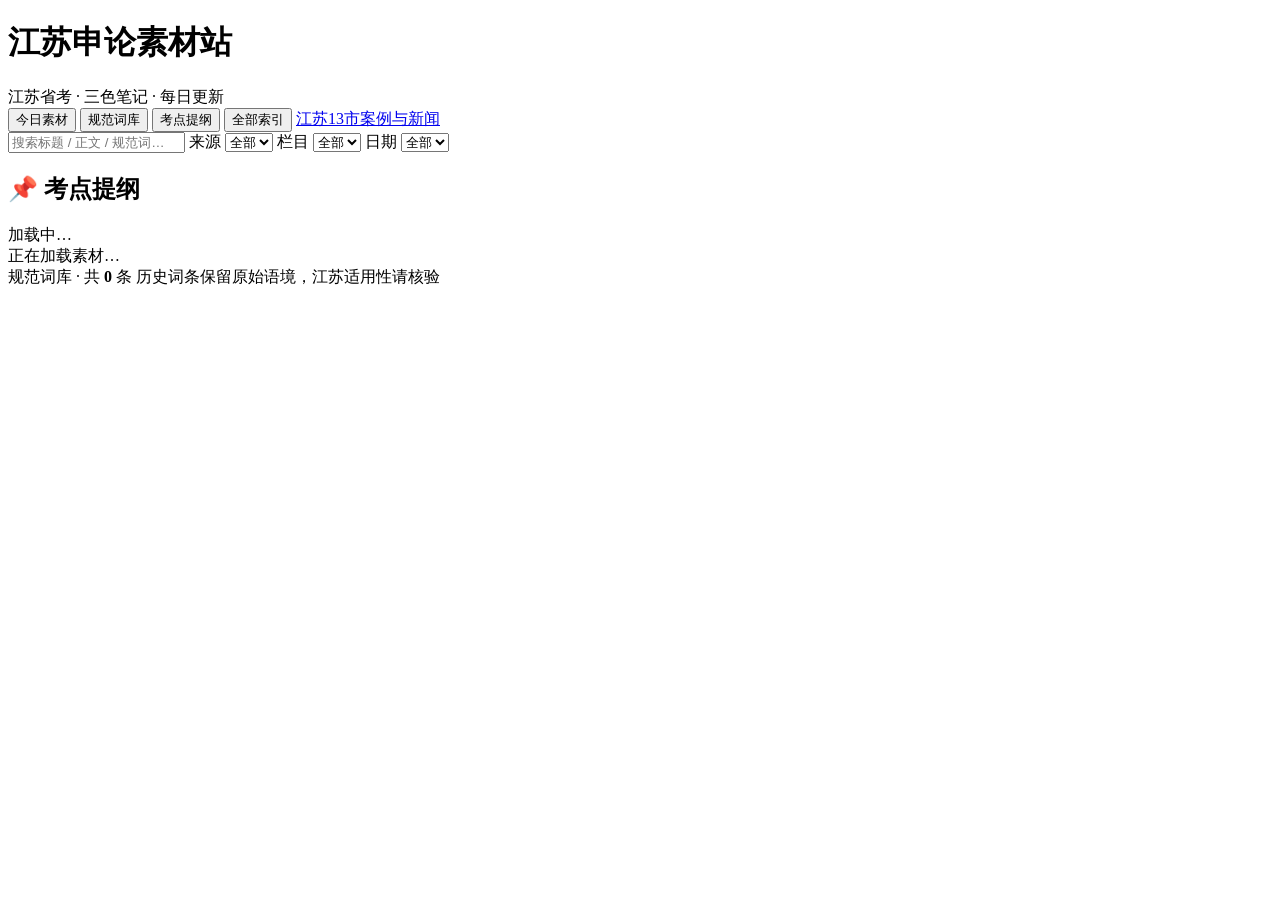
==== index.html @ 96d57113 "Update homepage branding for Jiangsu migration" ====
<!DOCTYPE html>
<html lang="zh-CN">
<head>
<meta charset="utf-8">
<meta name="viewport" content="width=device-width, initial-scale=1">
<title>江苏申论素材站 · 三色笔记</title>
<meta name="description" content="江苏省考申论素材站：人民日报新闻线索、江苏13市特色案例与三色笔记">
<link rel="stylesheet" href="assets/style.css">
</head>
<body>

<header class="topbar">
  <div class="topbar-inner">
    <div class="brand">
      <h1>江苏申论素材站</h1>
      <span class="sub">江苏省考 · 三色笔记 · 每日更新</span>
    </div>
    <nav class="tabs">
      <button class="tab active" data-tab="material">今日素材</button>
      <button class="tab" data-tab="terms">规范词库</button>
      <button class="tab" data-tab="outline">考点提纲</button>
      <button class="tab" data-tab="all">全部索引</button>
      <a class="tab" href="jiangsu-cases.html">江苏13市案例与新闻</a>
    </nav>
  </div>
</header>

<div class="toolbar">
  <input type="search" id="q" placeholder="搜索标题 / 正文 / 规范词…">
  <label>来源</label>
  <select id="f-source"><option value="">全部</option></select>
  <label>栏目</label>
  <select id="f-column"><option value="">全部</option></select>
  <label>日期</label>
  <select id="f-date"><option value="">全部</option></select>
  <div class="chips" id="chips"></div>
  <span class="count" id="count"></span>
</div>

<div class="layout">
  <aside class="sidebar" id="sidebar">
    <h2>📌 考点提纲</h2>
    <div id="side-list"><div class="empty">加载中…</div></div>
  </aside>

  <main class="main">
    <section class="panel on" id="panel-material">
      <div id="articles"><div class="loading">正在加载素材…</div></div>
    </section>

    <section class="panel" id="panel-terms">
      <div class="legend">
        <span>规范词库 · 共 <b id="term-count">0</b> 条</span>
        <span>历史词条保留原始语境，江苏适用性请核验</span>
      </div>
      <div class="terms-grid" id="terms"></div>
    </section>

    <section class="panel" id="panel-outline">
      <div id="outlines"></div>
    </section>

    <section class="panel" id="panel-all">
      <div class="list-card" id="all-list"></div>
    </section>
  </main>
</div>

<script src="assets/app.js"></script>
</body>
</html>
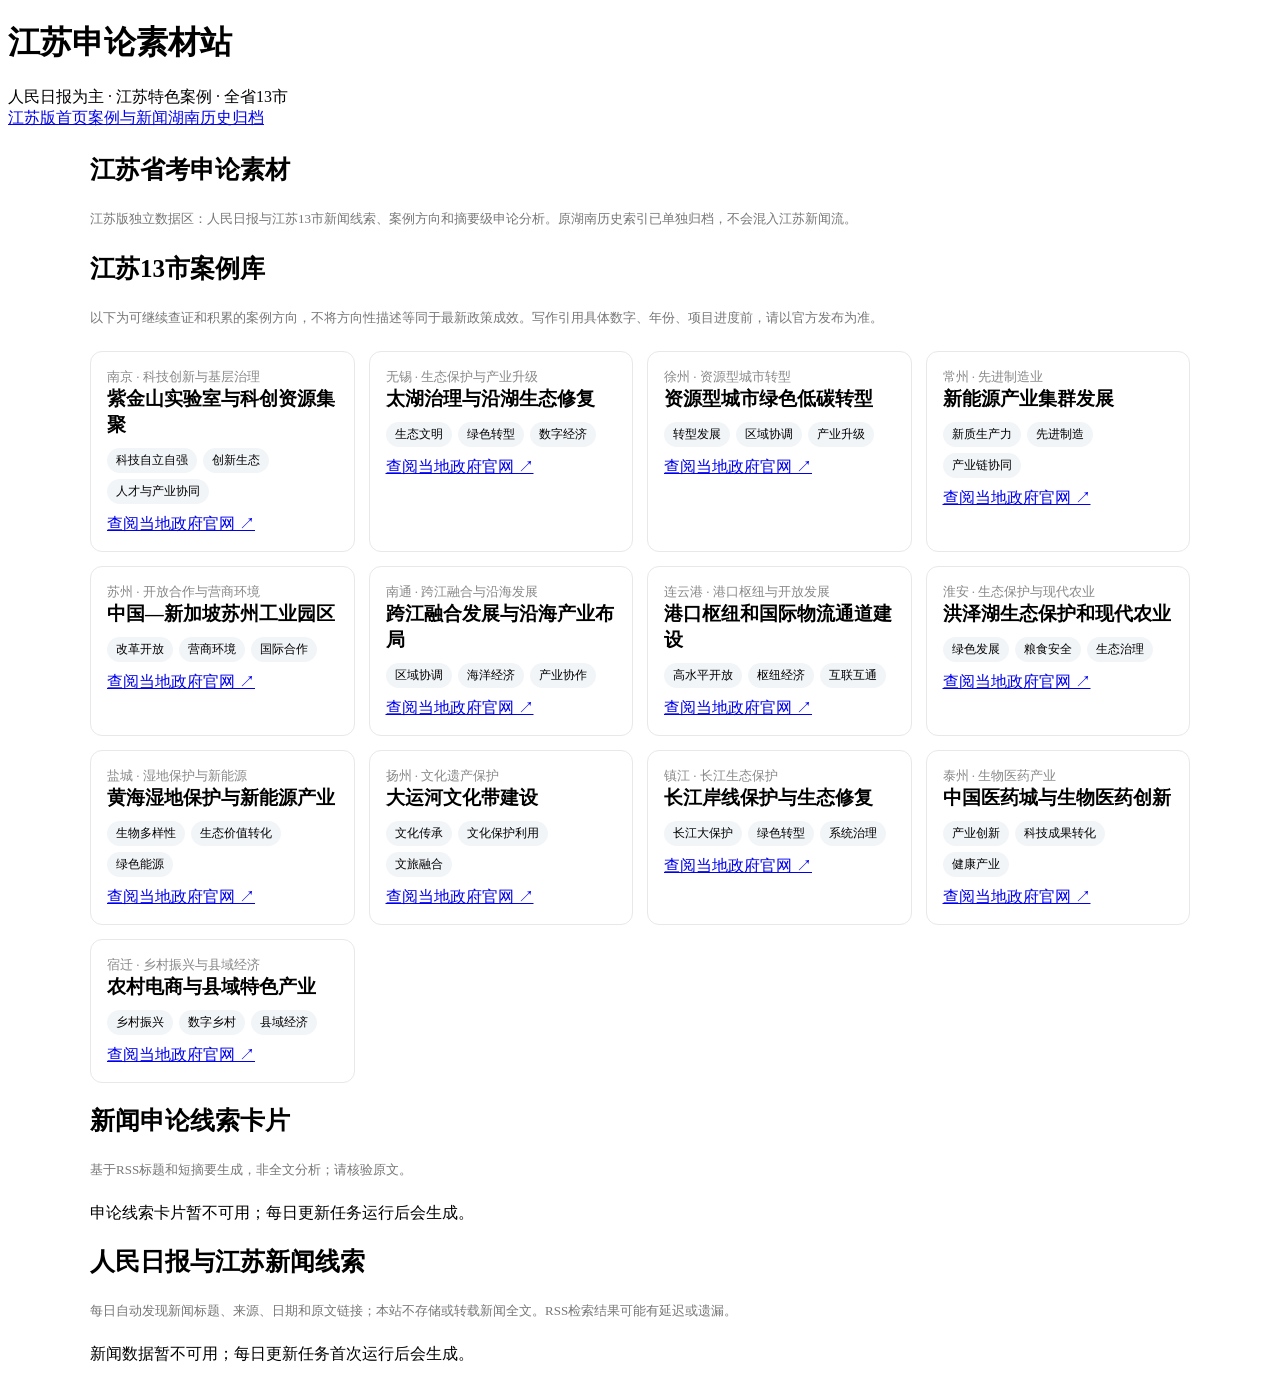
==== commit a2967d59: "feat: make Jiangsu materials the default homepage" ====
--- a/index.html
+++ b/index.html
@@ -3,69 +3,20 @@
 <head>
 <meta charset="utf-8">
 <meta name="viewport" content="width=device-width, initial-scale=1">
-<title>江苏申论素材站 · 三色笔记</title>
-<meta name="description" content="江苏省考申论素材站：人民日报新闻线索、江苏13市特色案例与三色笔记">
+<title>江苏申论素材站 · 每日新闻与三色笔记</title>
+<meta name="description" content="江苏省13个设区市申论案例方向与人民日报、江苏新闻线索">
 <link rel="stylesheet" href="assets/style.css">
+<style>
+.jsc-wrap{max-width:1100px;margin:24px auto;padding:0 18px}.jsc-head{margin:18px 0 22px}.jsc-head h1{font-size:25px}.jsc-note{color:#777;font-size:13px;line-height:1.8}.jsc-grid{display:grid;grid-template-columns:repeat(auto-fit,minmax(250px,1fr));gap:14px}.jsc-card,.jsc-news{background:#fff;border:1px solid #e8e8e8;border-radius:12px;padding:16px}.jsc-card h3{margin:0 0 8px}.jsc-city{color:#888;font-size:13px}.jsc-tags{display:flex;flex-wrap:wrap;gap:6px;margin:10px 0}.jsc-tag{background:#f2f5f8;border-radius:14px;padding:4px 9px;font-size:12px}.jsc-news-list{display:grid;gap:10px}.jsc-news a{font-weight:600;color:inherit;text-decoration:none}.jsc-meta{font-size:12px;color:#888;margin:6px 0}.jsc-summary{font-size:13px;color:#555;line-height:1.7}
+</style>
 </head>
 <body>
-
-<header class="topbar">
-  <div class="topbar-inner">
-    <div class="brand">
-      <h1>江苏申论素材站</h1>
-      <span class="sub">江苏省考 · 三色笔记 · 每日更新</span>
-    </div>
-    <nav class="tabs">
-      <button class="tab active" data-tab="material">今日素材</button>
-      <button class="tab" data-tab="terms">规范词库</button>
-      <button class="tab" data-tab="outline">考点提纲</button>
-      <button class="tab" data-tab="all">全部索引</button>
-      <a class="tab" href="jiangsu-cases.html">江苏13市案例与新闻</a>
-    </nav>
-  </div>
-</header>
-
-<div class="toolbar">
-  <input type="search" id="q" placeholder="搜索标题 / 正文 / 规范词…">
-  <label>来源</label>
-  <select id="f-source"><option value="">全部</option></select>
-  <label>栏目</label>
-  <select id="f-column"><option value="">全部</option></select>
-  <label>日期</label>
-  <select id="f-date"><option value="">全部</option></select>
-  <div class="chips" id="chips"></div>
-  <span class="count" id="count"></span>
-</div>
-
-<div class="layout">
-  <aside class="sidebar" id="sidebar">
-    <h2>📌 考点提纲</h2>
-    <div id="side-list"><div class="empty">加载中…</div></div>
-  </aside>
-
-  <main class="main">
-    <section class="panel on" id="panel-material">
-      <div id="articles"><div class="loading">正在加载素材…</div></div>
-    </section>
-
-    <section class="panel" id="panel-terms">
-      <div class="legend">
-        <span>规范词库 · 共 <b id="term-count">0</b> 条</span>
-        <span>历史词条保留原始语境，江苏适用性请核验</span>
-      </div>
-      <div class="terms-grid" id="terms"></div>
-    </section>
-
-    <section class="panel" id="panel-outline">
-      <div id="outlines"></div>
-    </section>
-
-    <section class="panel" id="panel-all">
-      <div class="list-card" id="all-list"></div>
-    </section>
-  </main>
-</div>
-
-<script src="assets/app.js"></script>
-</body>
-</html>
+<header class="topbar"><div class="topbar-inner"><div class="brand"><h1>江苏申论素材站</h1><span class="sub">人民日报为主 · 江苏特色案例 · 全省13市</span></div><nav class="tabs"><a class="tab active" href="index.html">江苏版首页</a><a class="tab" href="jiangsu-cases.html">案例与新闻</a><a class="tab" href="hunan-archive.html">湖南历史归档</a></nav></div></header>
+<main class="jsc-wrap">
+<section class="jsc-head"><h1>江苏省考申论素材</h1><p class="jsc-note">江苏版独立数据区：人民日报与江苏13市新闻线索、案例方向和摘要级申论分析。原湖南历史索引已单独归档，不会混入江苏新闻流。</p></section><section class="jsc-head"><h1>江苏13市案例库</h1><p class="jsc-note">以下为可继续查证和积累的案例方向，不将方向性描述等同于最新政策成效。写作引用具体数字、年份、项目进度前，请以官方发布为准。</p></section>
+<div id="cities" class="jsc-grid">正在加载案例…</div>
+<section class="jsc-head"><h1>新闻申论线索卡片</h1><p class="jsc-note">基于RSS标题和短摘要生成，非全文分析；请核验原文。</p></section><div id="leads"></div><section class="jsc-head"><h1>人民日报与江苏新闻线索</h1><p class="jsc-note">每日自动发现新闻标题、来源、日期和原文链接；本站不存储或转载新闻全文。RSS检索结果可能有延迟或遗漏。</p><p id="updated" class="jsc-note"></p></section>
+<div id="news" class="jsc-news-list">正在加载新闻…</div>
+</main>
+<script src="assets/jiangsu-cases.js"></script>
+</body></html>
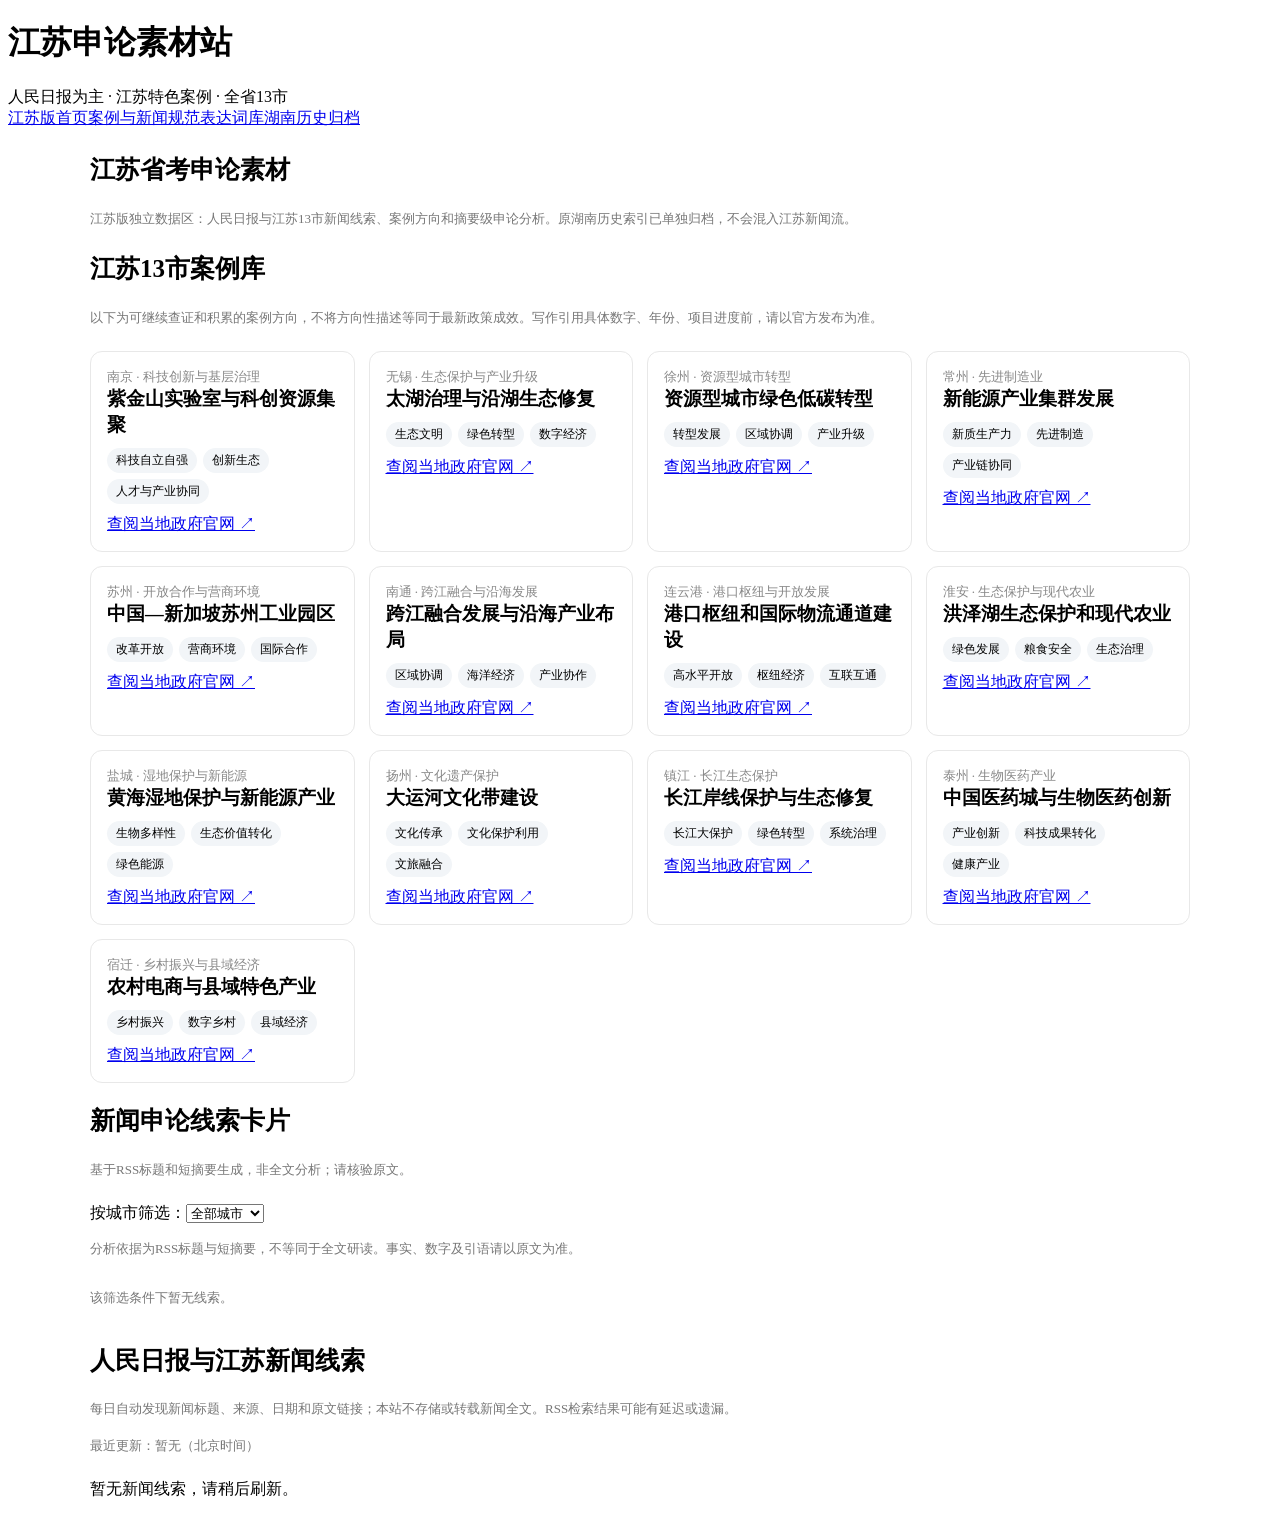
==== commit bd38645b: "feat: link Jiangsu terminology library from navigation" ====
--- a/index.html
+++ b/index.html
@@ -11,7 +11,7 @@
 </style>
 </head>
 <body>
-<header class="topbar"><div class="topbar-inner"><div class="brand"><h1>江苏申论素材站</h1><span class="sub">人民日报为主 · 江苏特色案例 · 全省13市</span></div><nav class="tabs"><a class="tab active" href="index.html">江苏版首页</a><a class="tab" href="jiangsu-cases.html">案例与新闻</a><a class="tab" href="hunan-archive.html">湖南历史归档</a></nav></div></header>
+<header class="topbar"><div class="topbar-inner"><div class="brand"><h1>江苏申论素材站</h1><span class="sub">人民日报为主 · 江苏特色案例 · 全省13市</span></div><nav class="tabs"><a class="tab active" href="index.html">江苏版首页</a><a class="tab" href="jiangsu-cases.html">案例与新闻</a><a class="tab" href="jiangsu-terms.html">规范表达词库</a><a class="tab" href="hunan-archive.html">湖南历史归档</a></nav></div></header>
 <main class="jsc-wrap">
 <section class="jsc-head"><h1>江苏省考申论素材</h1><p class="jsc-note">江苏版独立数据区：人民日报与江苏13市新闻线索、案例方向和摘要级申论分析。原湖南历史索引已单独归档，不会混入江苏新闻流。</p></section><section class="jsc-head"><h1>江苏13市案例库</h1><p class="jsc-note">以下为可继续查证和积累的案例方向，不将方向性描述等同于最新政策成效。写作引用具体数字、年份、项目进度前，请以官方发布为准。</p></section>
 <div id="cities" class="jsc-grid">正在加载案例…</div>
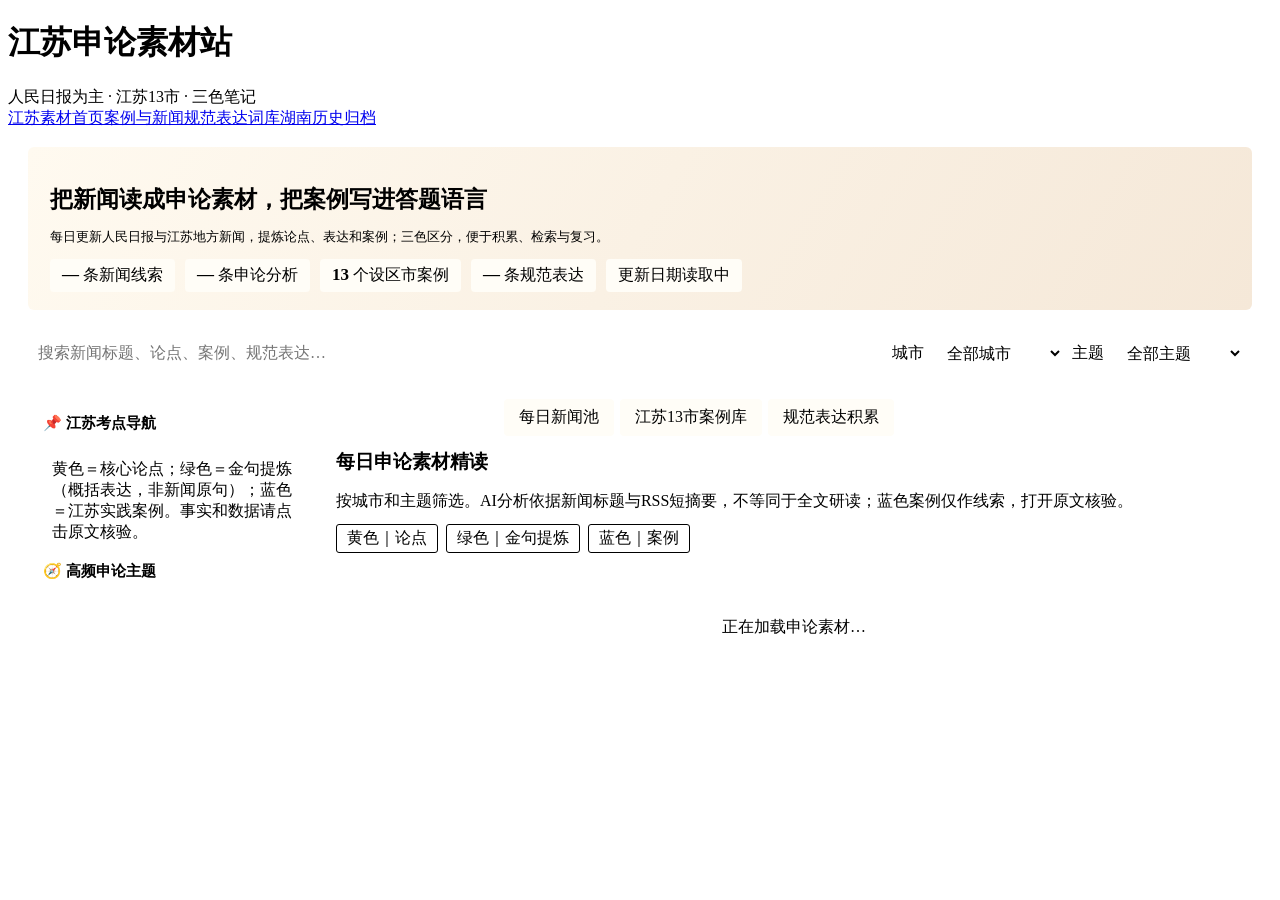
==== commit 98d974c6: "ui: restore Jiangsu home layout with Hunan-style three-color notes" ====
--- a/index.html
+++ b/index.html
@@ -1,22 +1,70 @@
 <!DOCTYPE html>
 <html lang="zh-CN">
 <head>
-<meta charset="utf-8">
-<meta name="viewport" content="width=device-width, initial-scale=1">
-<title>江苏申论素材站 · 每日新闻与三色笔记</title>
-<meta name="description" content="江苏省13个设区市申论案例方向与人民日报、江苏新闻线索">
+<meta charset="utf-8"><meta name="viewport" content="width=device-width, initial-scale=1">
+<title>江苏申论素材站｜三色笔记·每日积累</title>
+<meta name="description" content="江苏省考申论素材：人民日报、江苏13市新闻、三色笔记、案例库与规范表达。">
 <link rel="stylesheet" href="assets/style.css">
 <style>
-.jsc-wrap{max-width:1100px;margin:24px auto;padding:0 18px}.jsc-head{margin:18px 0 22px}.jsc-head h1{font-size:25px}.jsc-note{color:#777;font-size:13px;line-height:1.8}.jsc-grid{display:grid;grid-template-columns:repeat(auto-fit,minmax(250px,1fr));gap:14px}.jsc-card,.jsc-news{background:#fff;border:1px solid #e8e8e8;border-radius:12px;padding:16px}.jsc-card h3{margin:0 0 8px}.jsc-city{color:#888;font-size:13px}.jsc-tags{display:flex;flex-wrap:wrap;gap:6px;margin:10px 0}.jsc-tag{background:#f2f5f8;border-radius:14px;padding:4px 9px;font-size:12px}.jsc-news-list{display:grid;gap:10px}.jsc-news a{font-weight:600;color:inherit;text-decoration:none}.jsc-meta{font-size:12px;color:#888;margin:6px 0}.jsc-summary{font-size:13px;color:#555;line-height:1.7}
+/* 江苏版：沿用湖南版纸张质感、双栏结构与三色笔记 */
+.jsh-hero{max-width:1400px;margin:18px auto 0;padding:0 20px}
+.jsh-banner{background:linear-gradient(120deg,#fffaf0,#f5e8d8);border:1px solid var(--border);border-left:5px solid var(--accent);padding:18px 22px;border-radius:6px;box-shadow:var(--shadow)}
+.jsh-banner h2{font-size:23px;color:var(--accent-dark);margin-bottom:4px}
+.jsh-banner p{font-size:13px;color:var(--text-muted);font-family:var(--font-sans)}
+.jsh-stats{display:flex;gap:10px;flex-wrap:wrap;margin-top:13px}
+.jsh-stat{background:#fffdf7;border:1px solid var(--border);padding:6px 12px;border-radius:4px;font:12px var(--font-sans);color:var(--text-muted)}
+.jsh-stat b{font-size:17px;color:var(--accent);margin-right:4px}
+.jsh-toolbar{max-width:1400px;margin:14px auto 0;padding:12px 20px;display:flex;gap:9px;align-items:center;flex-wrap:wrap;background:var(--bg-card);border:1px solid var(--border);border-radius:6px}
+.jsh-toolbar input,.jsh-toolbar select{font:14px var(--font-sans);padding:8px 10px;border:1px solid var(--border-strong);border-radius:4px;background:#fff;min-width:130px}
+.jsh-toolbar input{flex:1;min-width:190px}
+.jsh-toolbar label{font:12px var(--font-sans);color:var(--text-muted)}
+.jsh-layout{max-width:1400px;margin:0 auto;padding:16px 20px 40px;display:grid;grid-template-columns:290px minmax(0,1fr);gap:18px;align-items:start}
+.jsh-sidebar{position:sticky;top:76px;max-height:calc(100vh - 90px);overflow:auto;background:var(--bg-sidebar);border:1px solid var(--border);border-radius:6px;padding:15px;box-shadow:var(--shadow)}
+.jsh-sidebar h3{font-size:15px;color:var(--accent);border-bottom:2px solid var(--accent-soft);padding-bottom:7px;margin:0 0 10px}
+.jsh-sidebtn{display:block;width:100%;text-align:left;border:0;background:transparent;padding:7px 9px;margin:2px 0;border-radius:4px;color:var(--text-muted);font:13px var(--font-sans);cursor:pointer}
+.jsh-sidebtn:hover,.jsh-sidebtn.on{background:#fff;border-left:3px solid var(--accent);color:var(--accent-dark);font-weight:600}
+.jsh-sidecount{float:right;color:var(--text-dim);font-size:11px}
+.jsh-side-note{font:12px/1.7 var(--font-sans);color:var(--text-muted);background:var(--c-point);padding:9px;border-left:3px solid var(--c-point-bd);border-radius:4px;margin:10px 0}
+.jsh-main{min-width:0}
+.jsh-tabs{display:flex;gap:6px;flex-wrap:wrap;margin-bottom:13px}
+.jsh-tabs button{border:1px solid var(--border-strong);background:#fffdf7;color:var(--text-muted);padding:8px 15px;border-radius:4px;font:13px var(--font-sans);cursor:pointer}
+.jsh-tabs button.on{background:var(--accent);color:white;border-color:var(--accent)}
+.jsh-section-title{font-size:19px;color:var(--accent-dark);margin:8px 0 4px}
+.jsh-subtitle{font:12px/1.7 var(--font-sans);color:var(--text-muted);margin-bottom:12px}
+.jsh-card{background:var(--bg-card);border:1px solid var(--border);border-radius:6px;padding:18px 20px;margin-bottom:13px;box-shadow:var(--shadow)}
+.jsh-card h3{font-size:18px;line-height:1.55;margin-bottom:7px}
+.jsh-meta{font:12px/1.7 var(--font-sans);color:var(--text-dim);display:flex;gap:10px;flex-wrap:wrap;border-bottom:1px solid var(--border);padding-bottom:9px;margin-bottom:11px}
+.jsh-meta a,.jsh-card a{color:var(--accent);text-decoration:none}
+.jsh-meta .src{color:var(--accent);font-weight:700}
+.jsh-note{padding:9px 12px;border-left:4px solid;border-radius:3px;margin:8px 0;font-size:14px;line-height:1.75}
+.jsh-note.point{background:var(--c-point);border-color:var(--c-point-bd)}
+.jsh-note.quote{background:var(--c-quote);border-color:var(--c-quote-bd)}
+.jsh-note.case{background:var(--c-case);border-color:var(--c-case-bd)}
+.jsh-note small{display:block;font:11px var(--font-sans);opacity:.72;margin-bottom:2px}
+.jsh-tags{display:flex;gap:6px;flex-wrap:wrap;margin-top:10px}
+.jsh-tag{font:11px var(--font-sans);padding:3px 8px;border-radius:3px;background:#eef3f7;border:1px solid #cbd7df;color:#46647a}
+.jsh-tag.city{background:var(--accent-soft);border-color:#d9a89f;color:var(--accent-dark)}
+.jsh-grid{display:grid;grid-template-columns:repeat(auto-fill,minmax(235px,1fr));gap:12px}
+.jsh-grid .jsh-card{margin:0;padding:15px}
+.jsh-grid h3{font-size:16px}
+.jsh-empty{text-align:center;padding:50px 15px;color:var(--text-dim);font:14px var(--font-sans)}
+.jsh-hidden{display:none!important}
+.jsh-legend{display:flex;gap:8px;flex-wrap:wrap;margin:9px 0 14px;font:12px var(--font-sans);color:var(--text-muted)}
+.jsh-legend span{padding:3px 10px;border:1px solid;border-radius:3px}
+.jsh-legend .p{background:var(--c-point);border-color:var(--c-point-bd)}.jsh-legend .q{background:var(--c-quote);border-color:var(--c-quote-bd)}.jsh-legend .c{background:var(--c-case);border-color:var(--c-case-bd)}
+@media(max-width:900px){.jsh-layout{grid-template-columns:1fr}.jsh-sidebar{position:static;max-height:none}.jsh-sidebar .jsh-side-list{display:flex;flex-wrap:wrap;gap:4px}.jsh-sidebtn{width:auto}.jsh-hero,.jsh-toolbar{margin-left:10px;margin-right:10px;padding-left:12px;padding-right:12px}.jsh-layout{padding:12px}}
 </style>
 </head>
 <body>
-<header class="topbar"><div class="topbar-inner"><div class="brand"><h1>江苏申论素材站</h1><span class="sub">人民日报为主 · 江苏特色案例 · 全省13市</span></div><nav class="tabs"><a class="tab active" href="index.html">江苏版首页</a><a class="tab" href="jiangsu-cases.html">案例与新闻</a><a class="tab" href="jiangsu-terms.html">规范表达词库</a><a class="tab" href="hunan-archive.html">湖南历史归档</a></nav></div></header>
-<main class="jsc-wrap">
-<section class="jsc-head"><h1>江苏省考申论素材</h1><p class="jsc-note">江苏版独立数据区：人民日报与江苏13市新闻线索、案例方向和摘要级申论分析。原湖南历史索引已单独归档，不会混入江苏新闻流。</p></section><section class="jsc-head"><h1>江苏13市案例库</h1><p class="jsc-note">以下为可继续查证和积累的案例方向，不将方向性描述等同于最新政策成效。写作引用具体数字、年份、项目进度前，请以官方发布为准。</p></section>
-<div id="cities" class="jsc-grid">正在加载案例…</div>
-<section class="jsc-head"><h1>新闻申论线索卡片</h1><p class="jsc-note">基于RSS标题和短摘要生成，非全文分析；请核验原文。</p></section><div id="leads"></div><section class="jsc-head"><h1>人民日报与江苏新闻线索</h1><p class="jsc-note">每日自动发现新闻标题、来源、日期和原文链接；本站不存储或转载新闻全文。RSS检索结果可能有延迟或遗漏。</p><p id="updated" class="jsc-note"></p></section>
-<div id="news" class="jsc-news-list">正在加载新闻…</div>
-</main>
+<header class="topbar"><div class="topbar-inner"><div class="brand"><h1>江苏申论素材站</h1><span class="sub">人民日报为主 · 江苏13市 · 三色笔记</span></div><nav class="tabs"><a class="tab active" href="index.html">江苏素材首页</a><a class="tab" href="jiangsu-cases.html">案例与新闻</a><a class="tab" href="jiangsu-terms.html">规范表达词库</a><a class="tab" href="hunan-archive.html">湖南历史归档</a></nav></div></header>
+<section class="jsh-hero"><div class="jsh-banner"><h2>把新闻读成申论素材，把案例写进答题语言</h2><p>每日更新人民日报与江苏地方新闻，提炼论点、表达和案例；三色区分，便于积累、检索与复习。</p><div class="jsh-stats"><span class="jsh-stat"><b id="stat-news">—</b>条新闻线索</span><span class="jsh-stat"><b id="stat-leads">—</b>条申论分析</span><span class="jsh-stat"><b>13</b>个设区市案例</span><span class="jsh-stat"><b id="stat-terms">—</b>条规范表达</span><span class="jsh-stat" id="stat-date">更新日期读取中</span></div></div></section>
+<div class="jsh-toolbar"><input id="jsh-search" type="search" placeholder="搜索新闻标题、论点、案例、规范表达…"><label for="jsh-city">城市</label><select id="jsh-city"><option value="">全部城市</option></select><label for="jsh-theme">主题</label><select id="jsh-theme"><option value="">全部主题</option></select><span id="jsh-count" class="count"></span></div>
+<div class="jsh-layout"><aside class="jsh-sidebar"><h3>📌 江苏考点导航</h3><div id="jsh-city-list" class="jsh-side-list"></div><div class="jsh-side-note">黄色＝核心论点；绿色＝金句提炼（概括表达，非新闻原句）；蓝色＝江苏实践案例。事实和数据请点击原文核验。</div><h3>🧭 高频申论主题</h3><div id="jsh-theme-list" class="jsh-side-list"></div></aside>
+<main class="jsh-main"><div class="jsh-tabs"><button class="on" data-tab="analysis">三色笔记·每日分析</button><button data-tab="news">每日新闻池</button><button data-tab="cases">江苏13市案例库</button><button data-tab="terms">规范表达积累</button></div>
+<section id="panel-analysis"><h2 class="jsh-section-title">每日申论素材精读</h2><p class="jsh-subtitle">按城市和主题筛选。AI分析依据新闻标题与RSS短摘要，不等同于全文研读；蓝色案例仅作线索，打开原文核验。</p><div class="jsh-legend"><span class="p">黄色｜论点</span><span class="q">绿色｜金句提炼</span><span class="c">蓝色｜案例</span></div><div id="jsh-leads"><div class="jsh-empty">正在加载申论素材…</div></div></section>
+<section id="panel-news" class="jsh-hidden"><h2 class="jsh-section-title">人民日报与江苏新闻池</h2><p class="jsh-subtitle">保留每日发现的新闻标题、来源、日期和摘要；不转载新闻全文。可按城市、来源关键词检索。</p><div id="jsh-news"></div></section>
+<section id="panel-cases" class="jsh-hidden"><h2 class="jsh-section-title">江苏13市特色案例方向</h2><p class="jsh-subtitle">每市设置代表性案例入口与可迁移申论角度。方向性描述不代表最新成果，具体事实以政府官网为准。</p><div id="jsh-cases" class="jsh-grid"></div></section>
+<section id="panel-terms" class="jsh-hidden"><h2 class="jsh-section-title">规范表达积累</h2><p class="jsh-subtitle">通用申论写作表达，按主题归类；不冒充官方政策术语释义。</p><div id="jsh-terms" class="jsh-grid"></div></section>
+</main></div>
 <script src="assets/jiangsu-cases.js"></script>
 </body></html>
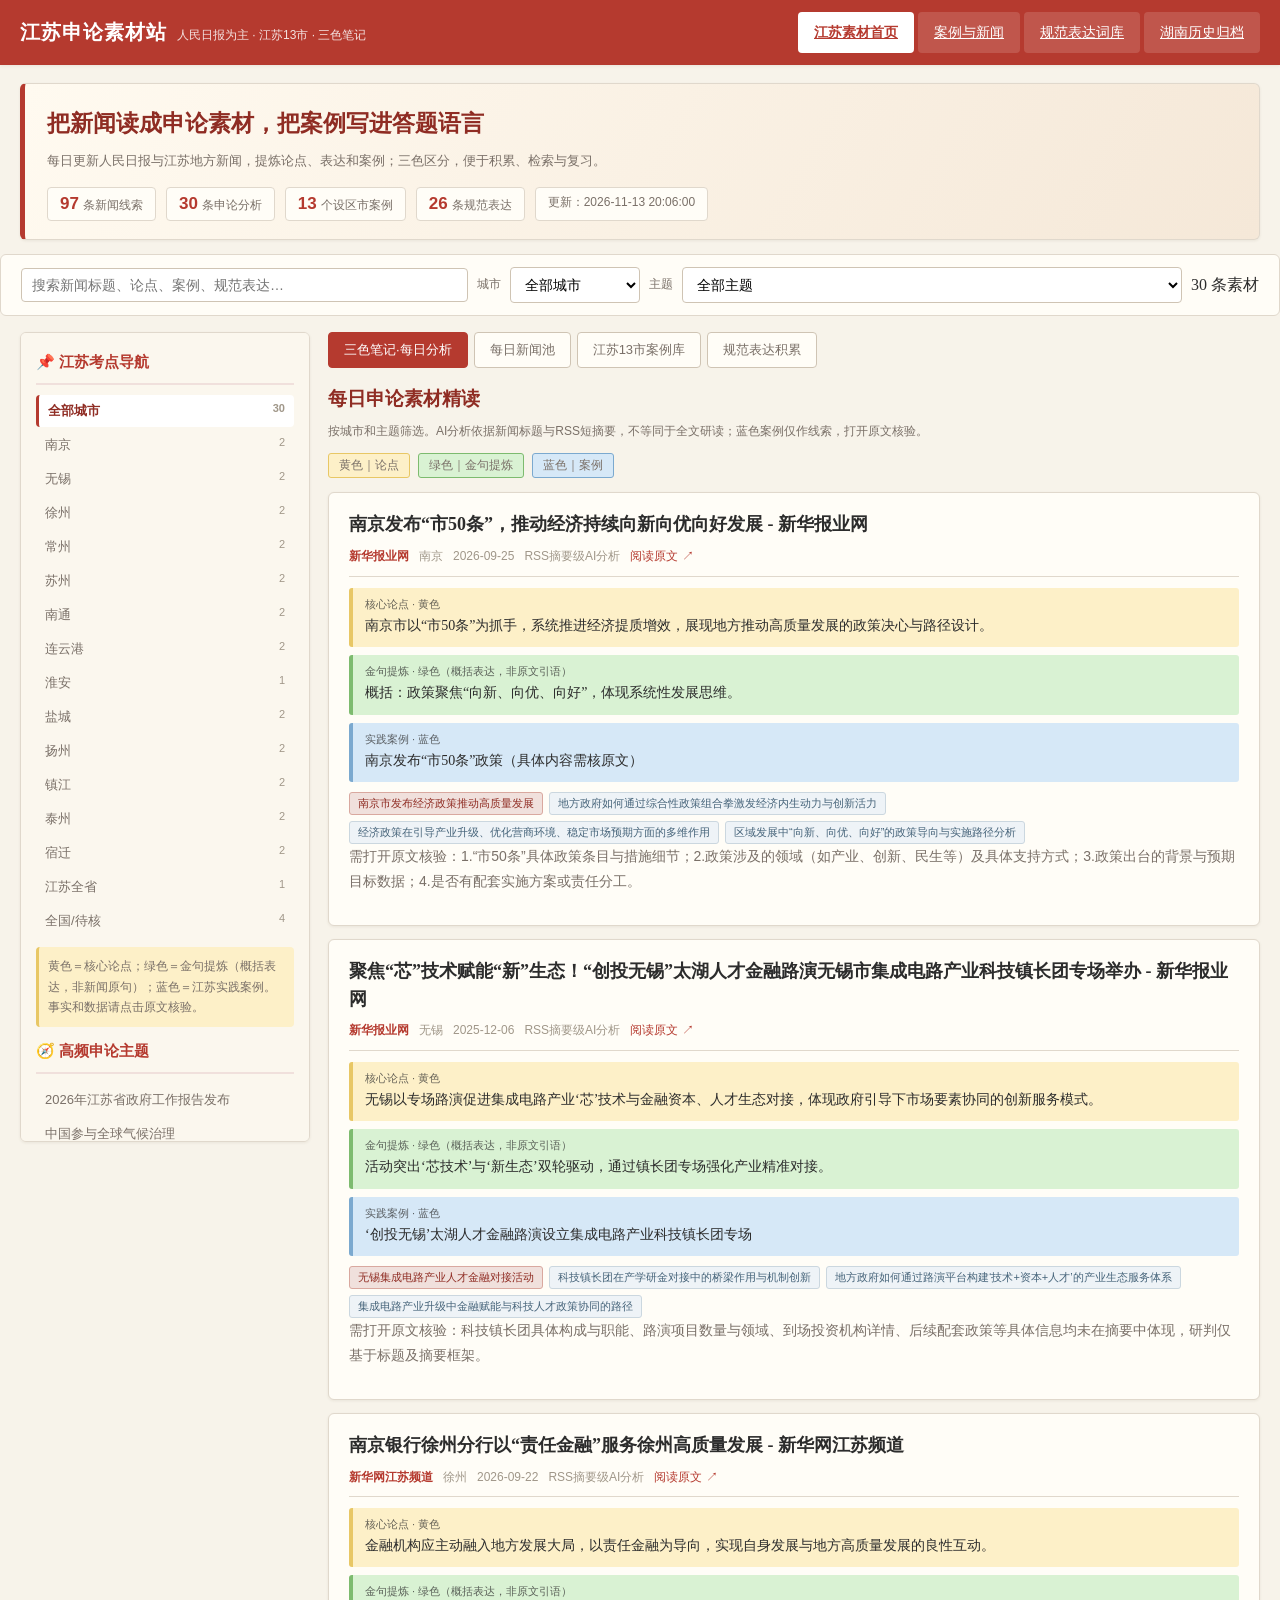
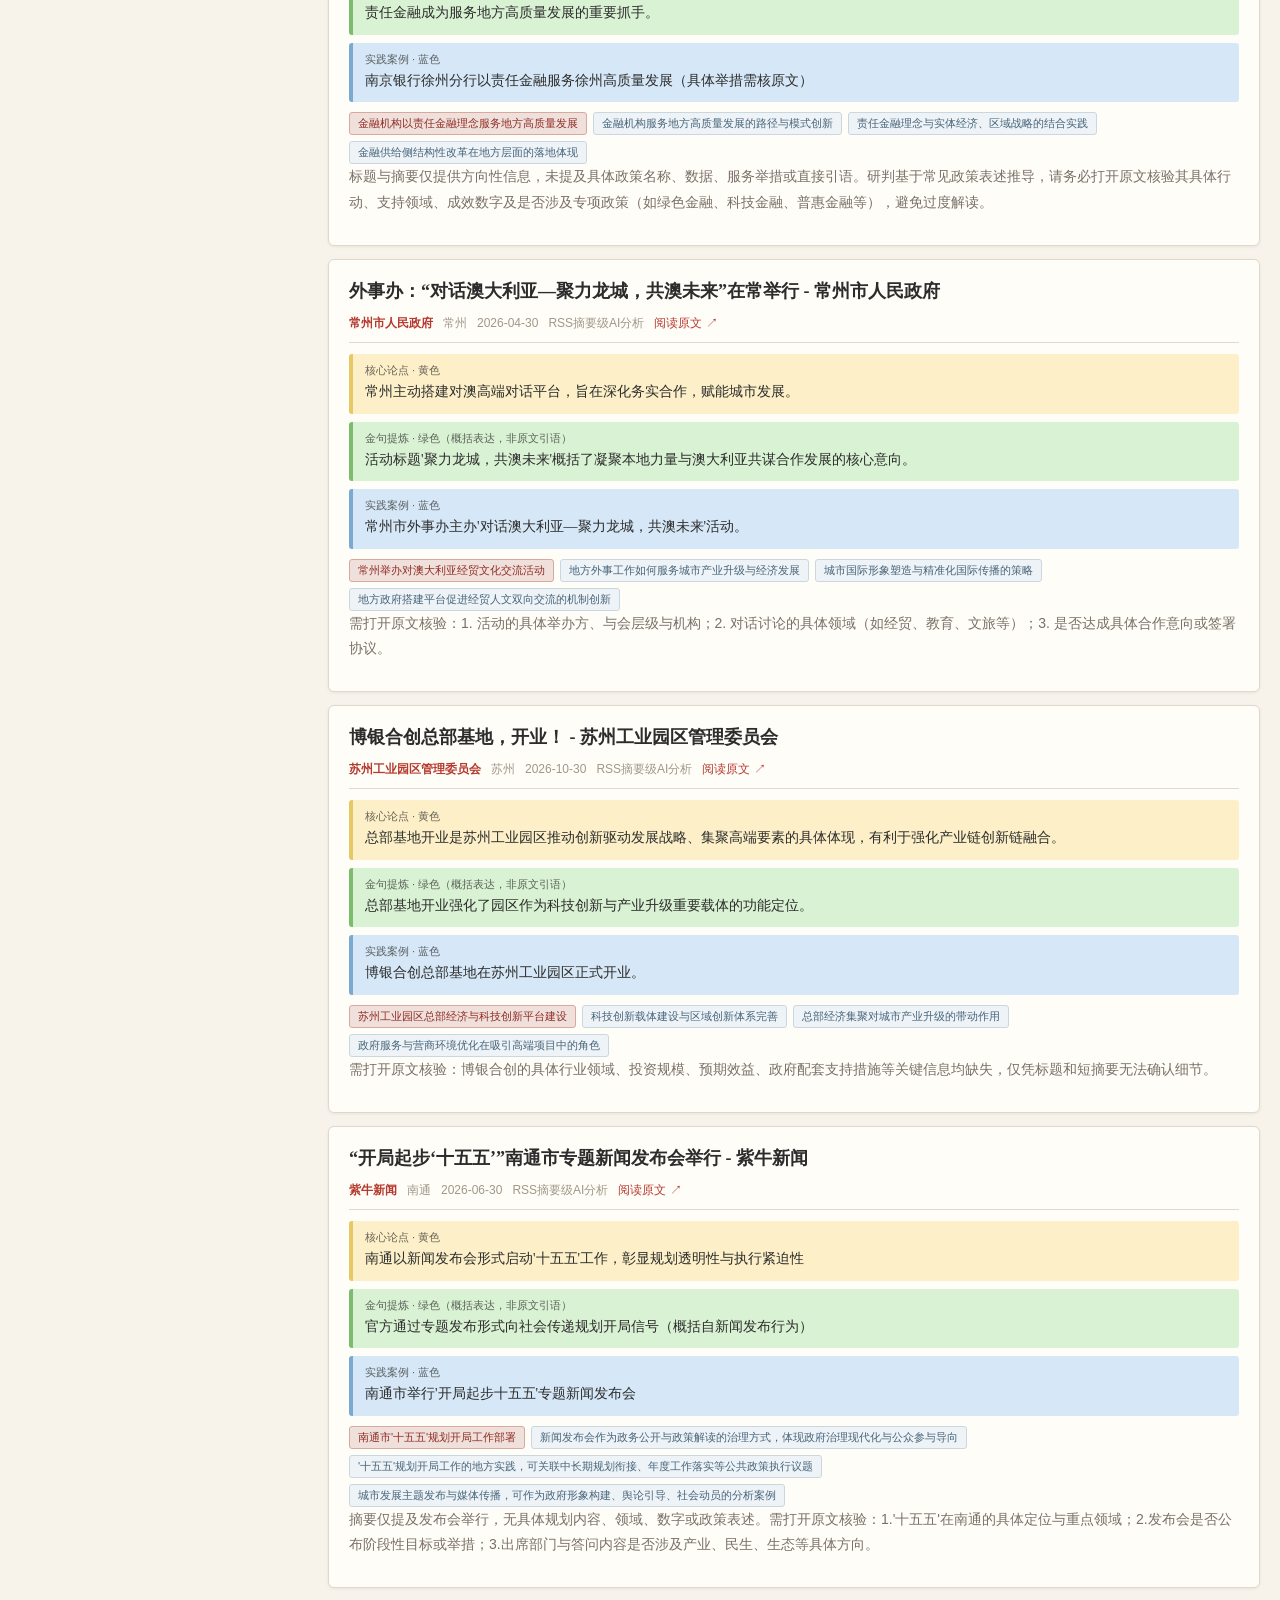
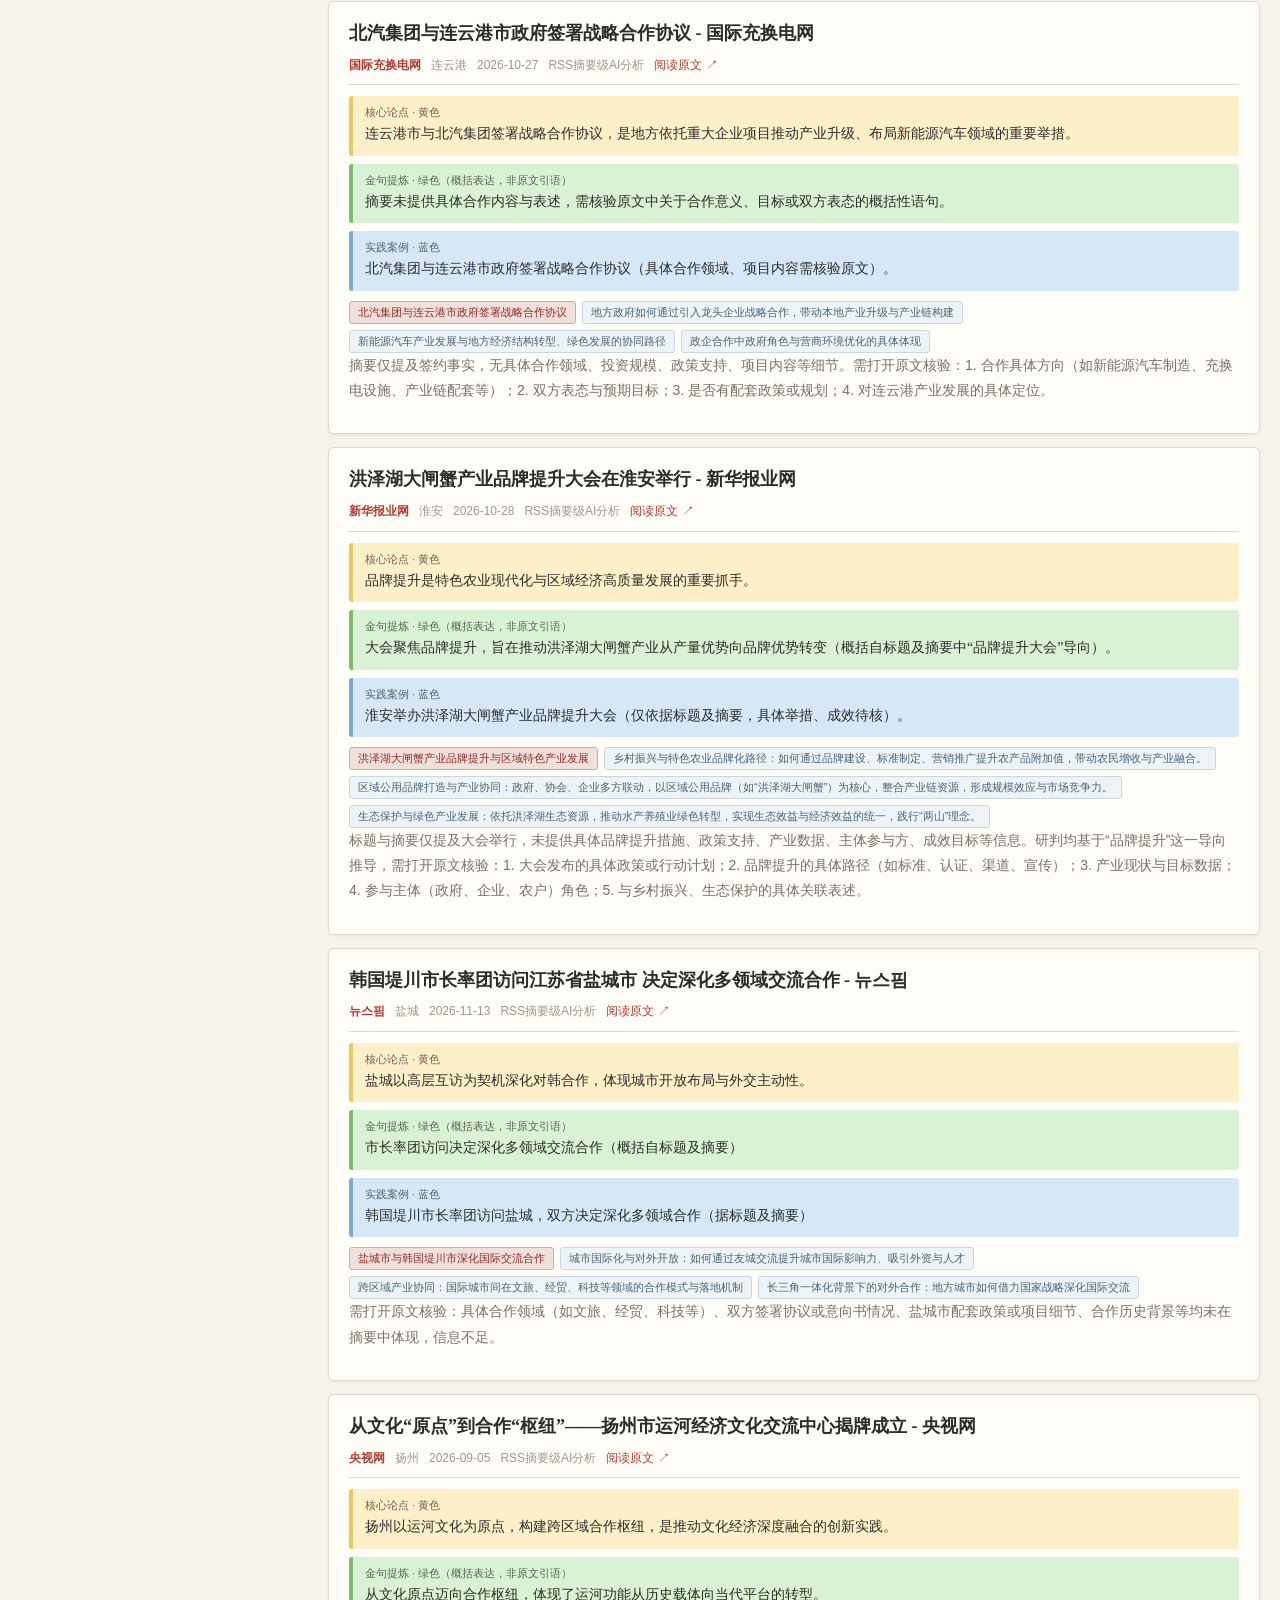
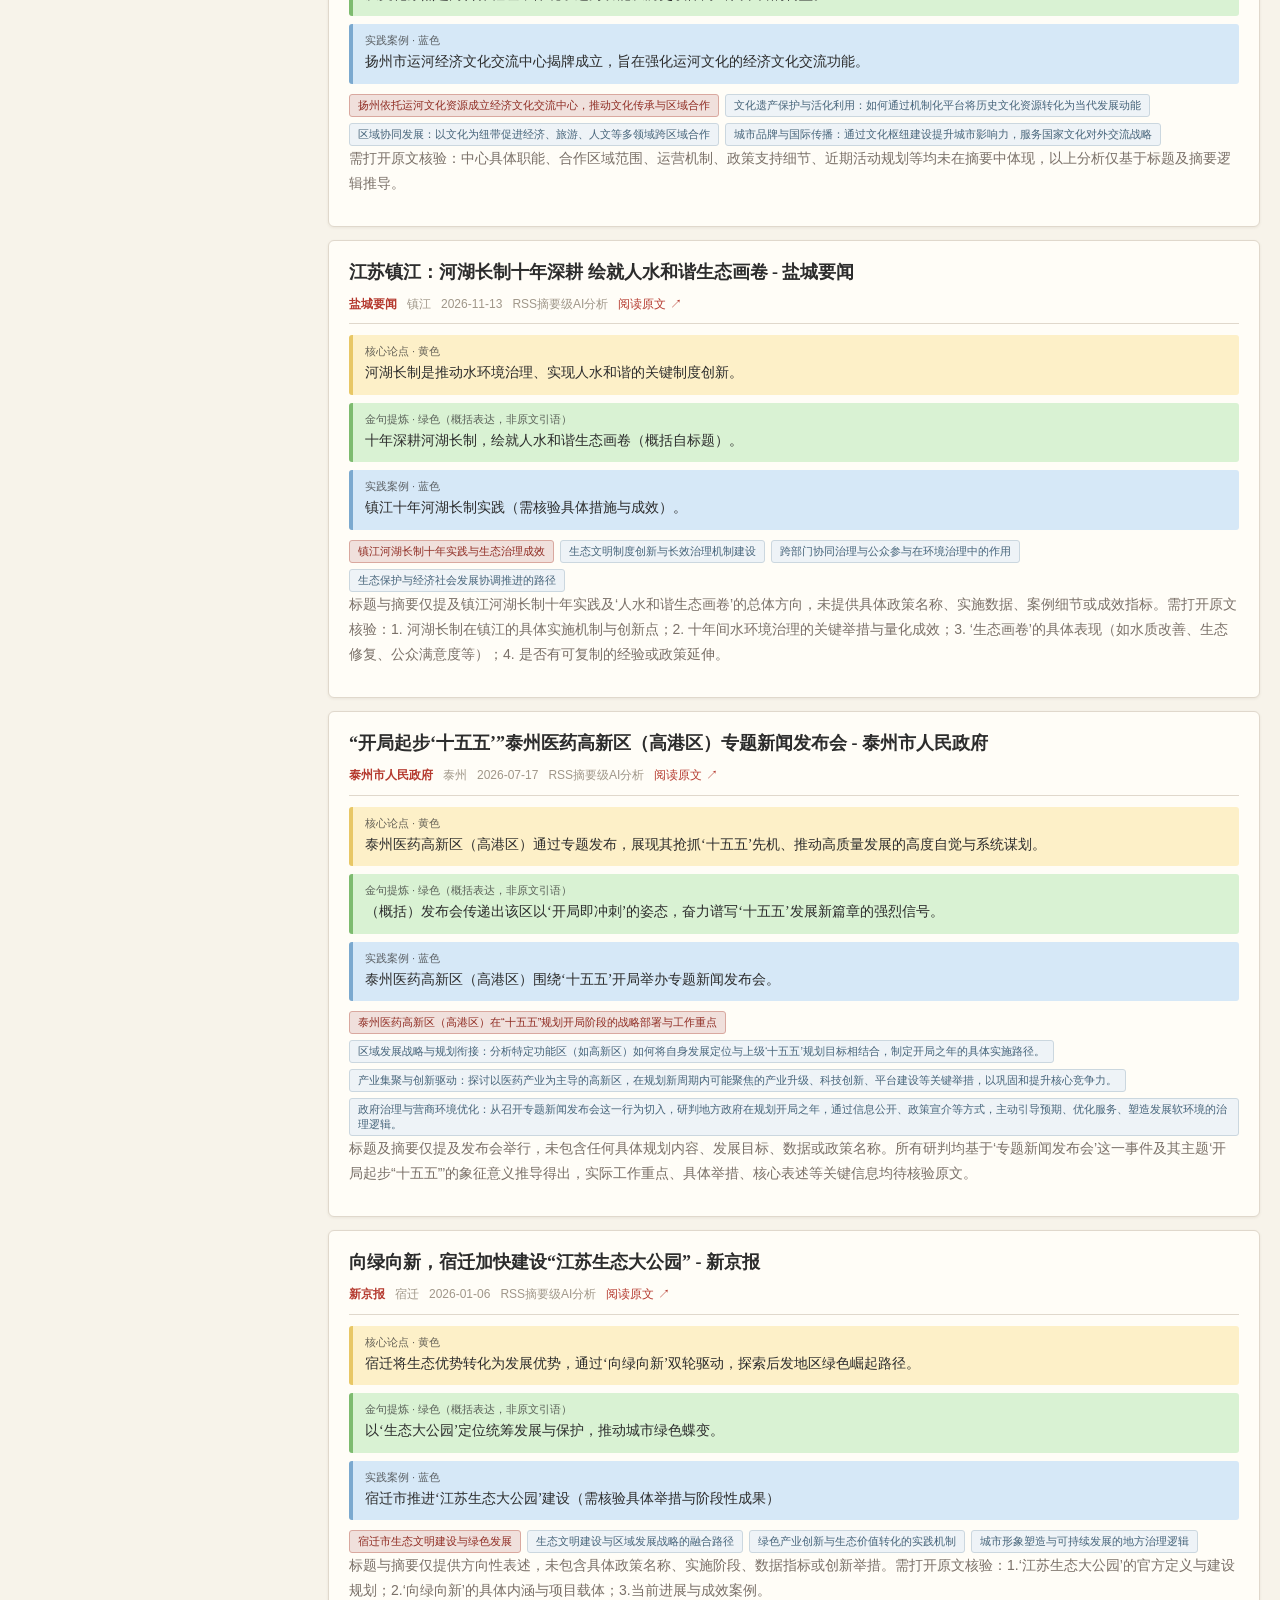
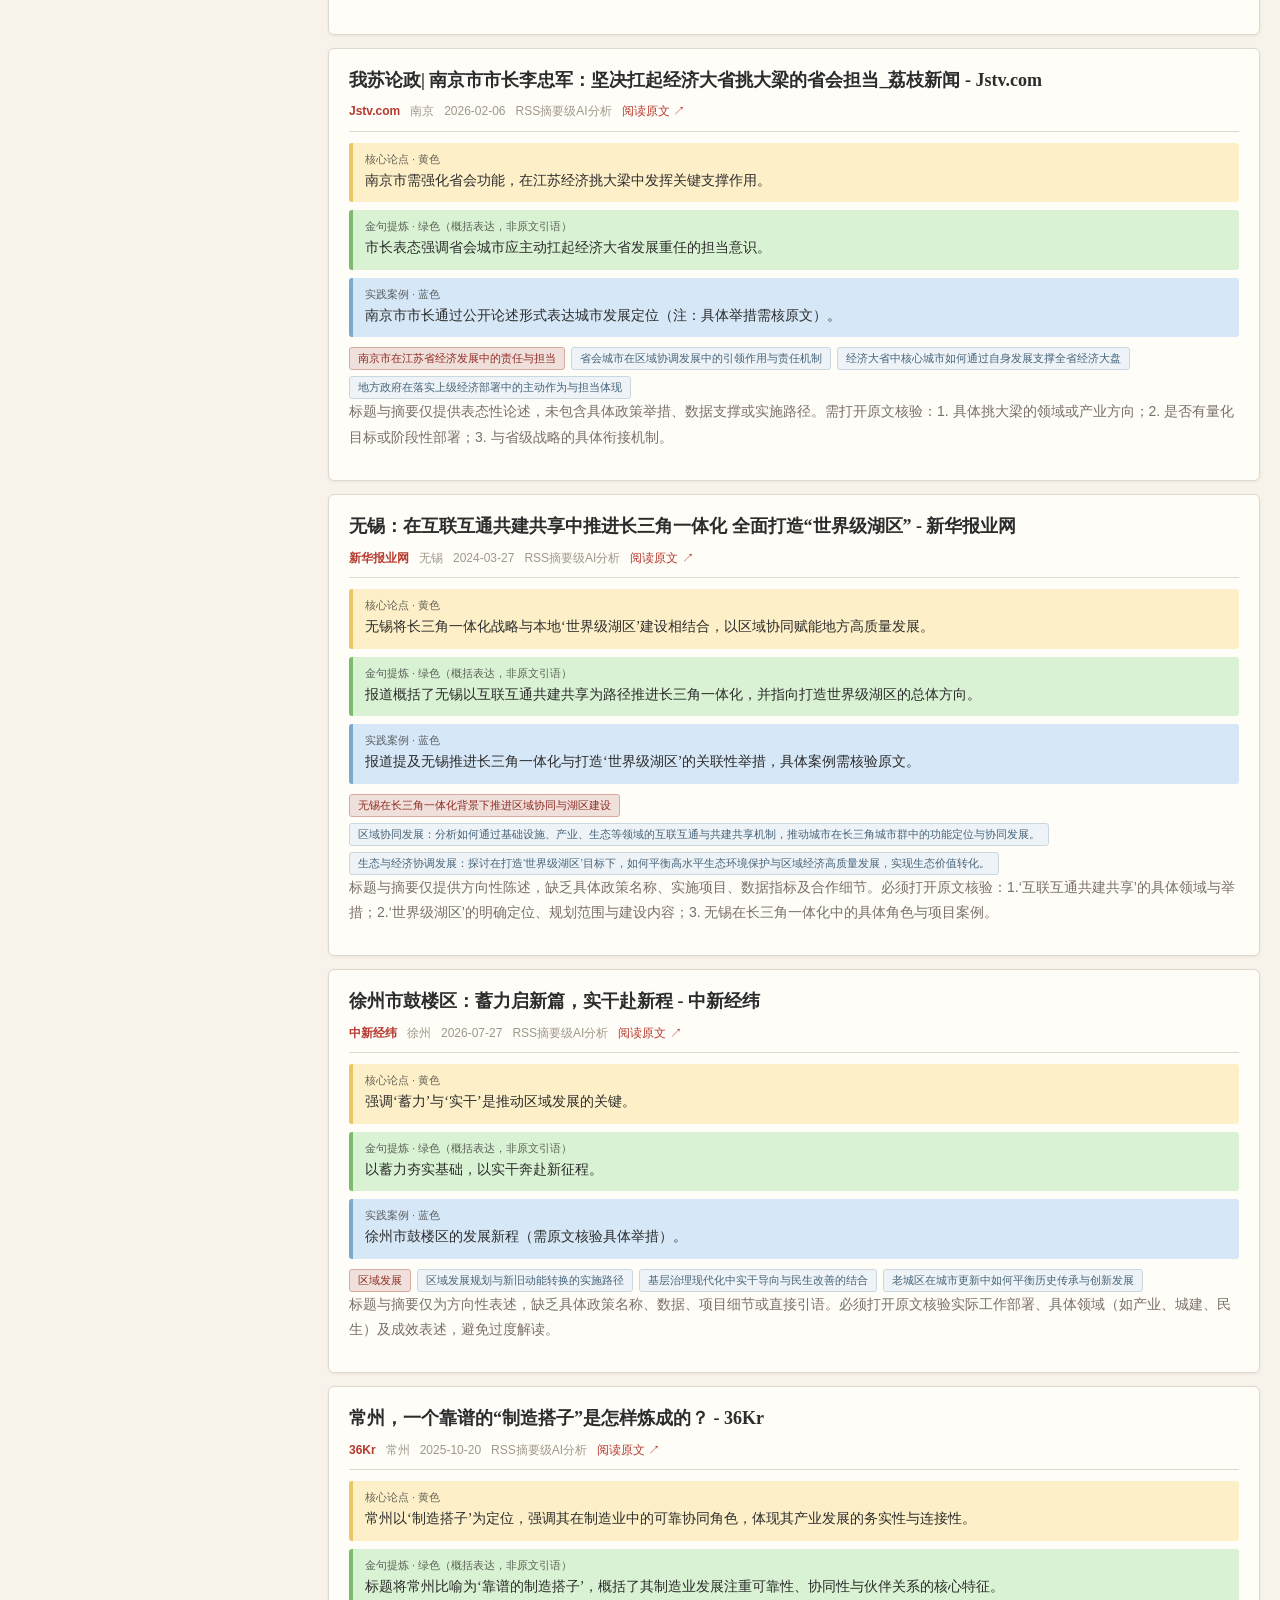
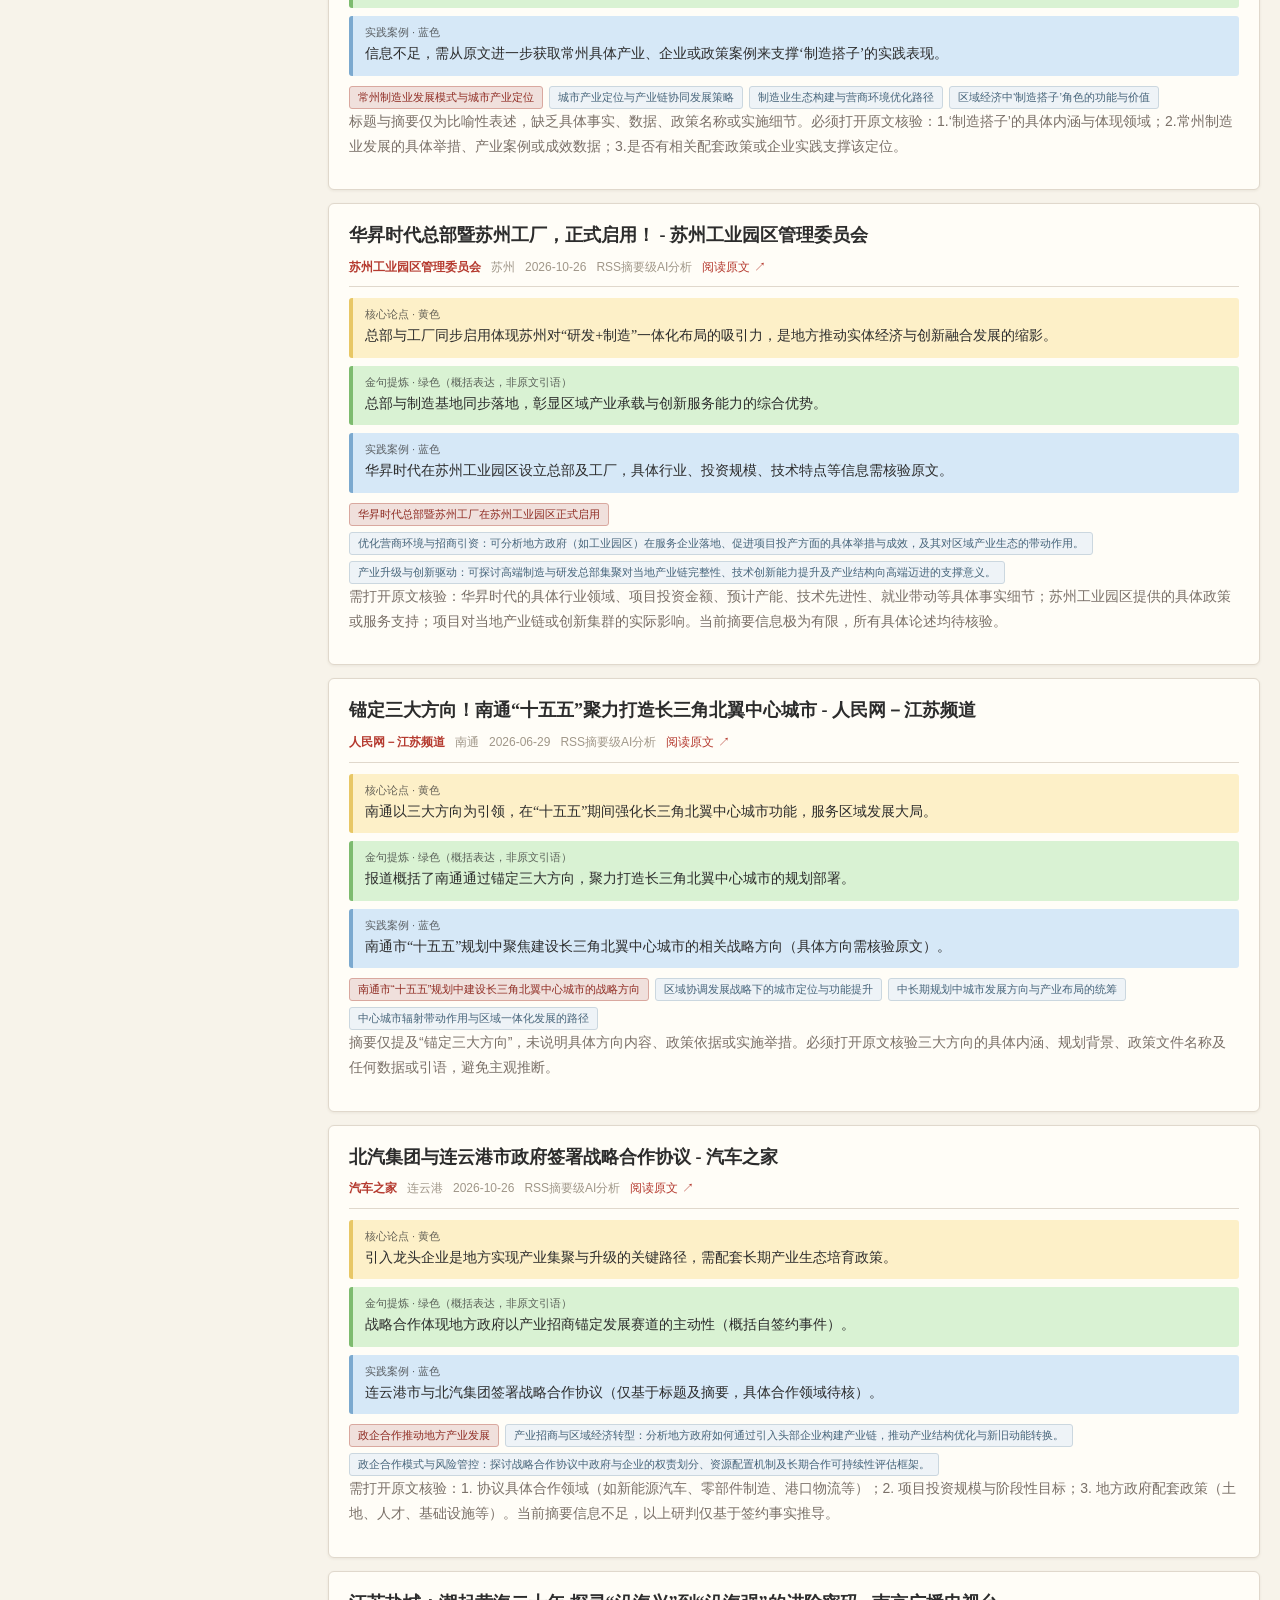
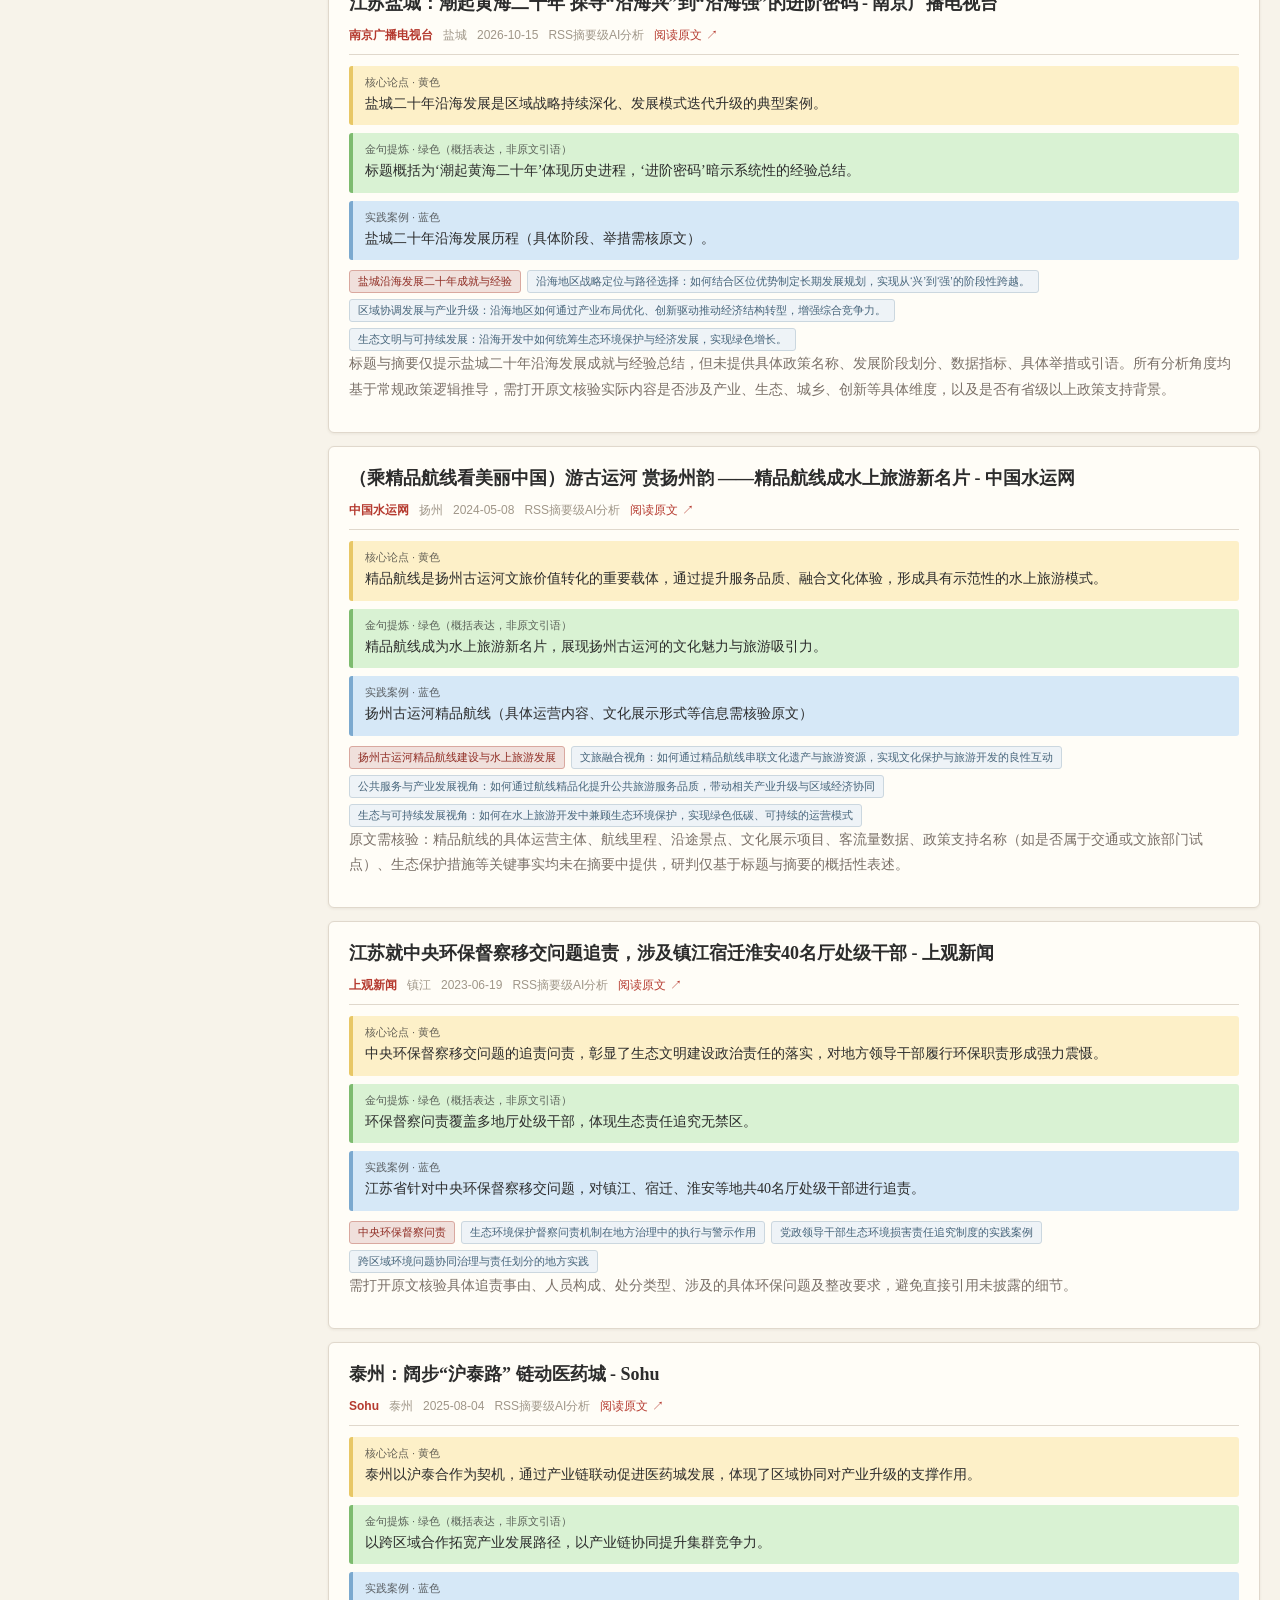
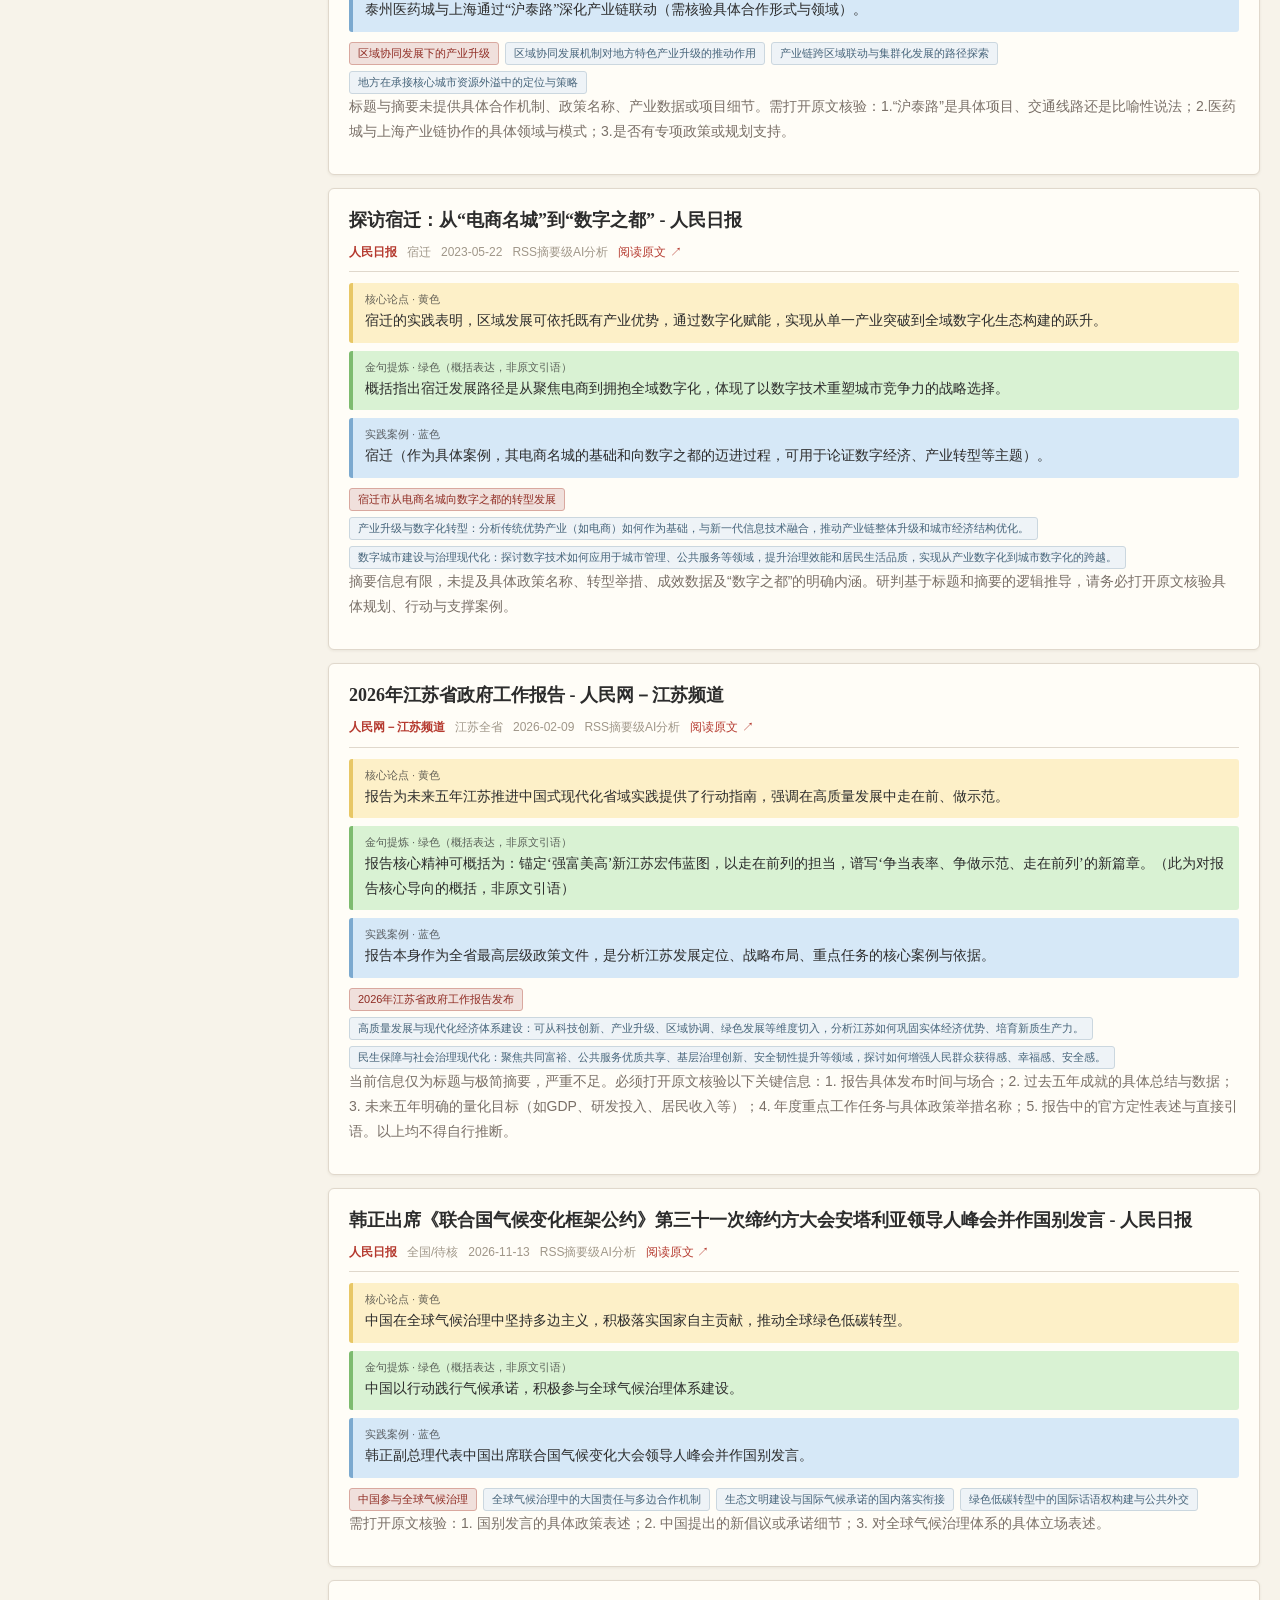
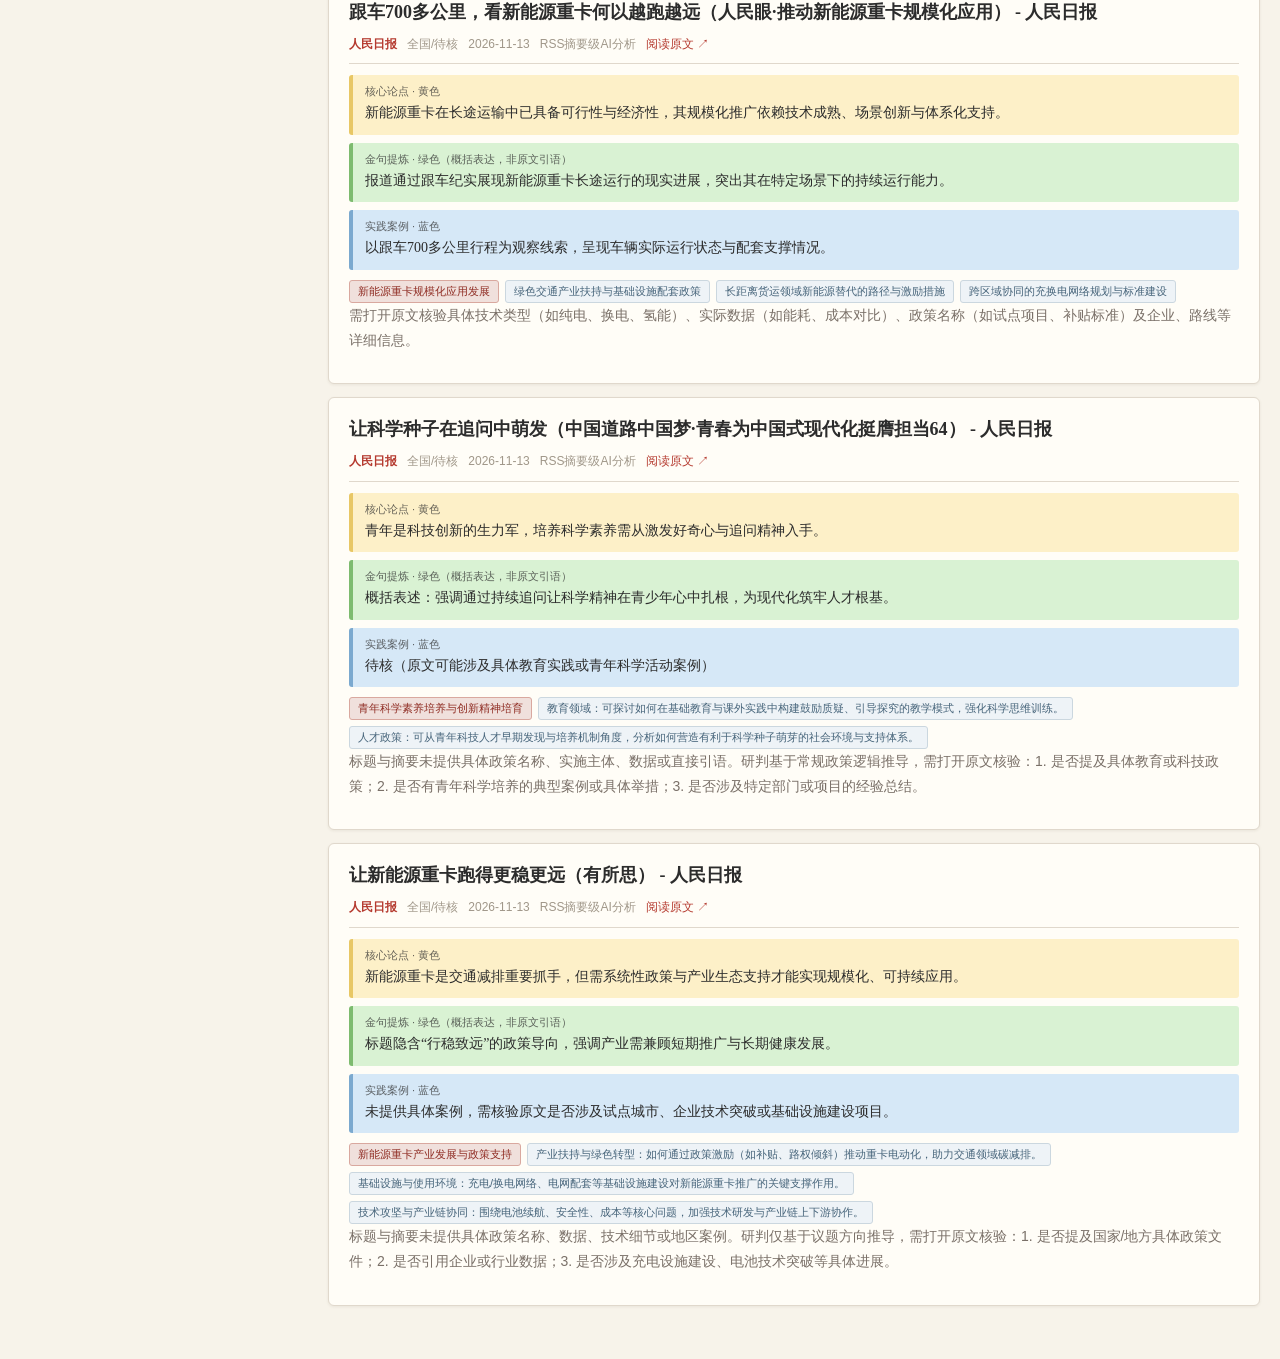
==== commit dad8fbbc: "nav: link case library to integrated Jiangsu home tab" ====
--- a/index.html
+++ b/index.html
@@ -56,7 +56,7 @@
 </style>
 </head>
 <body>
-<header class="topbar"><div class="topbar-inner"><div class="brand"><h1>江苏申论素材站</h1><span class="sub">人民日报为主 · 江苏13市 · 三色笔记</span></div><nav class="tabs"><a class="tab active" href="index.html">江苏素材首页</a><a class="tab" href="jiangsu-cases.html">案例与新闻</a><a class="tab" href="jiangsu-terms.html">规范表达词库</a><a class="tab" href="hunan-archive.html">湖南历史归档</a></nav></div></header>
+<header class="topbar"><div class="topbar-inner"><div class="brand"><h1>江苏申论素材站</h1><span class="sub">人民日报为主 · 江苏13市 · 三色笔记</span></div><nav class="tabs"><a class="tab active" href="index.html">江苏素材首页</a><a class="tab" href="index.html#cases">案例与新闻</a><a class="tab" href="jiangsu-terms.html">规范表达词库</a><a class="tab" href="hunan-archive.html">湖南历史归档</a></nav></div></header>
 <section class="jsh-hero"><div class="jsh-banner"><h2>把新闻读成申论素材，把案例写进答题语言</h2><p>每日更新人民日报与江苏地方新闻，提炼论点、表达和案例；三色区分，便于积累、检索与复习。</p><div class="jsh-stats"><span class="jsh-stat"><b id="stat-news">—</b>条新闻线索</span><span class="jsh-stat"><b id="stat-leads">—</b>条申论分析</span><span class="jsh-stat"><b>13</b>个设区市案例</span><span class="jsh-stat"><b id="stat-terms">—</b>条规范表达</span><span class="jsh-stat" id="stat-date">更新日期读取中</span></div></div></section>
 <div class="jsh-toolbar"><input id="jsh-search" type="search" placeholder="搜索新闻标题、论点、案例、规范表达…"><label for="jsh-city">城市</label><select id="jsh-city"><option value="">全部城市</option></select><label for="jsh-theme">主题</label><select id="jsh-theme"><option value="">全部主题</option></select><span id="jsh-count" class="count"></span></div>
 <div class="jsh-layout"><aside class="jsh-sidebar"><h3>📌 江苏考点导航</h3><div id="jsh-city-list" class="jsh-side-list"></div><div class="jsh-side-note">黄色＝核心论点；绿色＝金句提炼（概括表达，非新闻原句）；蓝色＝江苏实践案例。事实和数据请点击原文核验。</div><h3>🧭 高频申论主题</h3><div id="jsh-theme-list" class="jsh-side-list"></div></aside>
--- a/assets/style.css
+++ b/assets/style.css
@@ -0,0 +1,309 @@
+:root {
+  /* 纸张底色 —— 米黄护眼 */
+  --bg: #f7f3ea;
+  --bg-card: #fffdf7;
+  --bg-sidebar: #fbf7ee;
+  --text: #2c2c2c;
+  --text-muted: #7a7068;
+  --text-dim: #a09789;
+
+  /* 主色：人民日报红 */
+  --accent: #b53a2f;
+  --accent-dark: #8f2c23;
+  --accent-soft: #f0e0dc;
+
+  /* 三色笔记 —— 论点 / 金句 / 案例 */
+  --c-point: #fdf0c8;      /* 浅黄 */
+  --c-point-bd: #e8c765;
+  --c-quote: #d9f2d3;      /* 浅绿 */
+  --c-quote-bd: #7dbb6f;
+  --c-case: #d6e8f7;       /* 浅蓝 */
+  --c-case-bd: #7ba9cf;
+
+  --border: #e0d8cc;
+  --border-strong: #cfc4b4;
+  --shadow: 0 1px 3px rgba(80, 60, 40, 0.08);
+
+  --sidebar-w: 320px;
+  --radius: 6px;
+  --font-serif: "Songti SC", "SimSun", "Noto Serif CJK SC", serif;
+  --font-sans: -apple-system, BlinkMacSystemFont, "PingFang SC",
+               "Hiragino Sans GB", "Microsoft YaHei", sans-serif;
+}
+
+* { box-sizing: border-box; margin: 0; padding: 0; }
+
+body {
+  background: var(--bg);
+  color: var(--text);
+  font-family: var(--font-serif);
+  font-size: 16px;
+  line-height: 1.9;
+  -webkit-font-smoothing: antialiased;
+}
+
+/* ───────────────── 顶栏 ───────────────── */
+.topbar {
+  position: sticky; top: 0; z-index: 50;
+  background: var(--accent);
+  color: #fff;
+  box-shadow: var(--shadow);
+}
+.topbar-inner {
+  max-width: 1400px; margin: 0 auto;
+  padding: 12px 20px;
+  display: flex; align-items: center; gap: 18px; flex-wrap: wrap;
+}
+.brand { display: flex; align-items: baseline; gap: 10px; }
+.brand h1 { font-size: 20px; font-weight: 700; letter-spacing: 1px; }
+.brand .sub { font-size: 12px; opacity: .85; font-family: var(--font-sans); }
+
+.tabs { display: flex; gap: 4px; margin-left: auto; flex-wrap: wrap; }
+.tab {
+  background: rgba(255,255,255,.14);
+  color: #fff; border: none; cursor: pointer;
+  padding: 7px 16px; border-radius: 4px;
+  font-family: var(--font-sans); font-size: 14px;
+  transition: background .15s;
+}
+.tab:hover { background: rgba(255,255,255,.26); }
+.tab.active { background: #fff; color: var(--accent); font-weight: 600; }
+
+/* ───────────────── 工具条 ───────────────── */
+.toolbar {
+  max-width: 1400px; margin: 0 auto;
+  padding: 12px 20px;
+  display: flex; gap: 10px; align-items: center; flex-wrap: wrap;
+  border-bottom: 1px solid var(--border);
+  background: var(--bg-card);
+}
+.toolbar input[type="search"], .toolbar select {
+  font-family: var(--font-sans); font-size: 14px;
+  padding: 7px 11px;
+  border: 1px solid var(--border-strong); border-radius: 4px;
+  background: #fff; color: var(--text);
+}
+.toolbar input[type="search"] { min-width: 240px; flex: 1; max-width: 380px; }
+.toolbar label { font-family: var(--font-sans); font-size: 13px; color: var(--text-muted); }
+.toolbar .count { margin-left: auto; font-family: var(--font-sans); font-size: 13px; color: var(--text-muted); }
+
+/* 筛选 chip */
+.chips { display: flex; gap: 6px; flex-wrap: wrap; }
+.chip {
+  font-family: var(--font-sans); font-size: 12.5px;
+  padding: 4px 11px; border-radius: 20px; cursor: pointer;
+  border: 1px solid var(--border-strong); background: #fff; color: var(--text-muted);
+  transition: all .15s;
+}
+.chip:hover { border-color: var(--accent); color: var(--accent); }
+.chip.on { background: var(--accent); border-color: var(--accent); color: #fff; }
+
+/* ───────────────── 主体两栏 ───────────────── */
+.layout {
+  max-width: 1400px; margin: 0 auto;
+  padding: 20px;
+  display: grid; grid-template-columns: var(--sidebar-w) 1fr; gap: 20px;
+  align-items: start;
+}
+@media (max-width: 900px) {
+  .layout { grid-template-columns: 1fr; }
+  .sidebar { position: static !important; max-height: none !important; }
+}
+
+/* ───────────────── 侧栏：考点提纲 ───────────────── */
+.sidebar {
+  position: sticky; top: 60px;
+  max-height: calc(100vh - 80px); overflow-y: auto;
+  background: var(--bg-sidebar);
+  border: 1px solid var(--border); border-radius: var(--radius);
+  padding: 16px; box-shadow: var(--shadow);
+}
+.sidebar h2 {
+  font-size: 15px; color: var(--accent);
+  border-bottom: 2px solid var(--accent-soft);
+  padding-bottom: 7px; margin-bottom: 12px;
+  display: flex; align-items: center; gap: 6px;
+}
+.side-article {
+  padding: 10px 11px; border-radius: 5px; cursor: pointer;
+  border-left: 3px solid transparent; margin-bottom: 8px;
+  transition: all .15s; background: transparent;
+}
+.side-article:hover { background: var(--bg-card); }
+.side-article.on { background: var(--bg-card); border-left-color: var(--accent); }
+.side-article .t {
+  font-size: 14.5px; font-weight: 600; line-height: 1.5;
+  margin-bottom: 4px; color: var(--text);
+}
+.side-article .meta {
+  font-family: var(--font-sans); font-size: 11.5px; color: var(--text-dim);
+  display: flex; gap: 7px; align-items: center; flex-wrap: wrap;
+}
+.side-thesis {
+  font-size: 13px; line-height: 1.7; color: var(--text-muted);
+  background: var(--c-point); border-left: 3px solid var(--c-point-bd);
+  padding: 8px 10px; border-radius: 4px; margin: 6px 0 10px;
+}
+.side-points { list-style: none; }
+.side-points li {
+  font-size: 13px; line-height: 1.7; padding: 5px 0 5px 16px;
+  position: relative; color: var(--text-muted);
+  border-bottom: 1px dashed var(--border);
+}
+.side-points li:last-child { border-bottom: none; }
+.side-points li::before {
+  content: "▸"; position: absolute; left: 2px; color: var(--c-point-bd);
+}
+.side-points li b { color: var(--text); font-weight: 600; }
+.side-cases { list-style: none; margin-top: 6px; }
+.side-cases li {
+  font-size: 12.5px; line-height: 1.65; padding: 5px 0 5px 16px;
+  position: relative; color: var(--text-muted);
+}
+.side-cases li::before {
+  content: "◆"; position: absolute; left: 2px; color: var(--c-case-bd); font-size: 9px;
+}
+
+/* ───────────────── 正文 ───────────────── */
+.main { min-width: 0; }
+.panel { display: none; }
+.panel.on { display: block; }
+
+.article-card {
+  background: var(--bg-card);
+  border: 1px solid var(--border); border-radius: var(--radius);
+  padding: 22px 26px; margin-bottom: 18px; box-shadow: var(--shadow);
+}
+.article-card > h3 {
+  font-size: 21px; line-height: 1.55; margin-bottom: 8px;
+  color: var(--text); font-weight: 700;
+}
+.article-card .subtitle {
+  font-size: 14px; color: var(--text-muted); margin-bottom: 12px;
+}
+.article-meta {
+  font-family: var(--font-sans); font-size: 12.5px; color: var(--text-muted);
+  display: flex; gap: 14px; flex-wrap: wrap; align-items: center;
+  padding-bottom: 12px; margin-bottom: 16px;
+  border-bottom: 1px solid var(--border);
+}
+.article-meta .src { color: var(--accent); font-weight: 600; }
+.article-meta a { color: var(--accent); text-decoration: none; }
+.article-meta a:hover { text-decoration: underline; }
+
+/* 三色标签 */
+.legend { display: flex; gap: 14px; flex-wrap: wrap; align-items: center;
+  font-family: var(--font-sans); font-size: 12.5px; color: var(--text-muted);
+  margin-bottom: 16px;
+}
+.legend .sw {
+  display: inline-flex; align-items: center; gap: 5px;
+  padding: 3px 10px; border-radius: 3px; border: 1px solid;
+}
+.legend .sw.point { background: var(--c-point); border-color: var(--c-point-bd); }
+.legend .sw.quote { background: var(--c-quote); border-color: var(--c-quote-bd); }
+.legend .sw.case  { background: var(--c-case);  border-color: var(--c-case-bd); }
+
+/* 段落 */
+.para {
+  padding: 9px 12px; border-radius: 4px; margin-bottom: 8px;
+  border-left: 3px solid transparent;
+  text-indent: 2em; transition: background .15s;
+}
+.para.kind-thesis {
+  background: var(--c-point); border-left-color: var(--c-point-bd); font-weight: 600;
+}
+.para.kind-point {
+  background: var(--c-point); border-left-color: var(--c-point-bd);
+}
+.para.kind-case  { background: var(--c-case);  border-left-color: var(--c-case-bd); }
+.para.kind-quote { background: var(--c-quote); border-left-color: var(--c-quote-bd); }
+.para.kind-plain { background: transparent; }
+.para .ptag {
+  font-family: var(--font-sans); font-size: 11px;
+  color: var(--text-dim); text-indent: 0;
+  display: inline-block; margin-right: 6px;
+}
+
+/* 湖南特色标签 */
+.tags { display: flex; gap: 6px; flex-wrap: wrap; margin-top: 14px;
+  padding-top: 12px; border-top: 1px dashed var(--border); }
+.tag {
+  font-family: var(--font-sans); font-size: 12px; padding: 3px 10px;
+  border-radius: 3px; border: 1px solid;
+}
+.tag.hunan { background: var(--accent-soft); border-color: #d9a89f; color: var(--accent-dark); }
+.tag.transferable { background: #eef3f7; border-color: #b9cbd8; color: #46647a; }
+.tag.data { background: #f6f1e4; border-color: #d9c9a3; color: #7a6438; }
+
+.angle {
+  margin-top: 12px; padding: 10px 13px; border-radius: 4px;
+  background: #f4f7f9; border-left: 3px solid #8fa8bd;
+  font-family: var(--font-sans); font-size: 13.5px; color: #3d5567; line-height: 1.75;
+}
+.angle b { color: #2c4658; }
+
+/* ───────────────── 规范词库 ───────────────── */
+.terms-grid {
+  display: grid; grid-template-columns: repeat(auto-fill, minmax(290px, 1fr));
+  gap: 12px;
+}
+.term-card {
+  background: var(--bg-card); border: 1px solid var(--border);
+  border-radius: var(--radius); padding: 13px 15px; box-shadow: var(--shadow);
+}
+.term-card .w {
+  font-size: 17px; font-weight: 700; color: var(--accent-dark);
+  margin-bottom: 5px; display: flex; align-items: baseline; gap: 7px;
+}
+.term-card .w .cnt {
+  font-family: var(--font-sans); font-size: 11px; font-weight: 400;
+  color: var(--text-dim);
+  border: 1px solid var(--border-strong); border-radius: 10px; padding: 0 7px;
+}
+.term-card .d { font-size: 13.5px; color: var(--text-muted); line-height: 1.7; margin-bottom: 7px; }
+.term-card .s {
+  font-family: var(--font-sans); font-size: 11.5px; color: var(--text-dim);
+  display: flex; gap: 8px; flex-wrap: wrap; align-items: center;
+}
+.term-card .s .scene {
+  background: #f0ece2; border-radius: 3px; padding: 1px 7px;
+}
+
+/* ───────────────── 索引表 ───────────────── */
+.list-card {
+  background: var(--bg-card); border: 1px solid var(--border);
+  border-radius: var(--radius); padding: 6px 16px; box-shadow: var(--shadow);
+}
+.list-row {
+  padding: 11px 4px; border-bottom: 1px solid var(--border);
+  cursor: pointer; display: flex; gap: 12px; align-items: baseline;
+}
+.list-row:last-child { border-bottom: none; }
+.list-row:hover .t { color: var(--accent); }
+.list-row .t { font-size: 15.5px; font-weight: 600; flex: 1; }
+.list-row .m {
+  font-family: var(--font-sans); font-size: 12px; color: var(--text-dim);
+  white-space: nowrap;
+}
+
+.empty { text-align: center; padding: 60px 20px; color: var(--text-dim); font-family: var(--font-sans); }
+
+.loading {
+  text-align: center; padding: 60px; color: var(--text-muted); font-family: var(--font-sans);
+}
+
+.hidden { display: none !important; }
+
+/* 响应式 */
+@media (max-width: 600px) {
+  .article-card { padding: 16px 15px; }
+  .article-card > h3 { font-size: 18px; }
+  .toolbar input[type="search"] { min-width: 100%; max-width: none; }
+  .para { text-indent: 0; }
+}
+
+/* Jiangsu front-page layout helpers */
+.jsh-card p{font-size:14px;line-height:1.8;color:var(--text-muted)}
+.jsh-card h3 a{color:var(--text);text-decoration:none}.jsh-card h3 a:hover{color:var(--accent)}
+@media(max-width:600px){.jsh-banner h2{font-size:19px}.jsh-card{padding:14px}.jsh-toolbar input{min-width:100%}.jsh-toolbar select{flex:1;min-width:100px}}
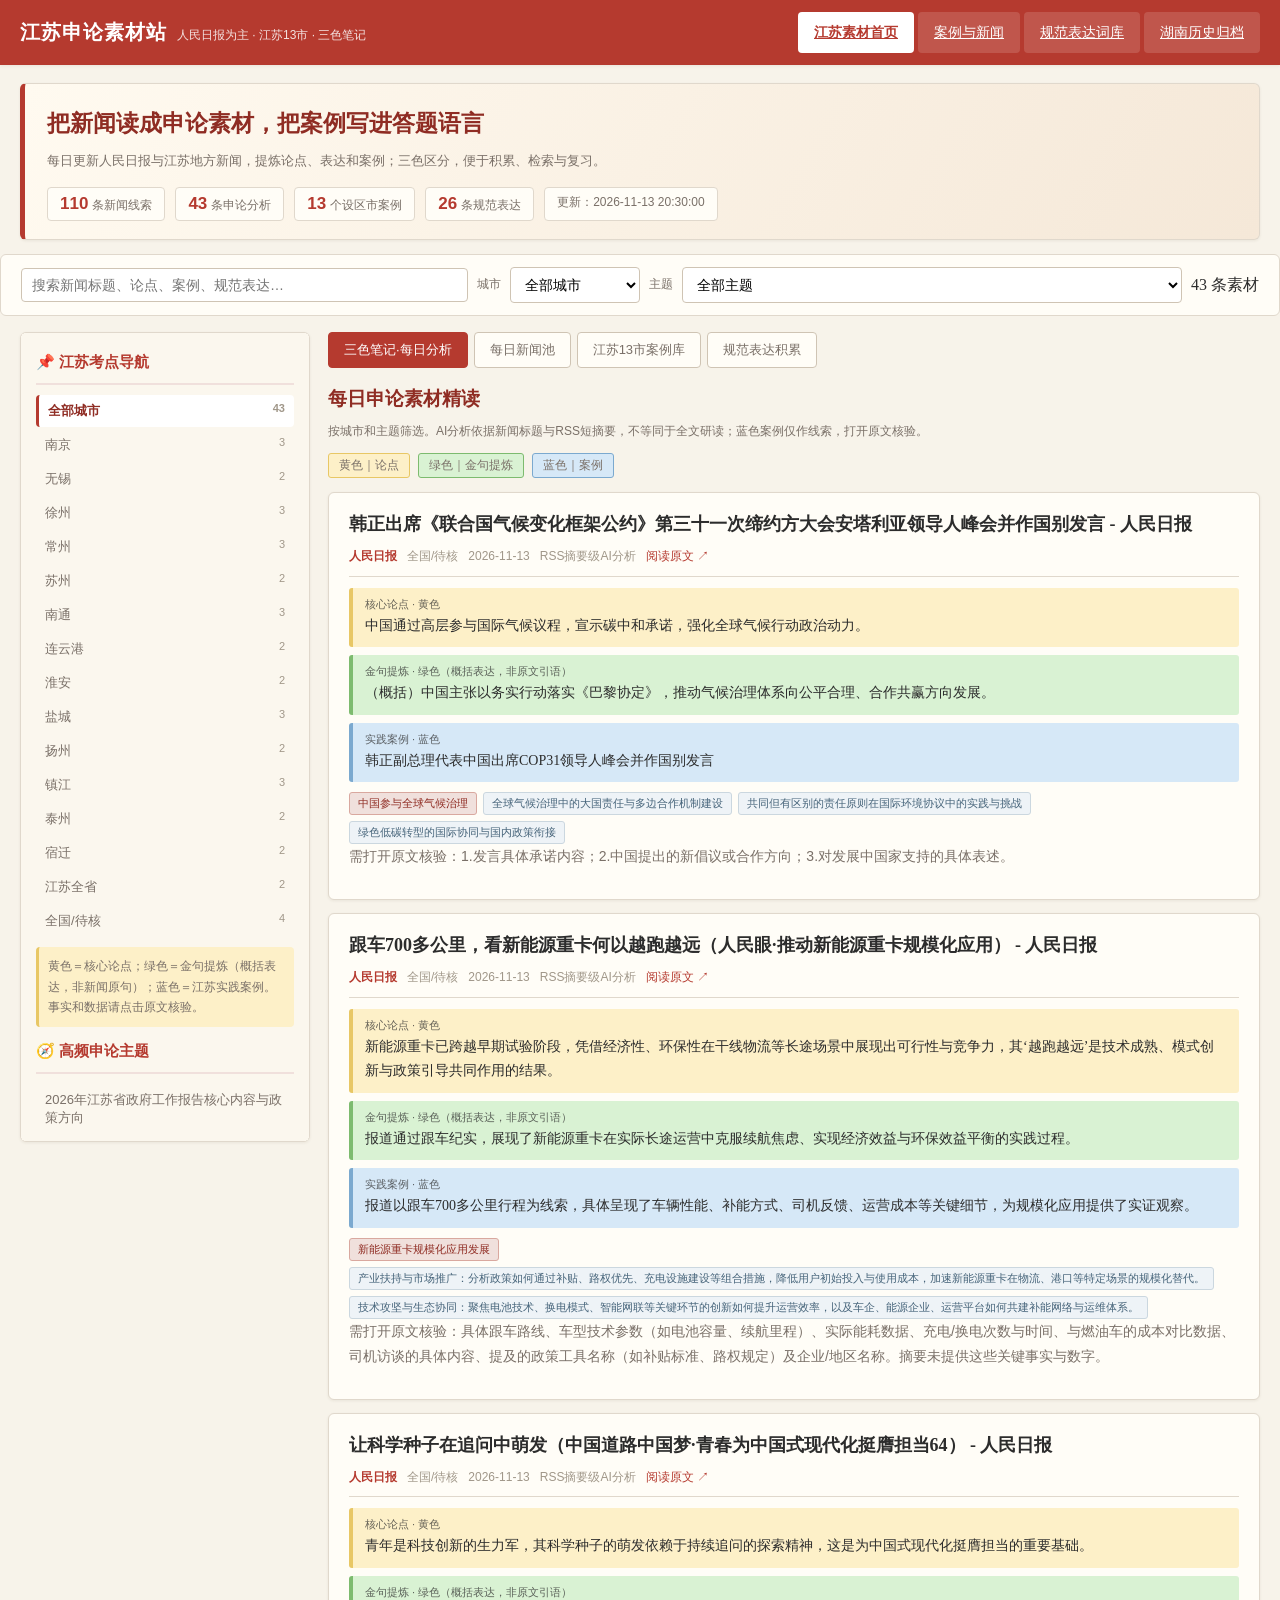
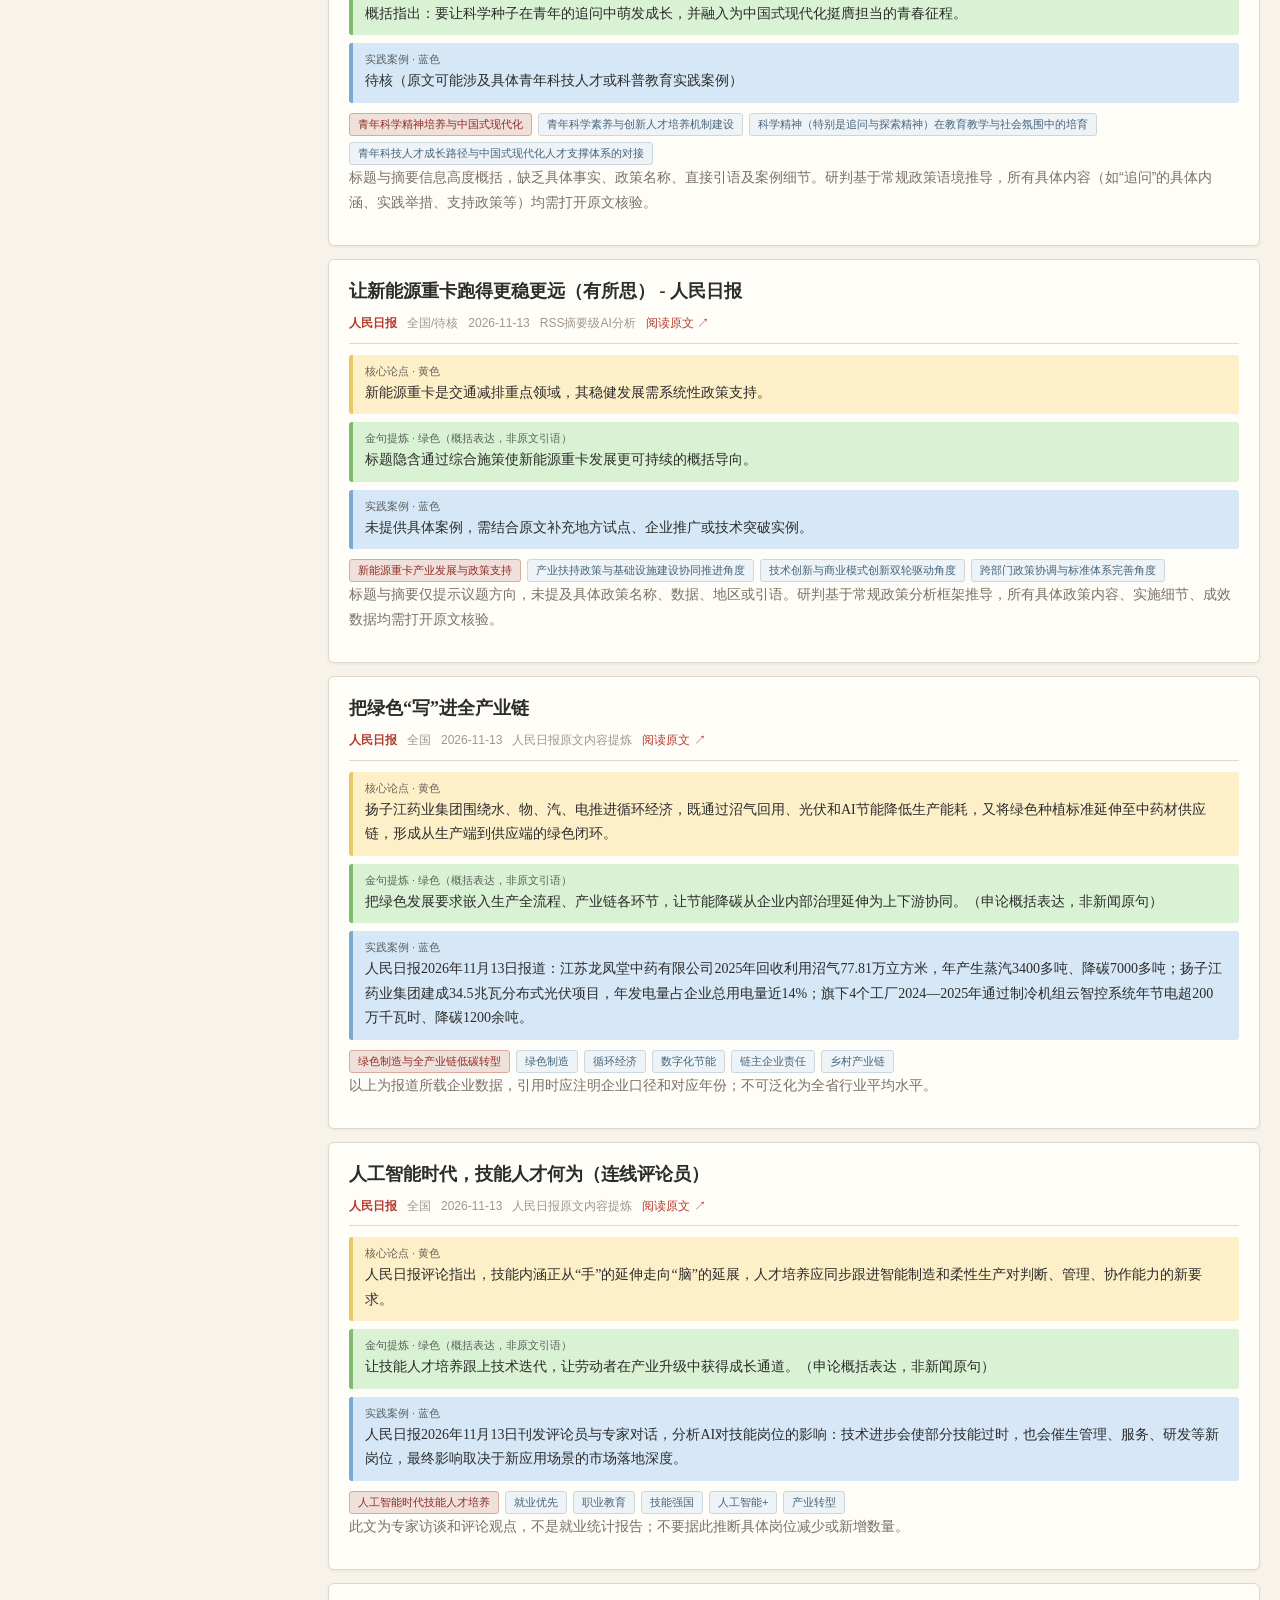
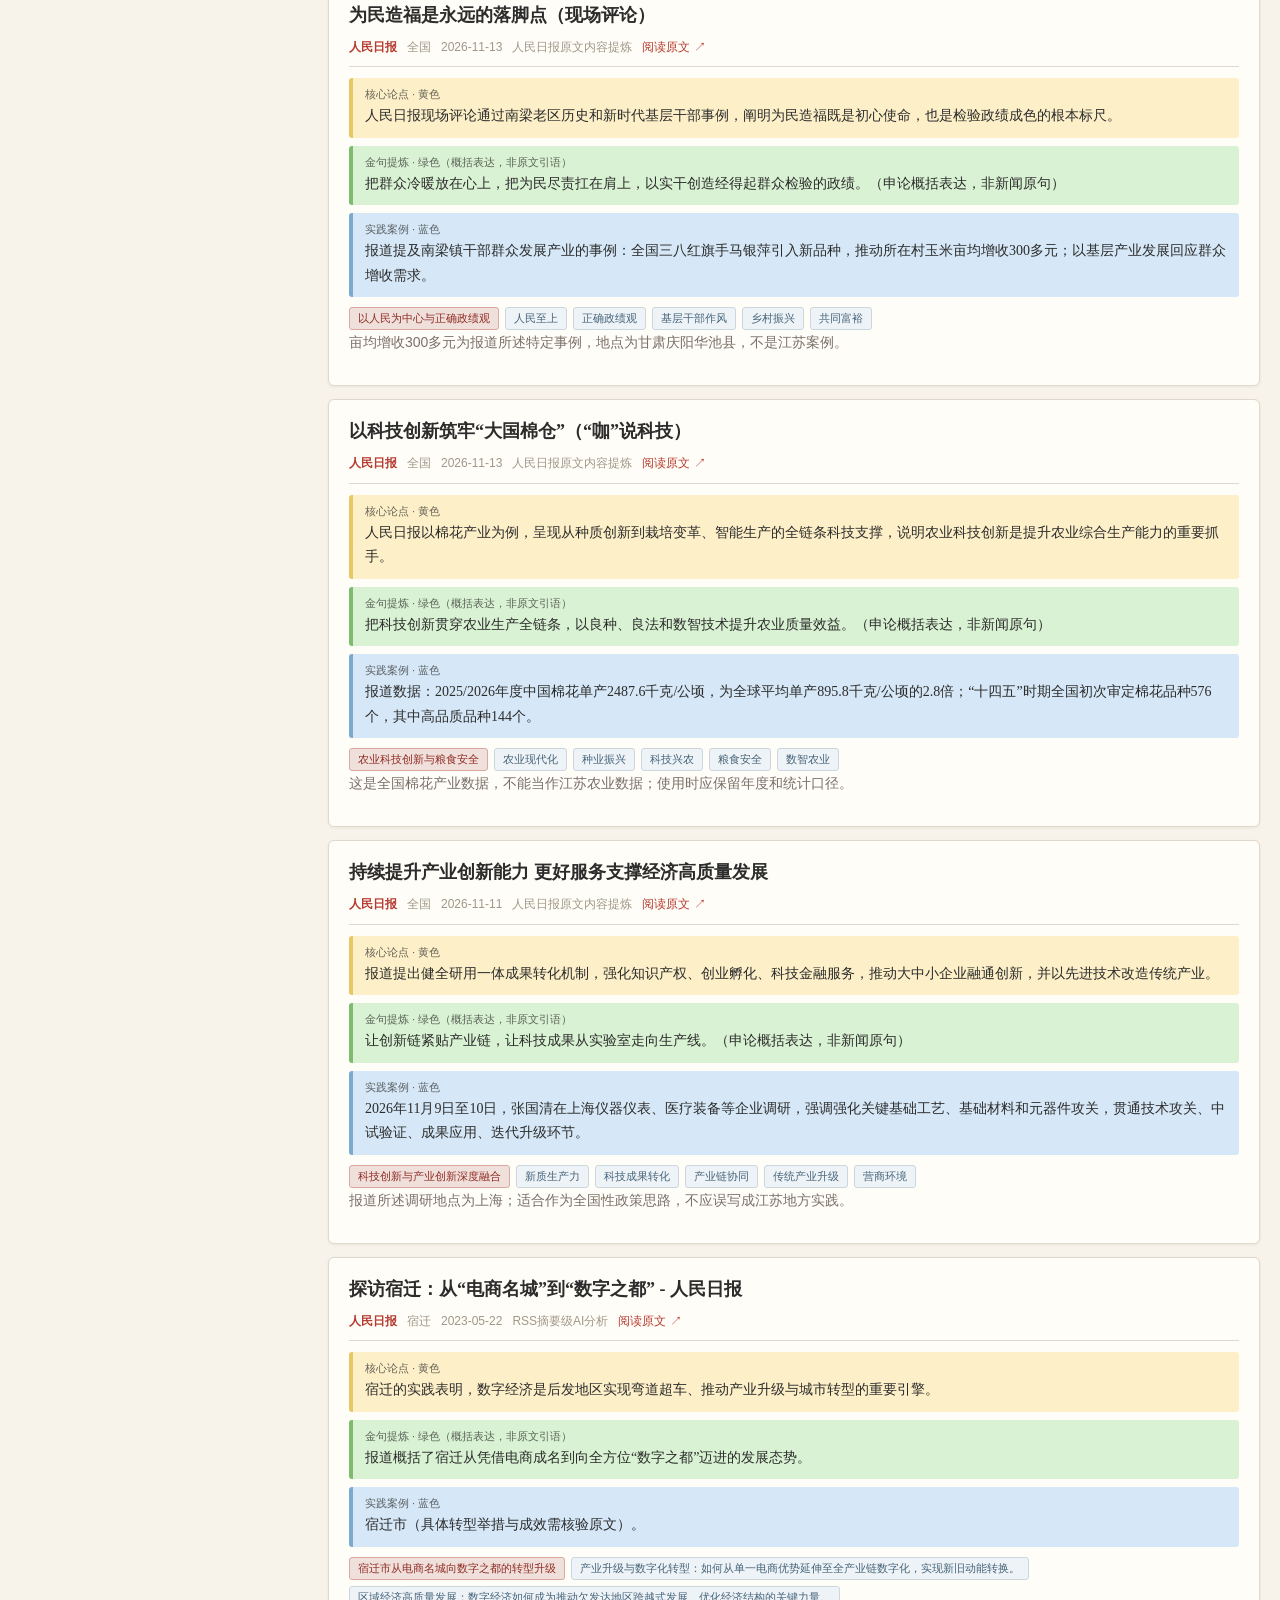
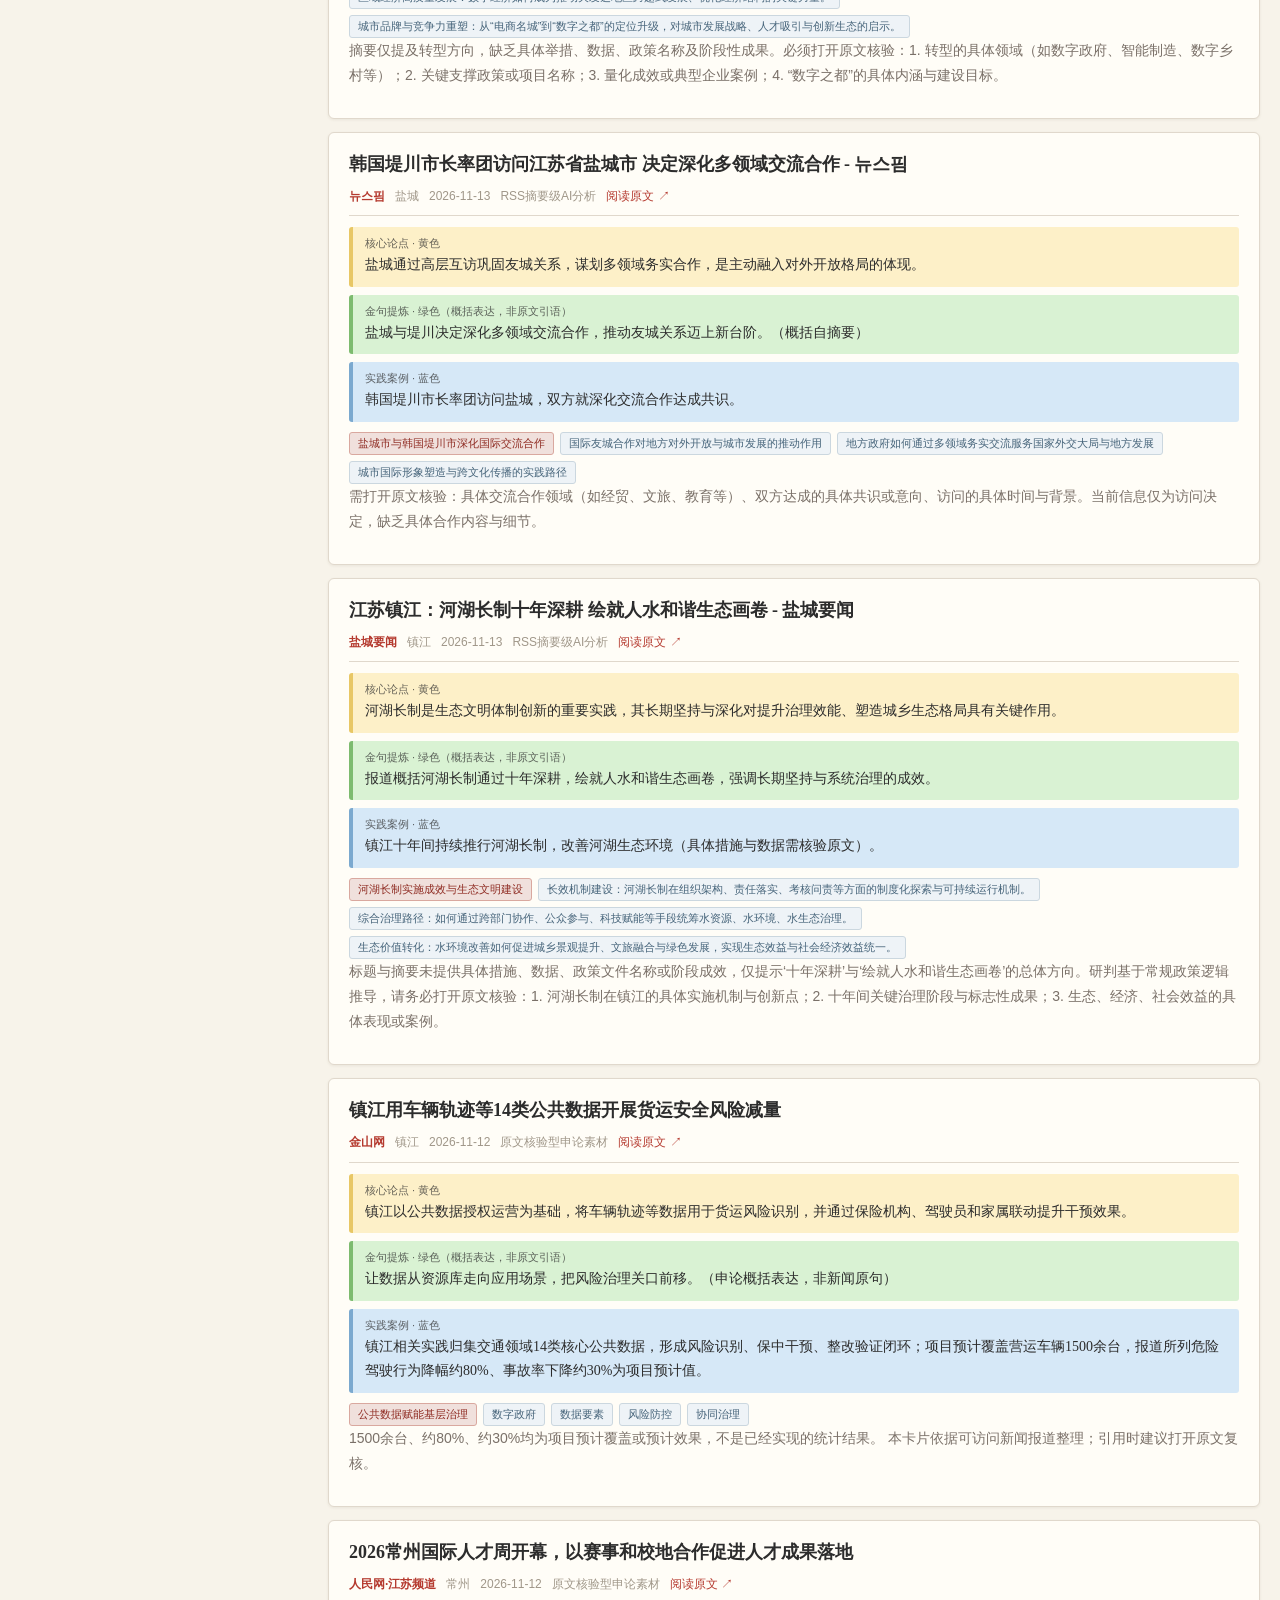
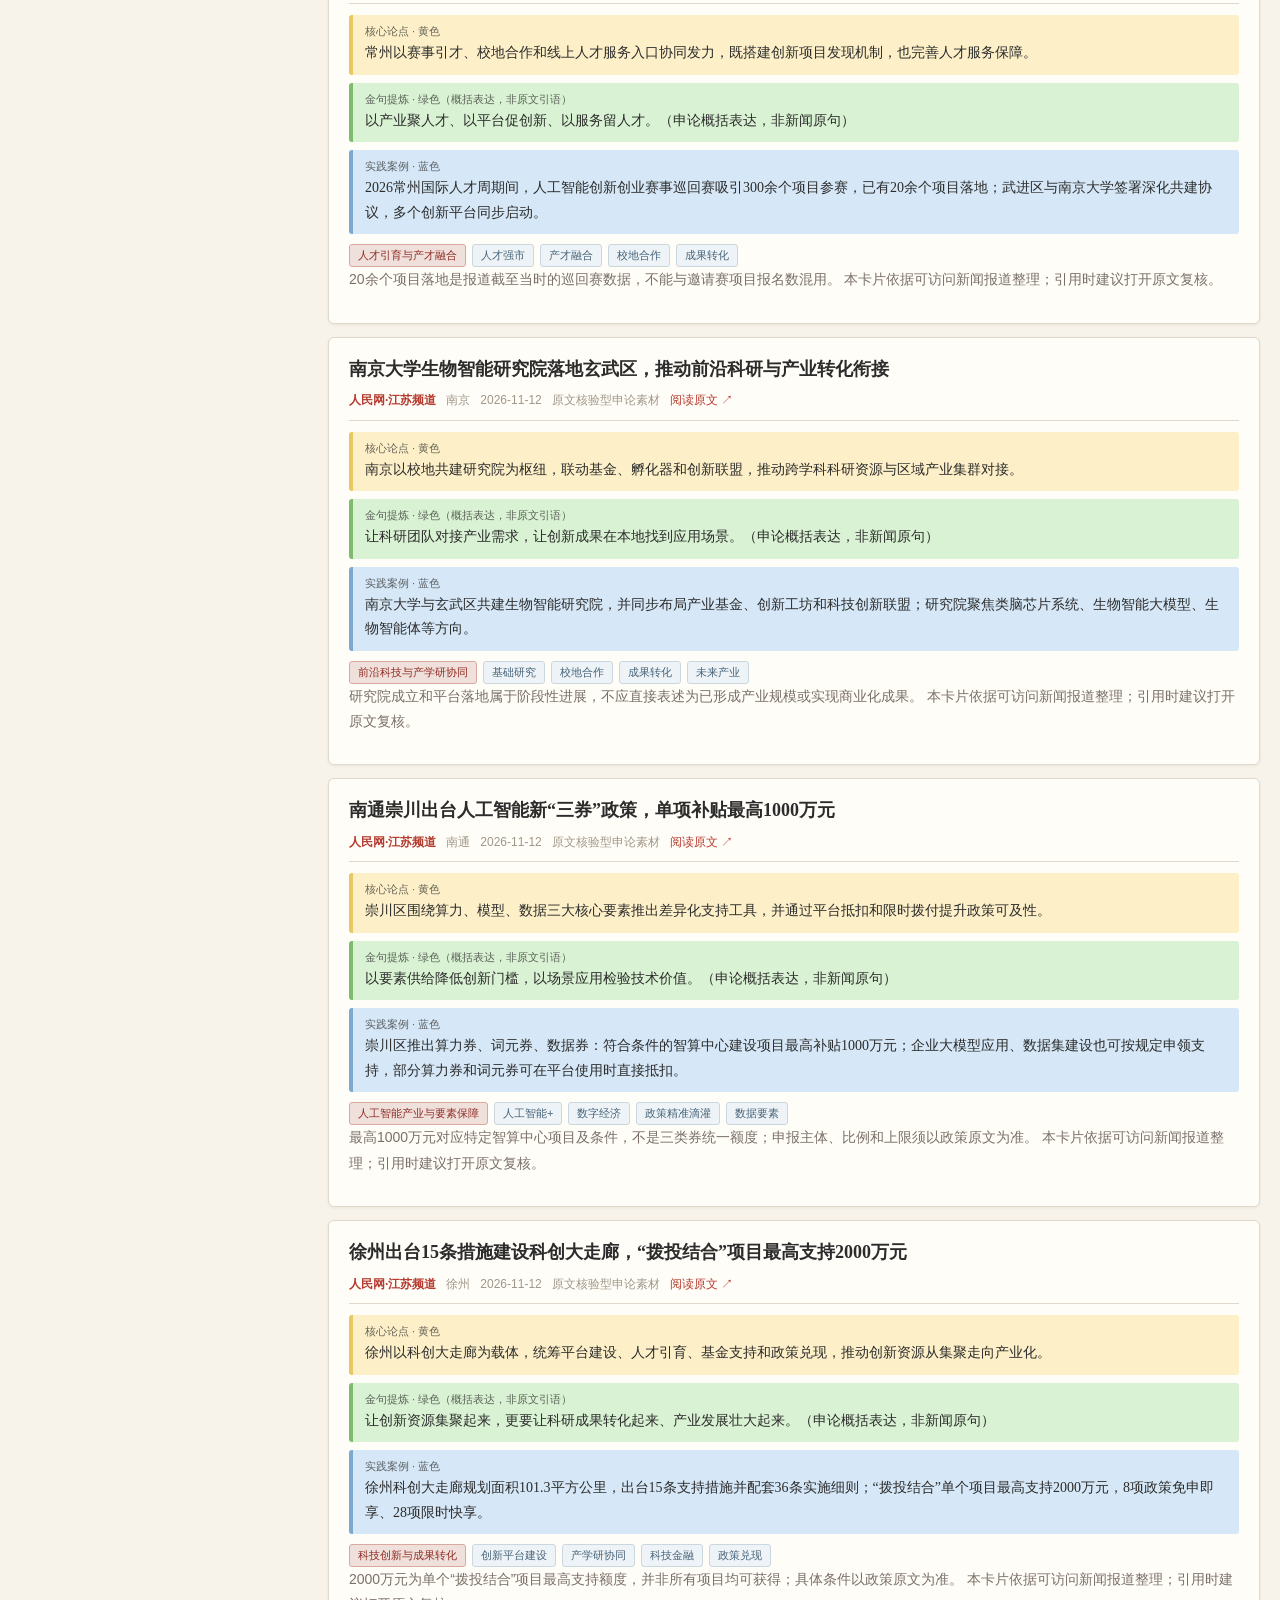
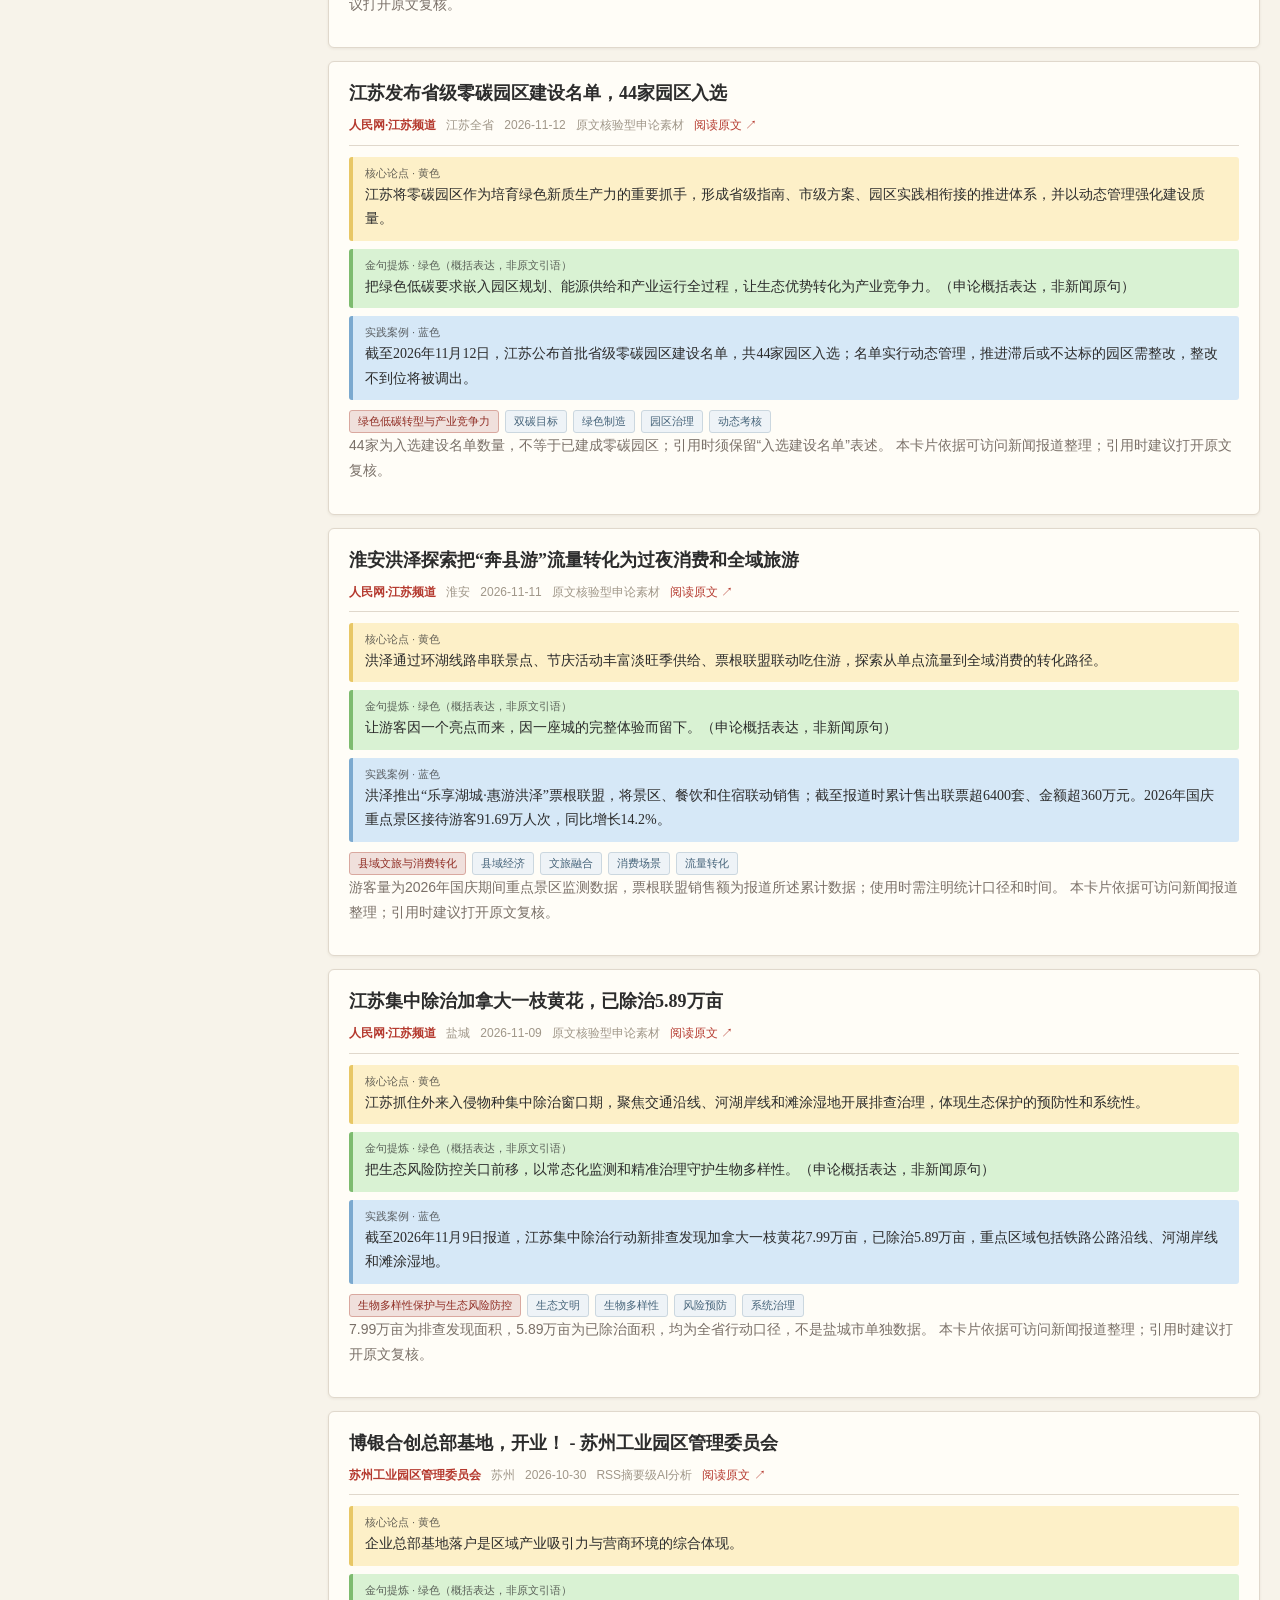
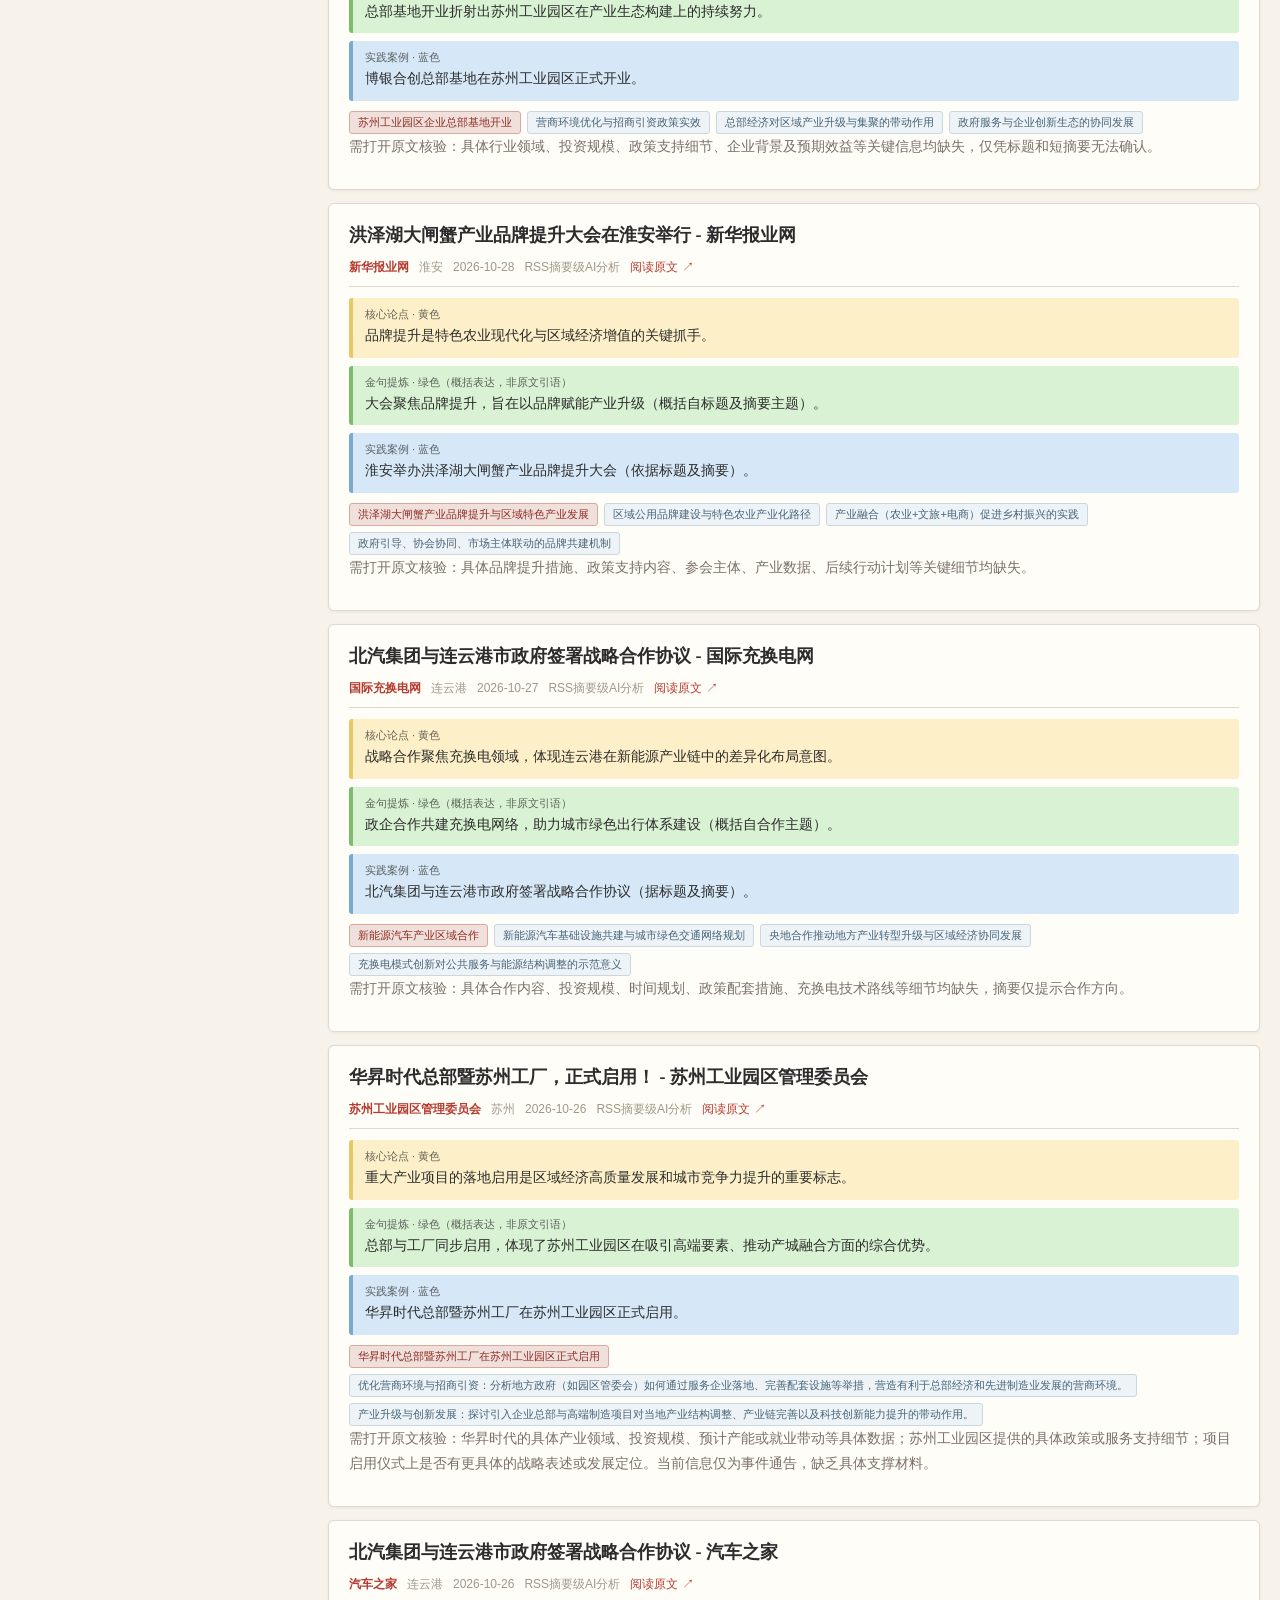
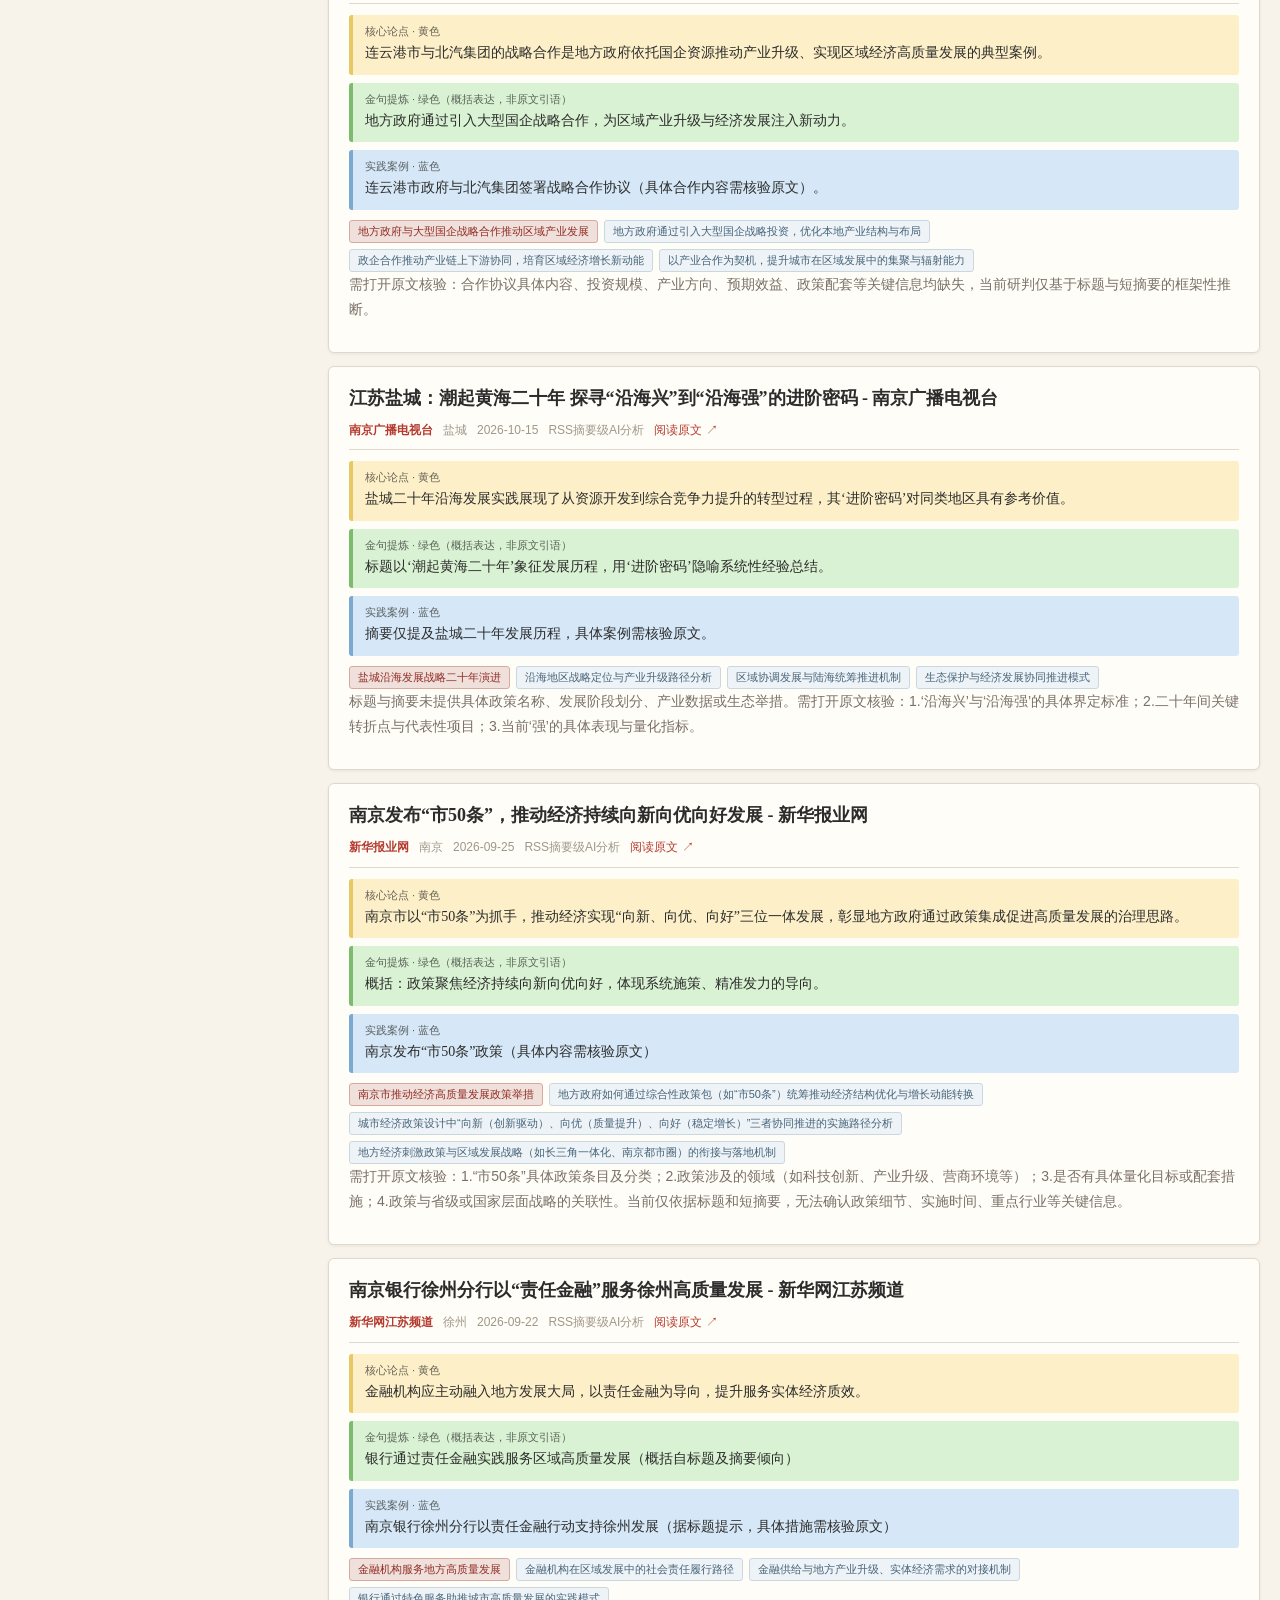
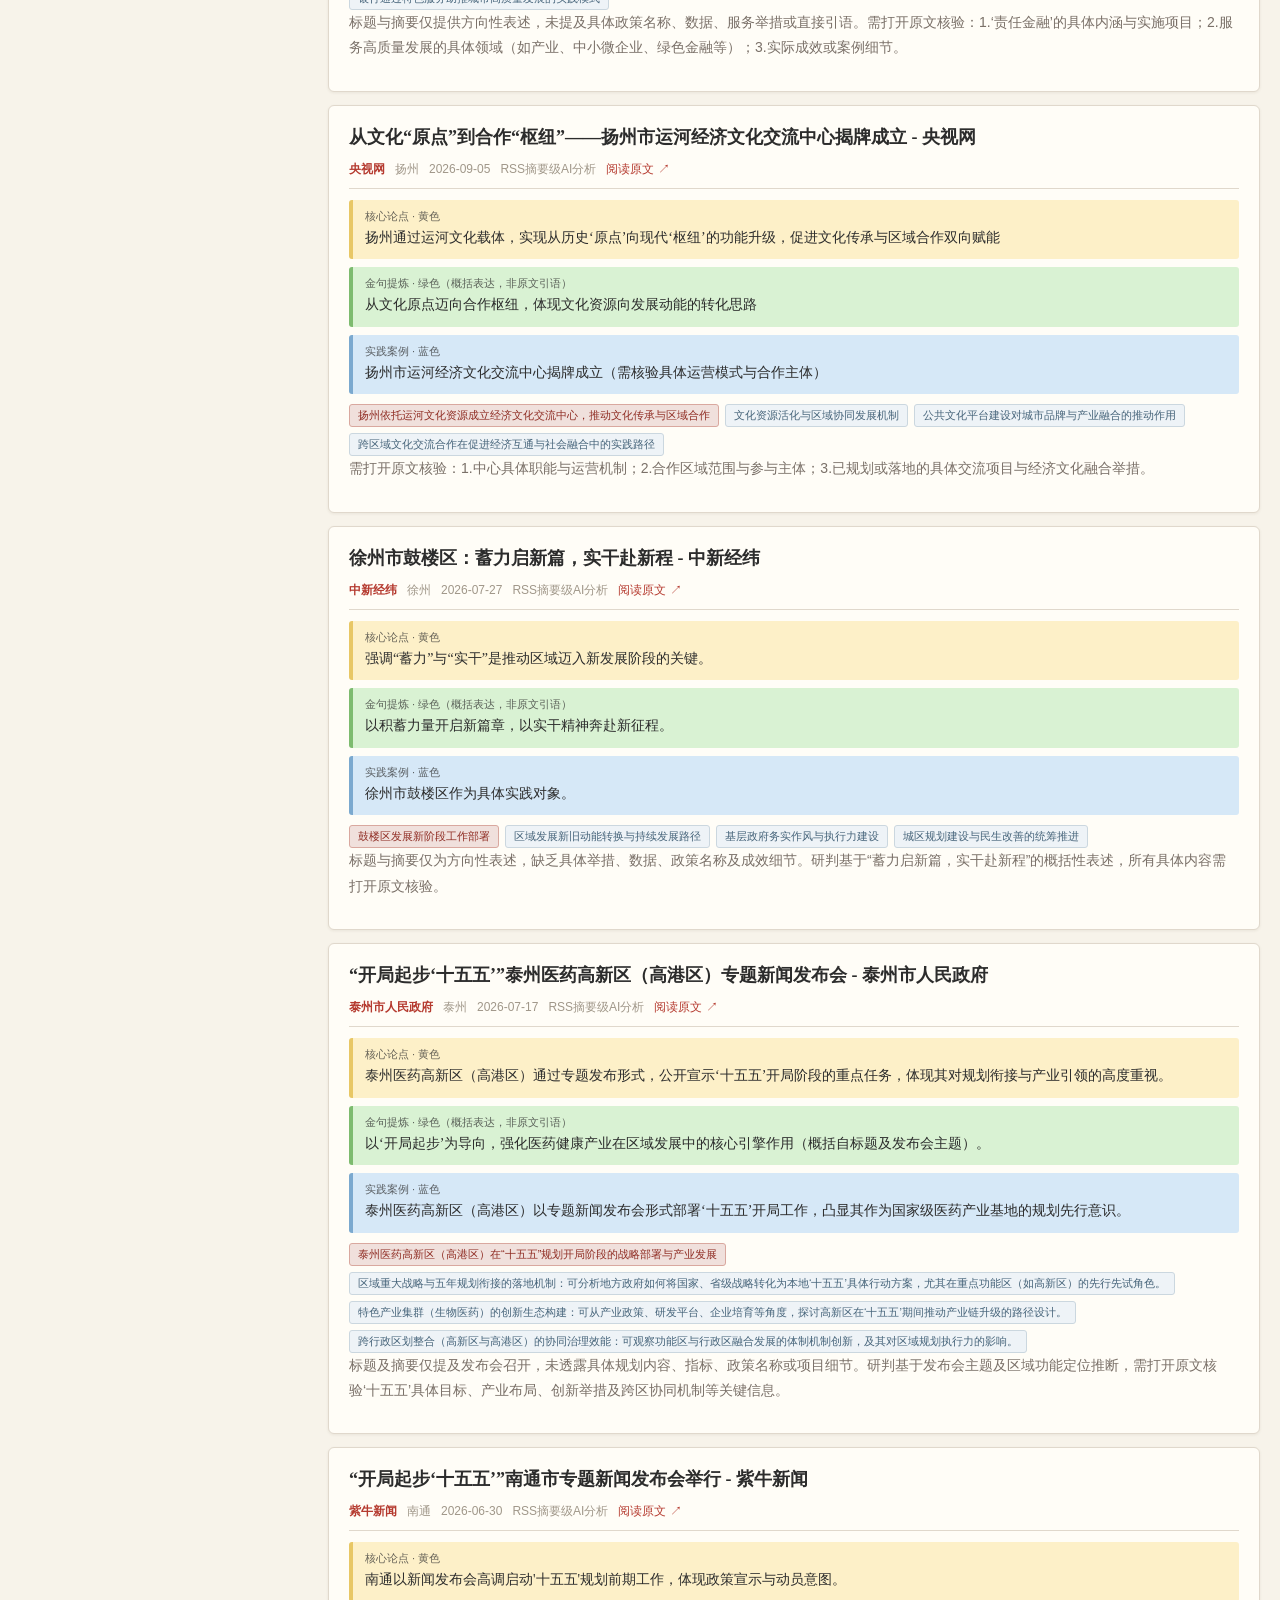
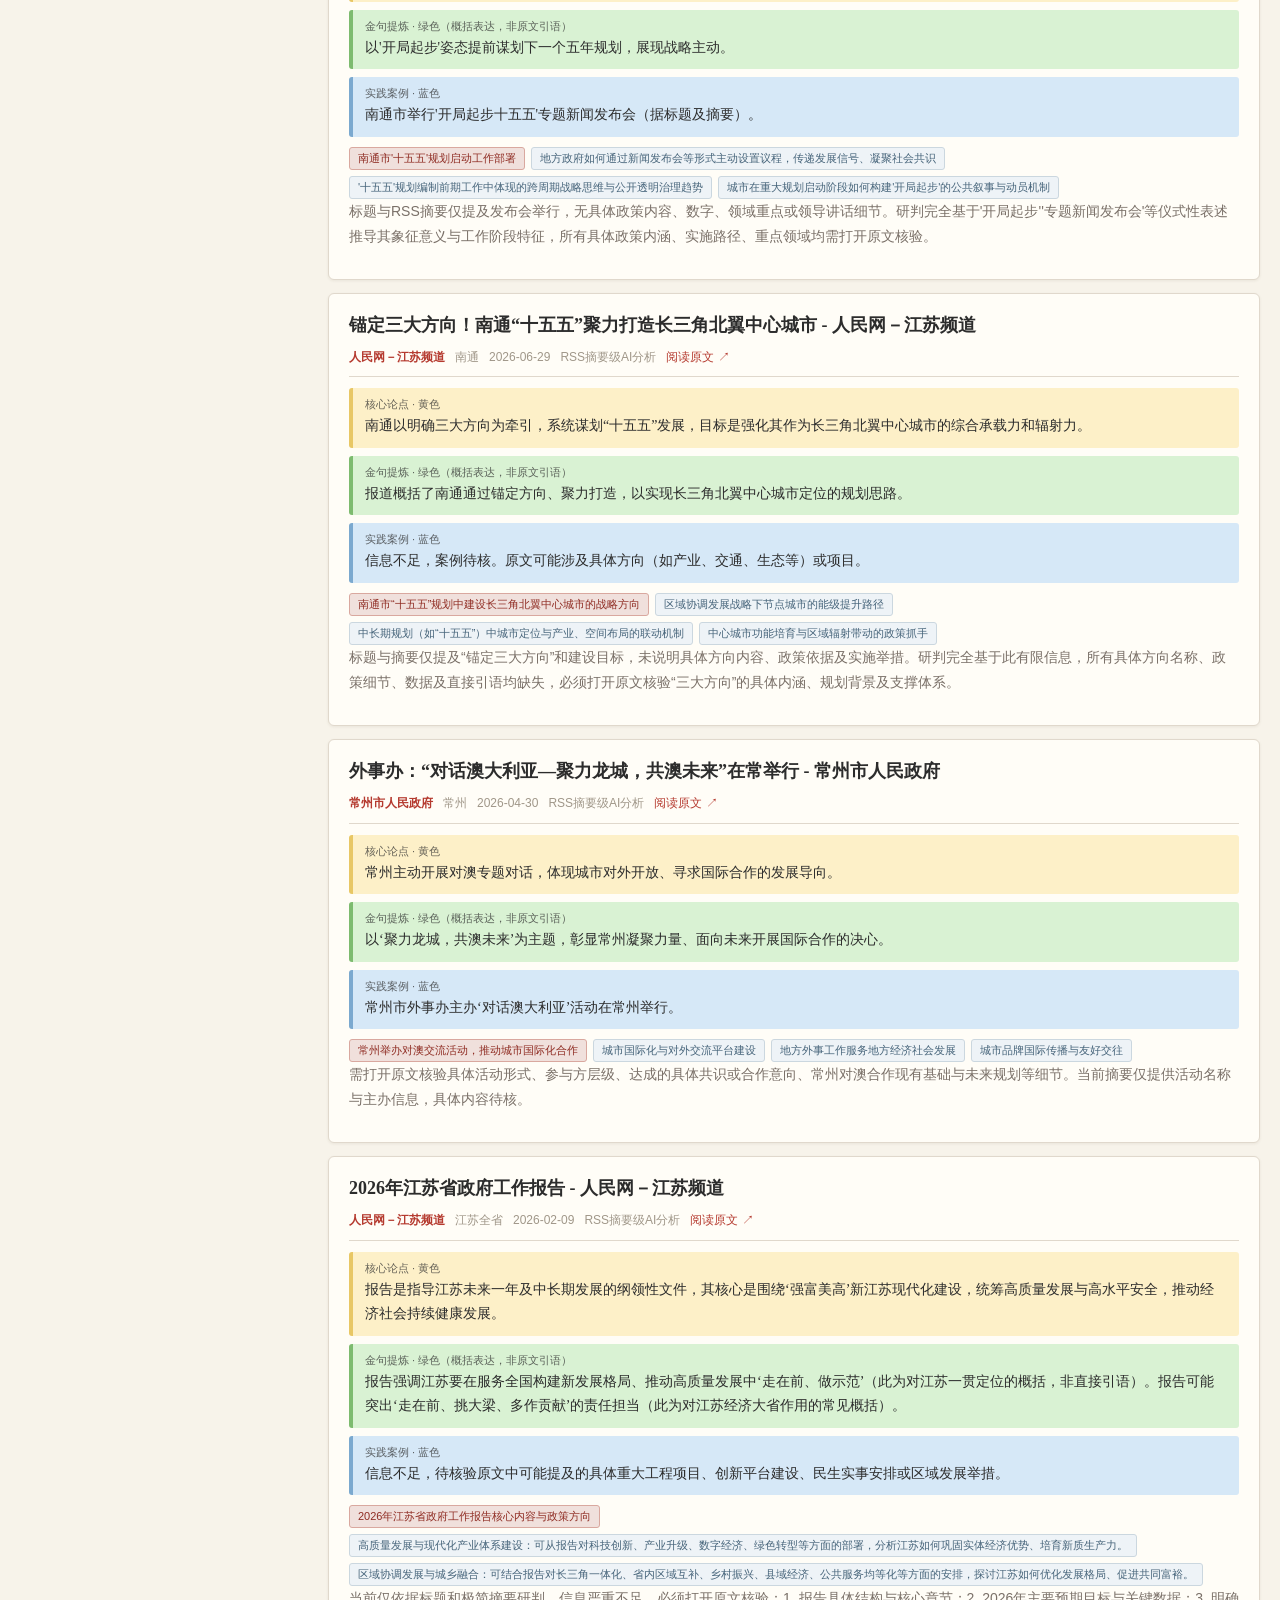
==== commit 04bcebe7: "style: add expanded material sections" ====
--- a/index.html
+++ b/index.html
@@ -53,6 +53,8 @@
 .jsh-legend span{padding:3px 10px;border:1px solid;border-radius:3px}
 .jsh-legend .p{background:var(--c-point);border-color:var(--c-point-bd)}.jsh-legend .q{background:var(--c-quote);border-color:var(--c-quote-bd)}.jsh-legend .c{background:var(--c-case);border-color:var(--c-case-bd)}
 @media(max-width:900px){.jsh-layout{grid-template-columns:1fr}.jsh-sidebar{position:static;max-height:none}.jsh-sidebar .jsh-side-list{display:flex;flex-wrap:wrap;gap:4px}.jsh-sidebtn{width:auto}.jsh-hero,.jsh-toolbar{margin-left:10px;margin-right:10px;padding-left:12px;padding-right:12px}.jsh-layout{padding:12px}}
+
+.jsh-detail{margin:12px 0;padding:12px 14px;background:#fffdf8;border:1px solid var(--border);border-radius:4px}.jsh-detail h4{font-size:14px;color:var(--accent-dark);margin:0 0 7px}.jsh-detail p{font-size:13px;line-height:1.8;color:var(--text)}.jsh-detail-list{margin:0;padding-left:20px}.jsh-detail-list li{font-size:13px;line-height:1.85;margin:4px 0;color:var(--text)}
 </style>
 </head>
 <body>
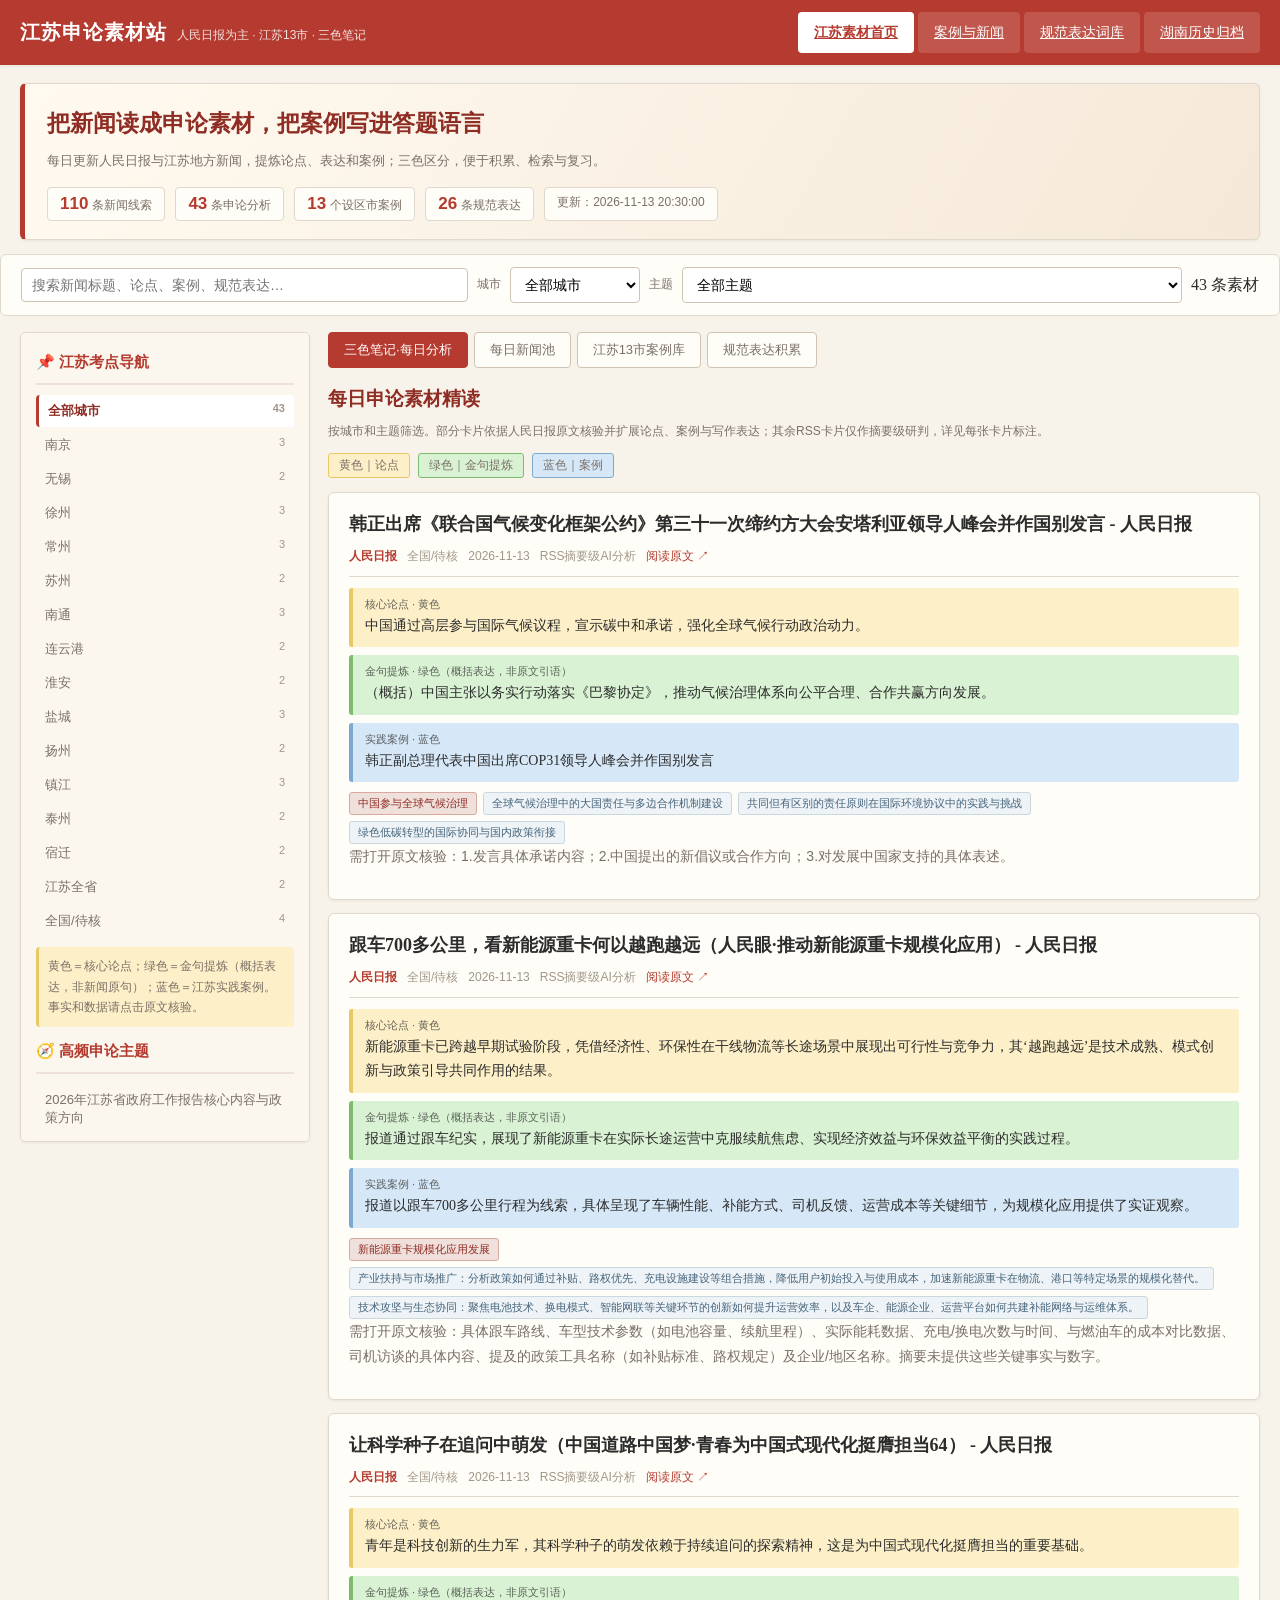
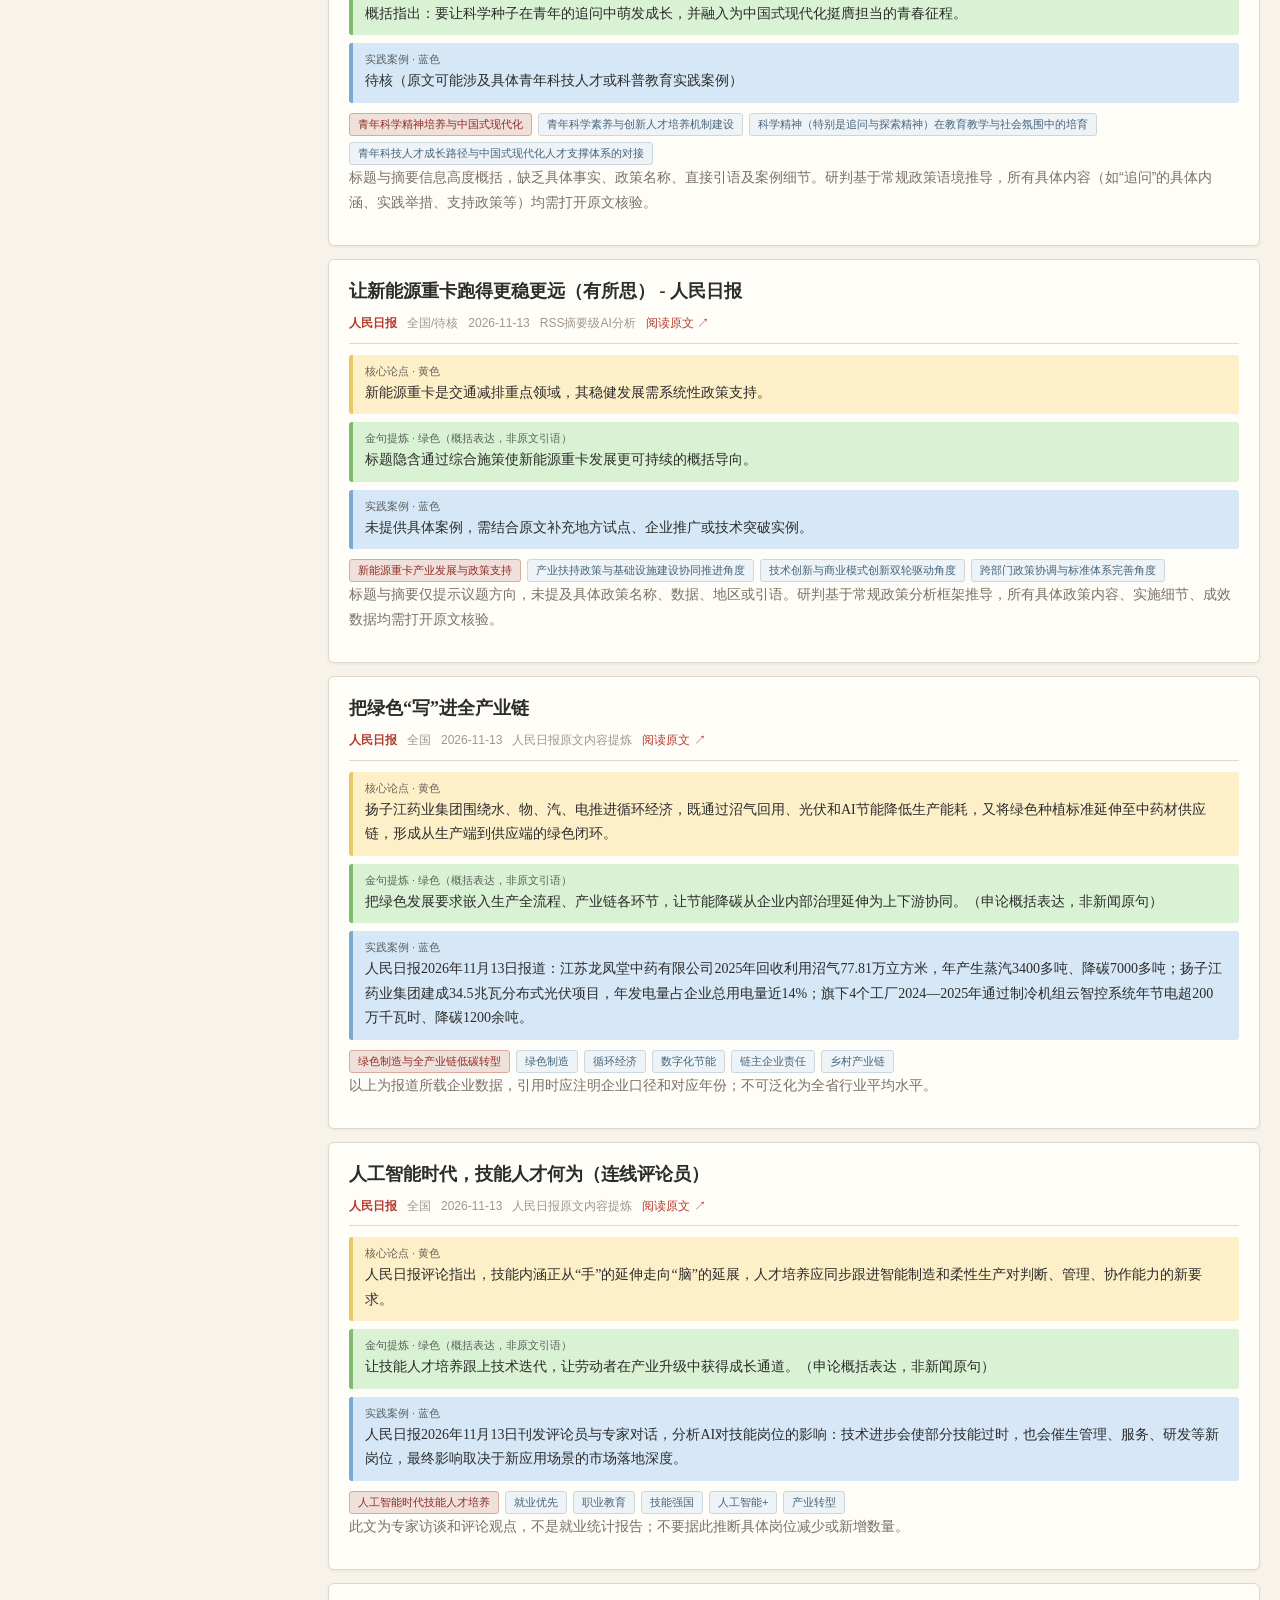
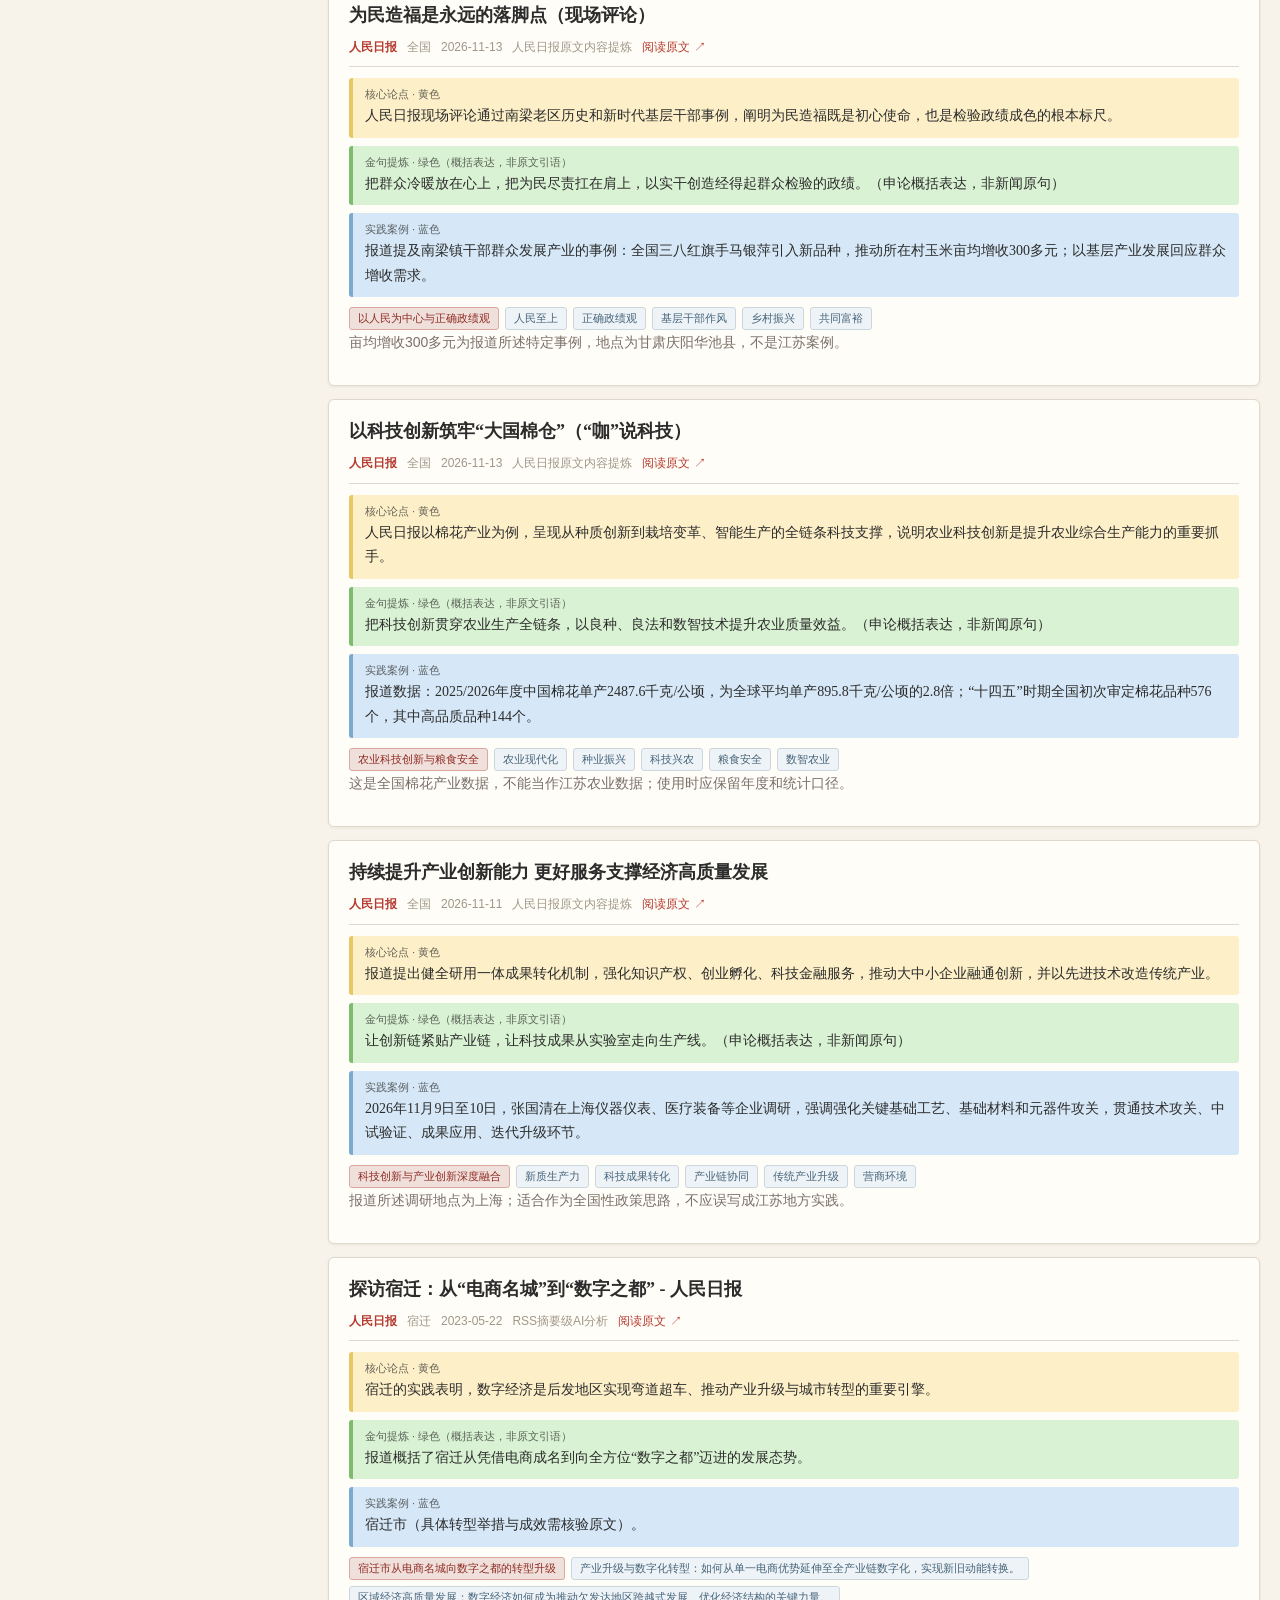
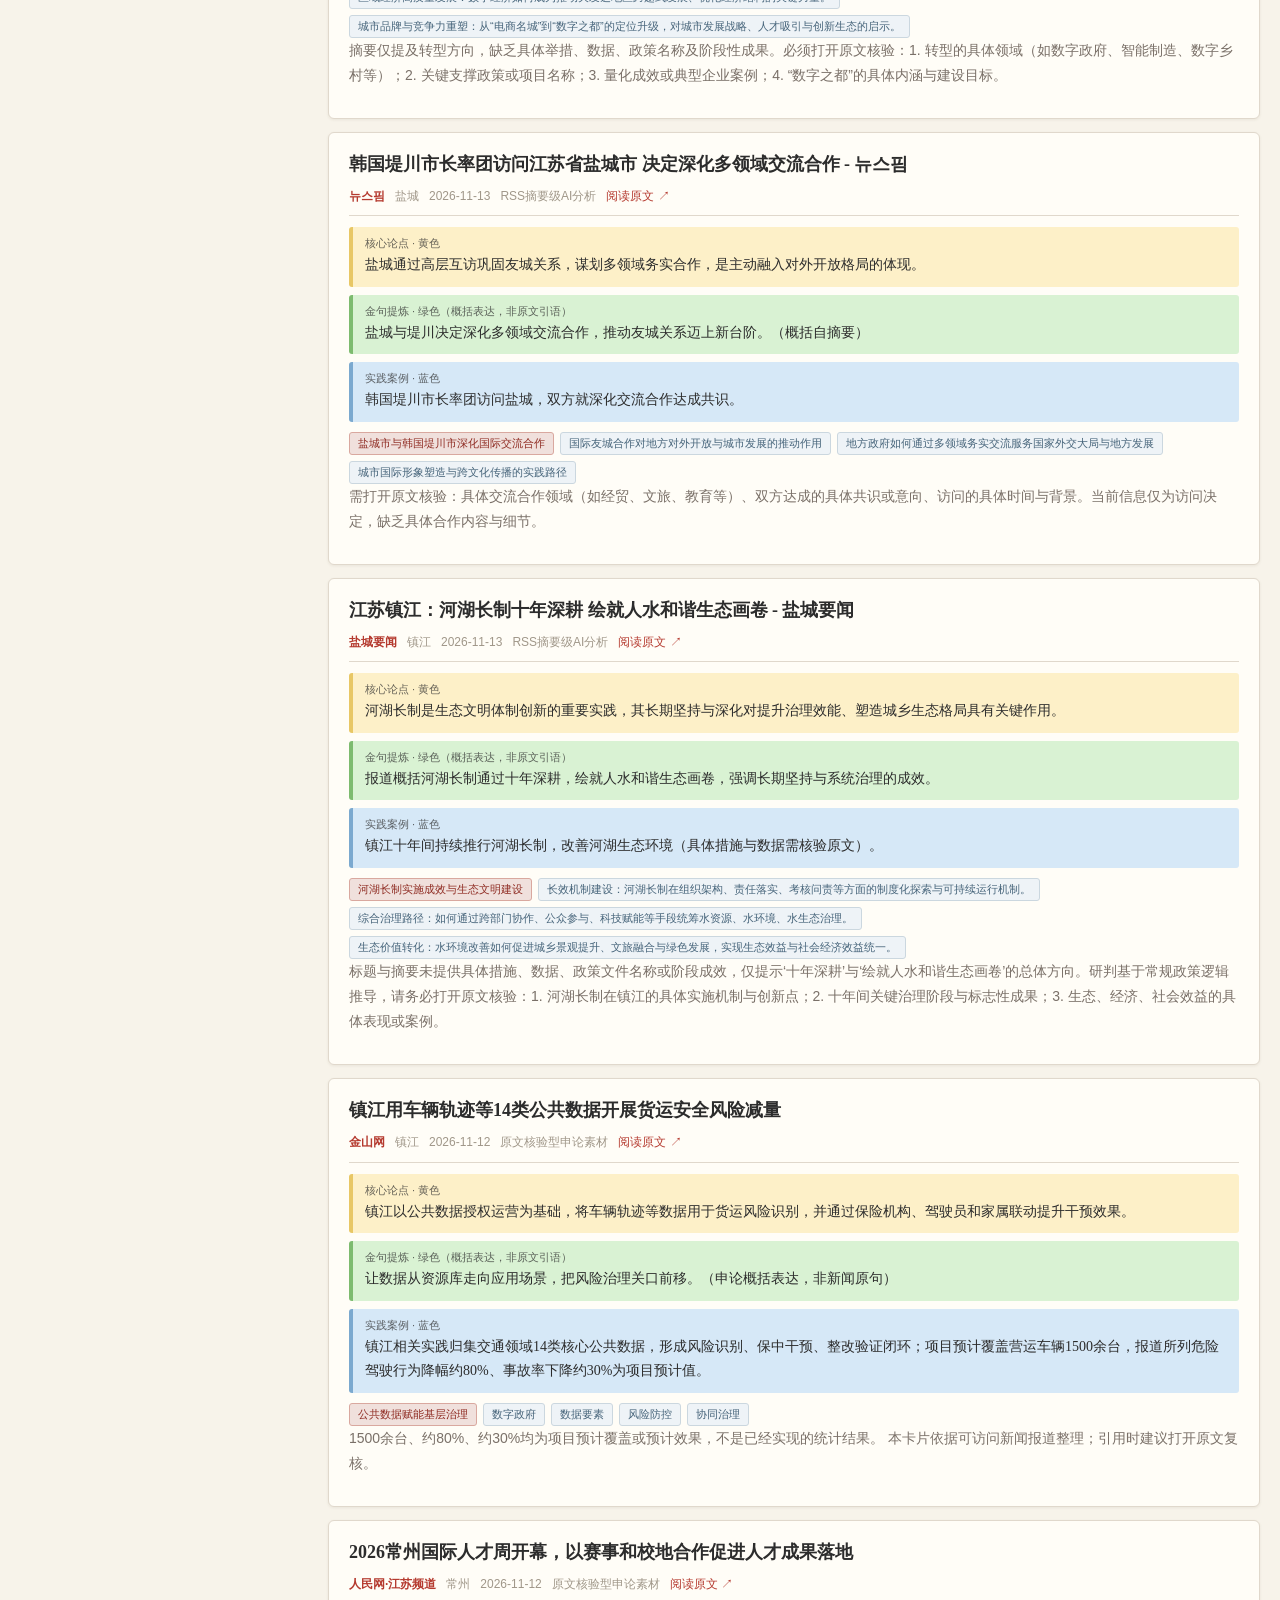
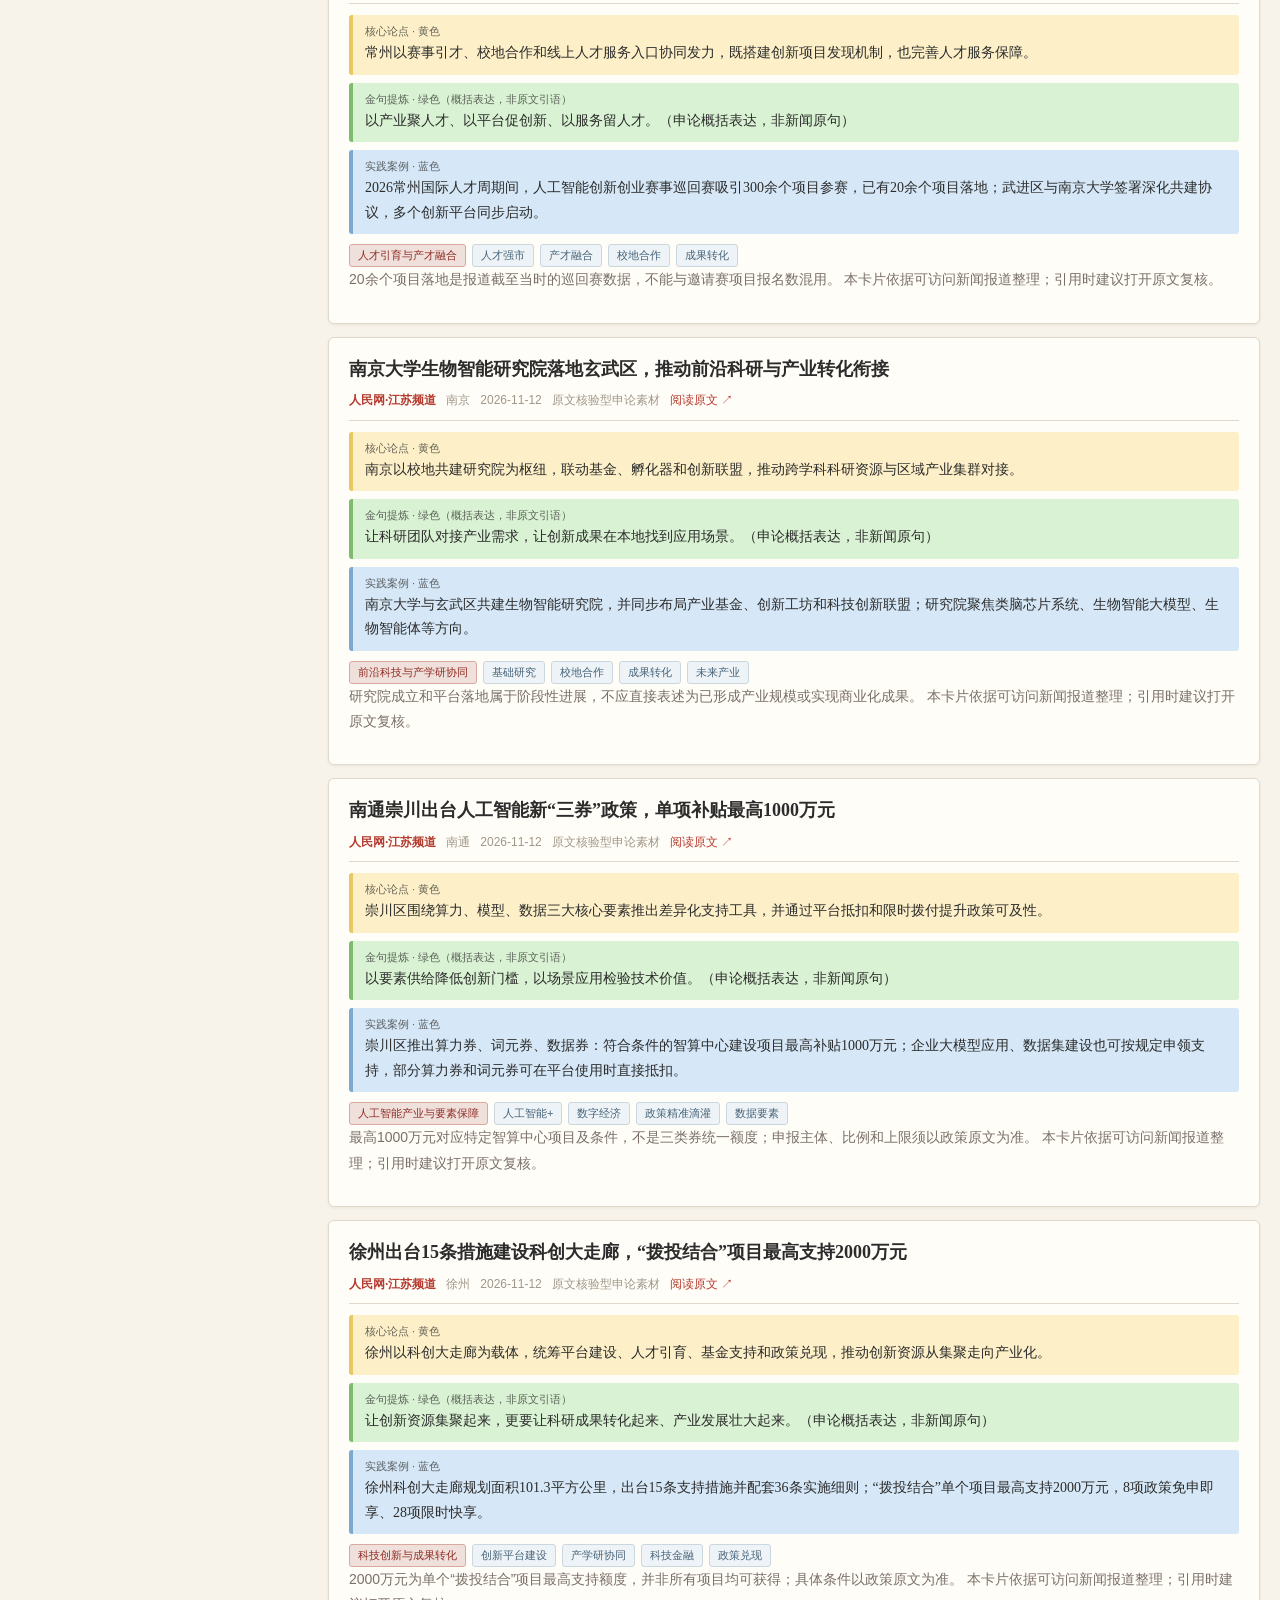
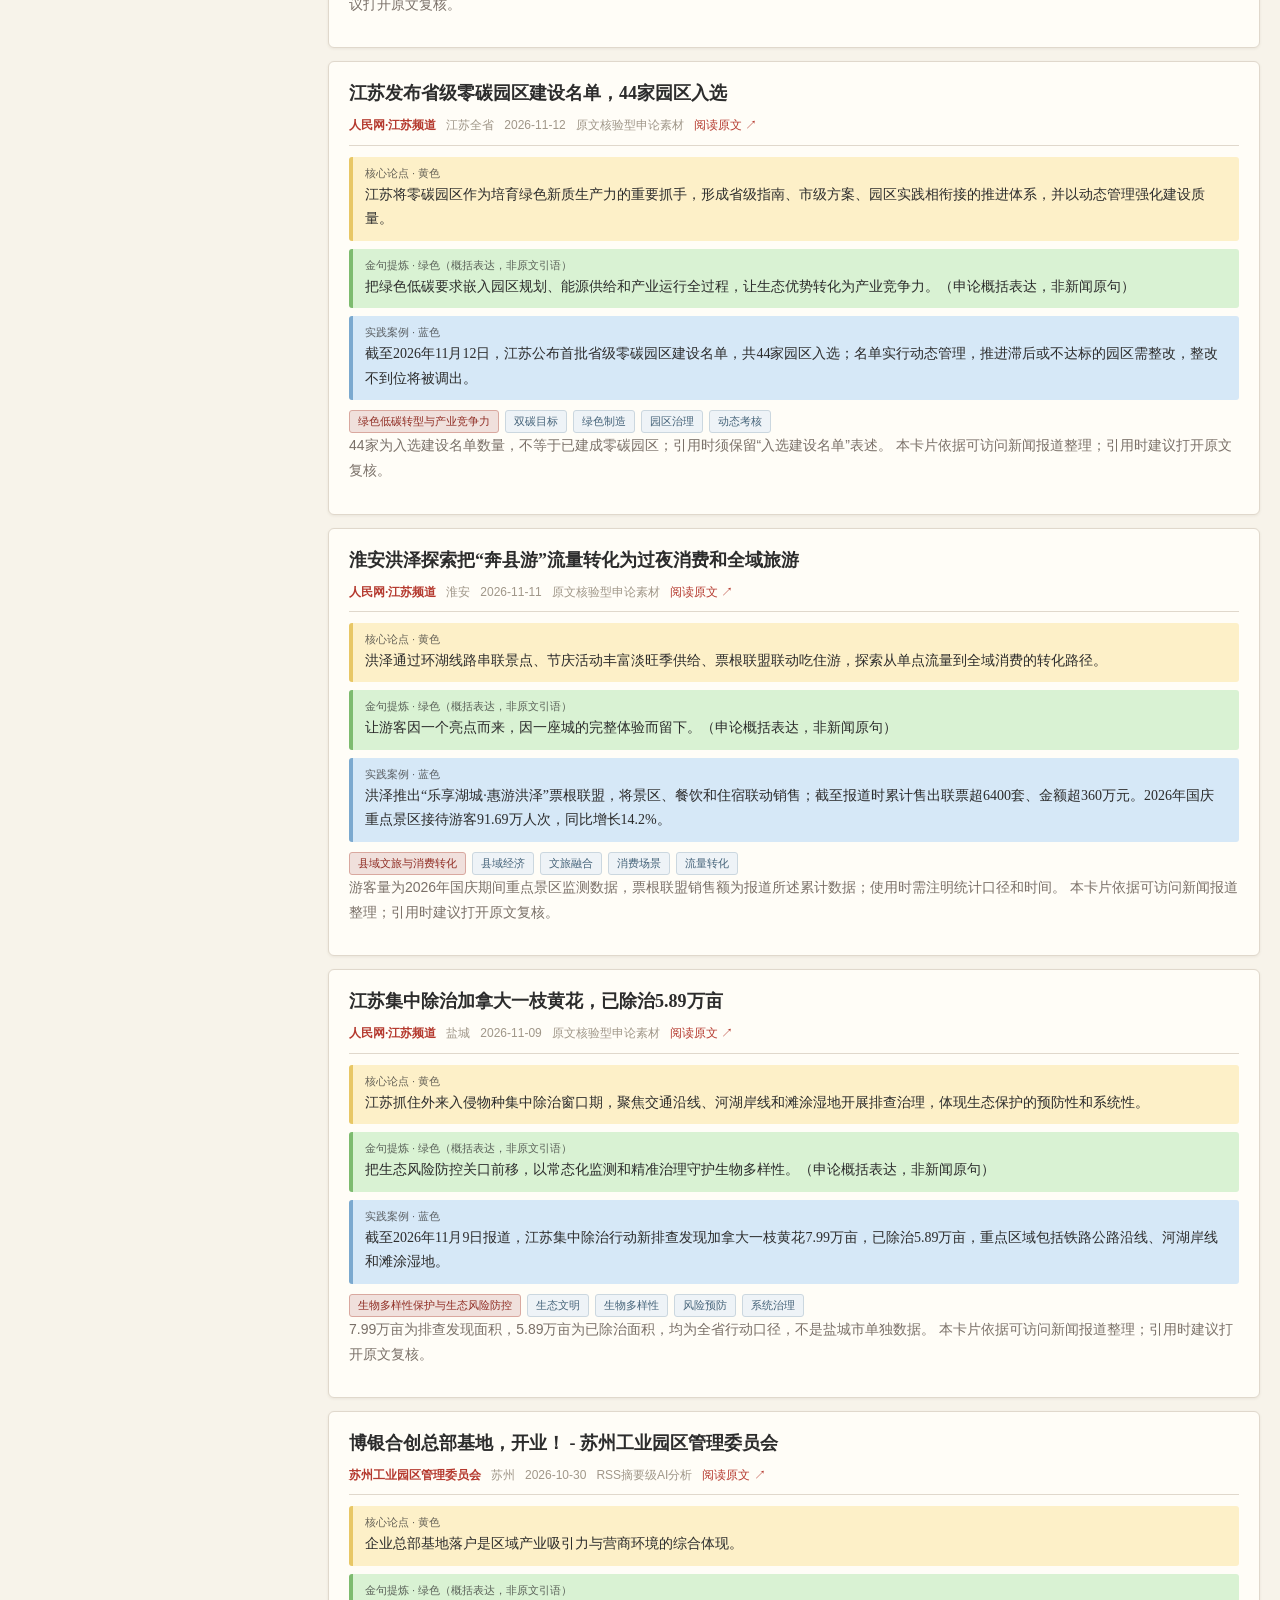
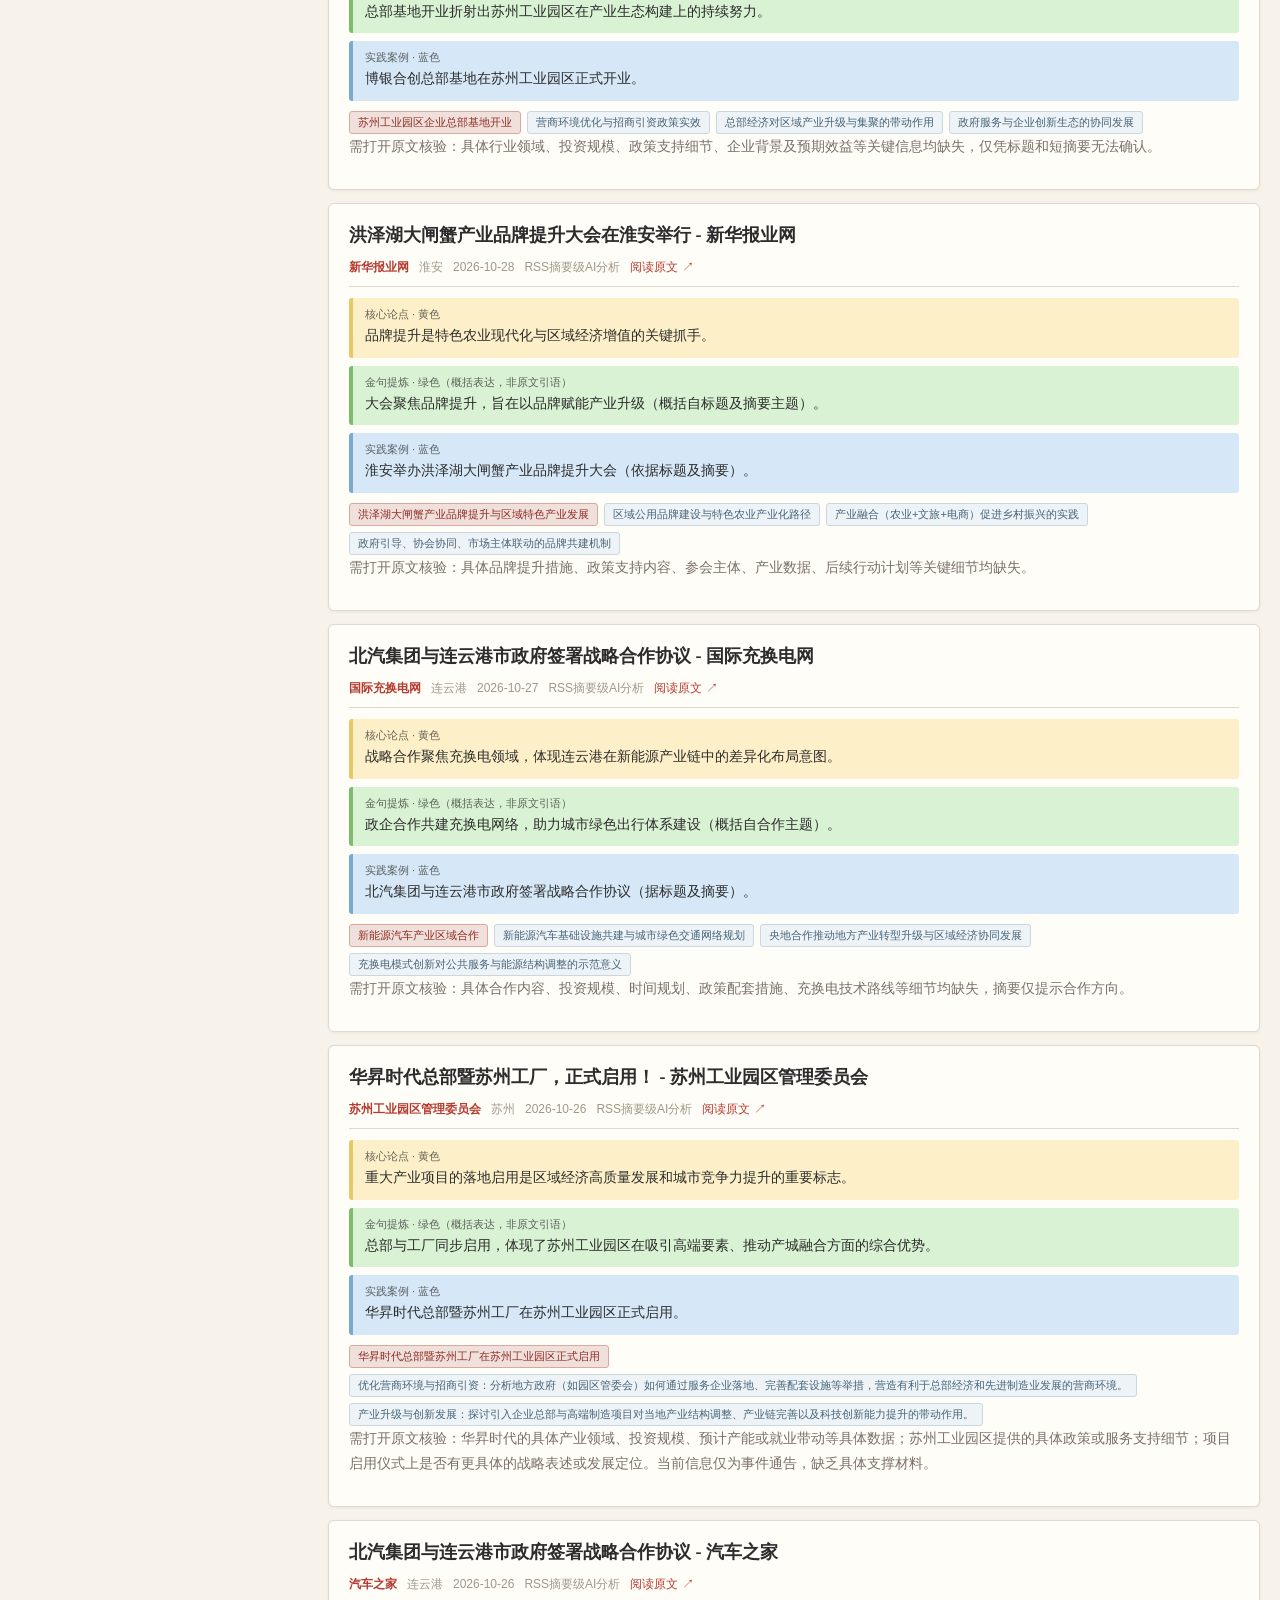
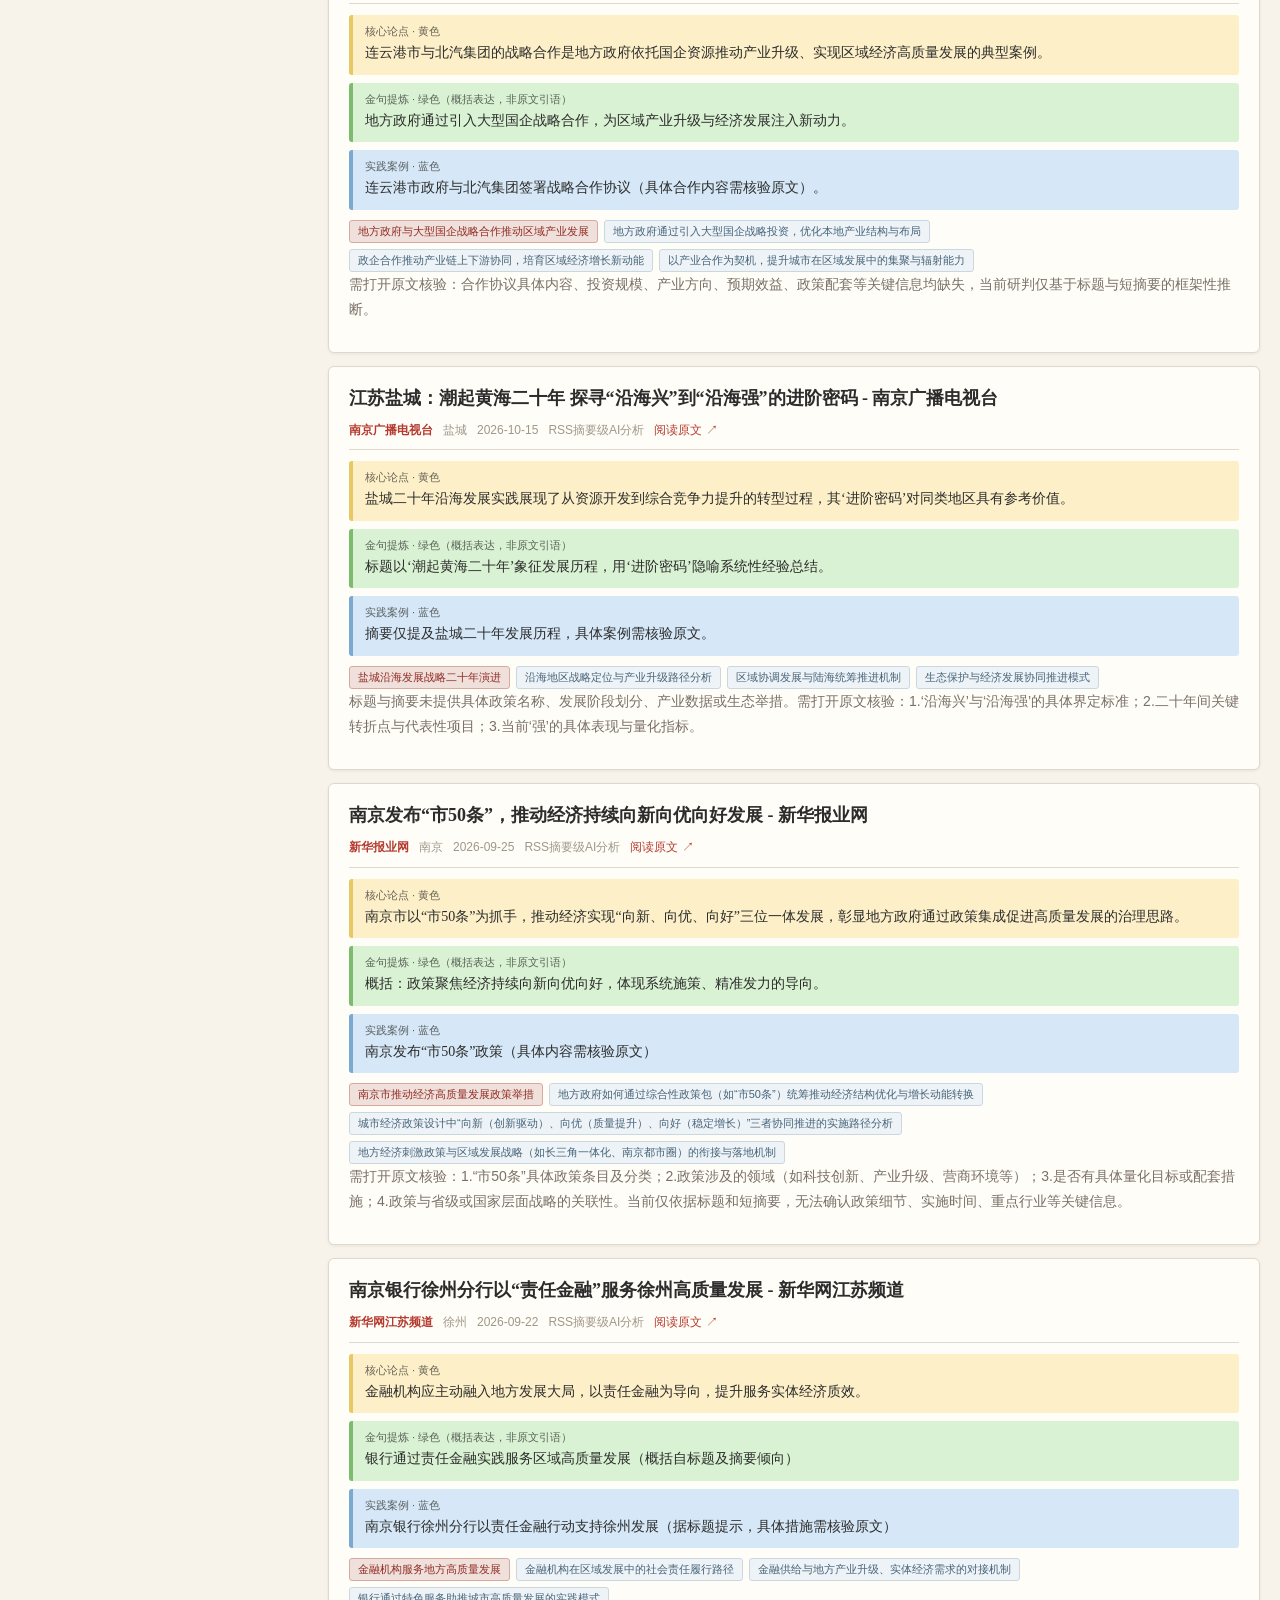
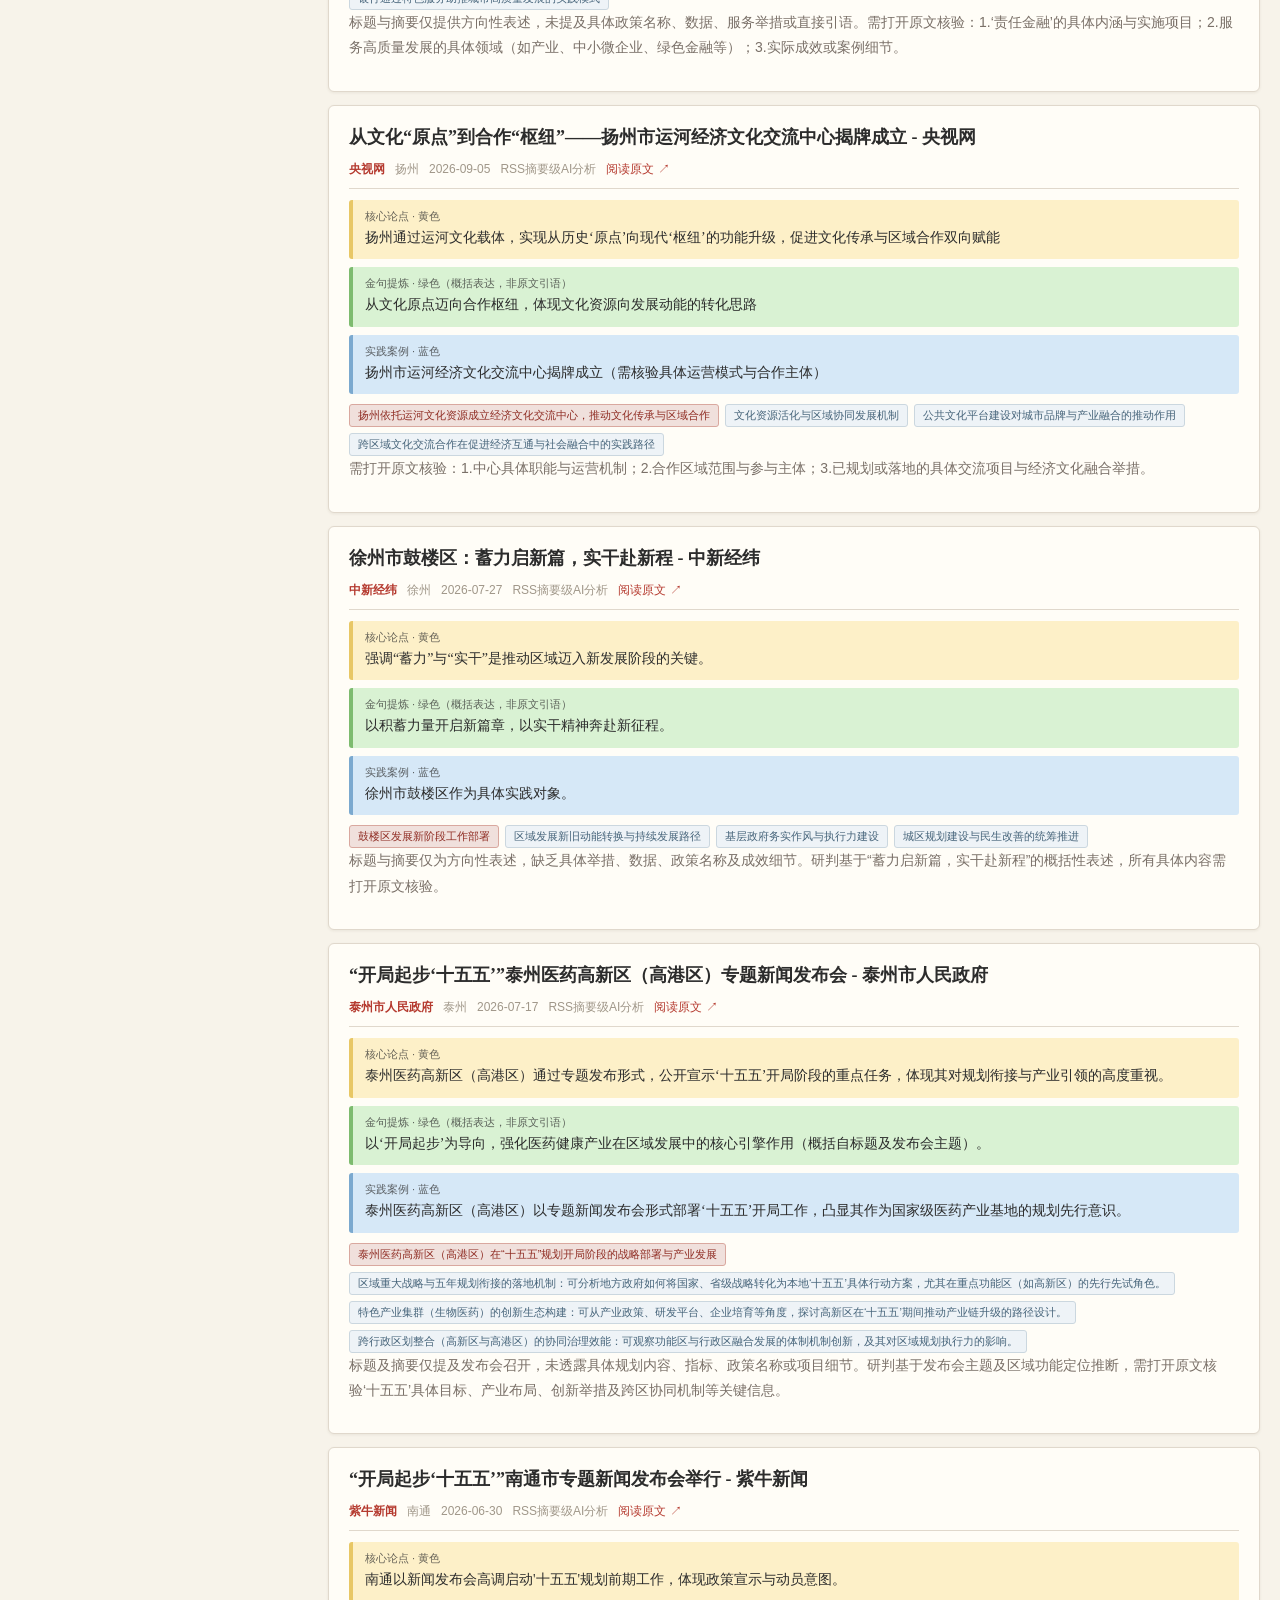
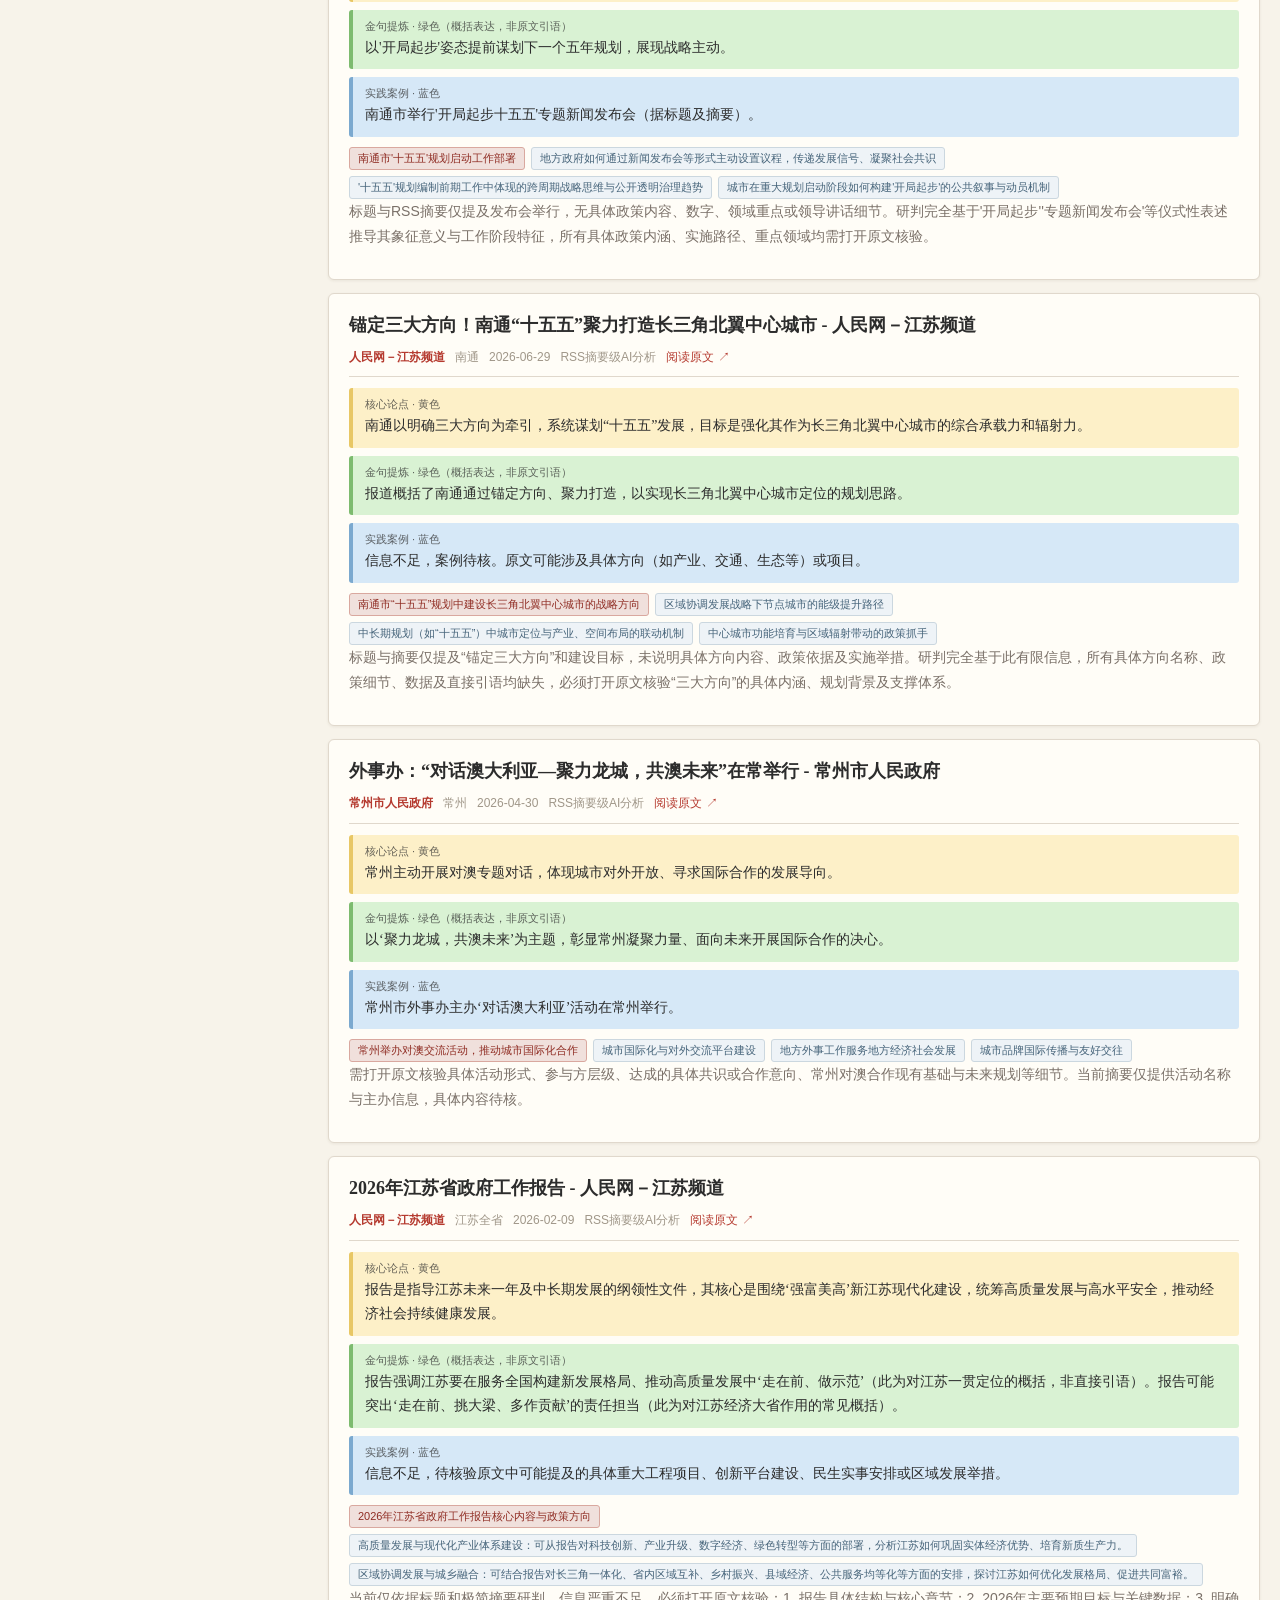
==== commit 9c0c866b: "ui: distinguish original-verified materials from RSS summaries" ====
--- a/index.html
+++ b/index.html
@@ -63,7 +63,7 @@
 <div class="jsh-toolbar"><input id="jsh-search" type="search" placeholder="搜索新闻标题、论点、案例、规范表达…"><label for="jsh-city">城市</label><select id="jsh-city"><option value="">全部城市</option></select><label for="jsh-theme">主题</label><select id="jsh-theme"><option value="">全部主题</option></select><span id="jsh-count" class="count"></span></div>
 <div class="jsh-layout"><aside class="jsh-sidebar"><h3>📌 江苏考点导航</h3><div id="jsh-city-list" class="jsh-side-list"></div><div class="jsh-side-note">黄色＝核心论点；绿色＝金句提炼（概括表达，非新闻原句）；蓝色＝江苏实践案例。事实和数据请点击原文核验。</div><h3>🧭 高频申论主题</h3><div id="jsh-theme-list" class="jsh-side-list"></div></aside>
 <main class="jsh-main"><div class="jsh-tabs"><button class="on" data-tab="analysis">三色笔记·每日分析</button><button data-tab="news">每日新闻池</button><button data-tab="cases">江苏13市案例库</button><button data-tab="terms">规范表达积累</button></div>
-<section id="panel-analysis"><h2 class="jsh-section-title">每日申论素材精读</h2><p class="jsh-subtitle">按城市和主题筛选。AI分析依据新闻标题与RSS短摘要，不等同于全文研读；蓝色案例仅作线索，打开原文核验。</p><div class="jsh-legend"><span class="p">黄色｜论点</span><span class="q">绿色｜金句提炼</span><span class="c">蓝色｜案例</span></div><div id="jsh-leads"><div class="jsh-empty">正在加载申论素材…</div></div></section>
+<section id="panel-analysis"><h2 class="jsh-section-title">每日申论素材精读</h2><p class="jsh-subtitle">按城市和主题筛选。部分卡片依据人民日报原文核验并扩展论点、案例与写作表达；其余RSS卡片仅作摘要级研判，详见每张卡片标注。</p><div class="jsh-legend"><span class="p">黄色｜论点</span><span class="q">绿色｜金句提炼</span><span class="c">蓝色｜案例</span></div><div id="jsh-leads"><div class="jsh-empty">正在加载申论素材…</div></div></section>
 <section id="panel-news" class="jsh-hidden"><h2 class="jsh-section-title">人民日报与江苏新闻池</h2><p class="jsh-subtitle">保留每日发现的新闻标题、来源、日期和摘要；不转载新闻全文。可按城市、来源关键词检索。</p><div id="jsh-news"></div></section>
 <section id="panel-cases" class="jsh-hidden"><h2 class="jsh-section-title">江苏13市特色案例方向</h2><p class="jsh-subtitle">每市设置代表性案例入口与可迁移申论角度。方向性描述不代表最新成果，具体事实以政府官网为准。</p><div id="jsh-cases" class="jsh-grid"></div></section>
 <section id="panel-terms" class="jsh-hidden"><h2 class="jsh-section-title">规范表达积累</h2><p class="jsh-subtitle">通用申论写作表达，按主题归类；不冒充官方政策术语释义。</p><div id="jsh-terms" class="jsh-grid"></div></section>
